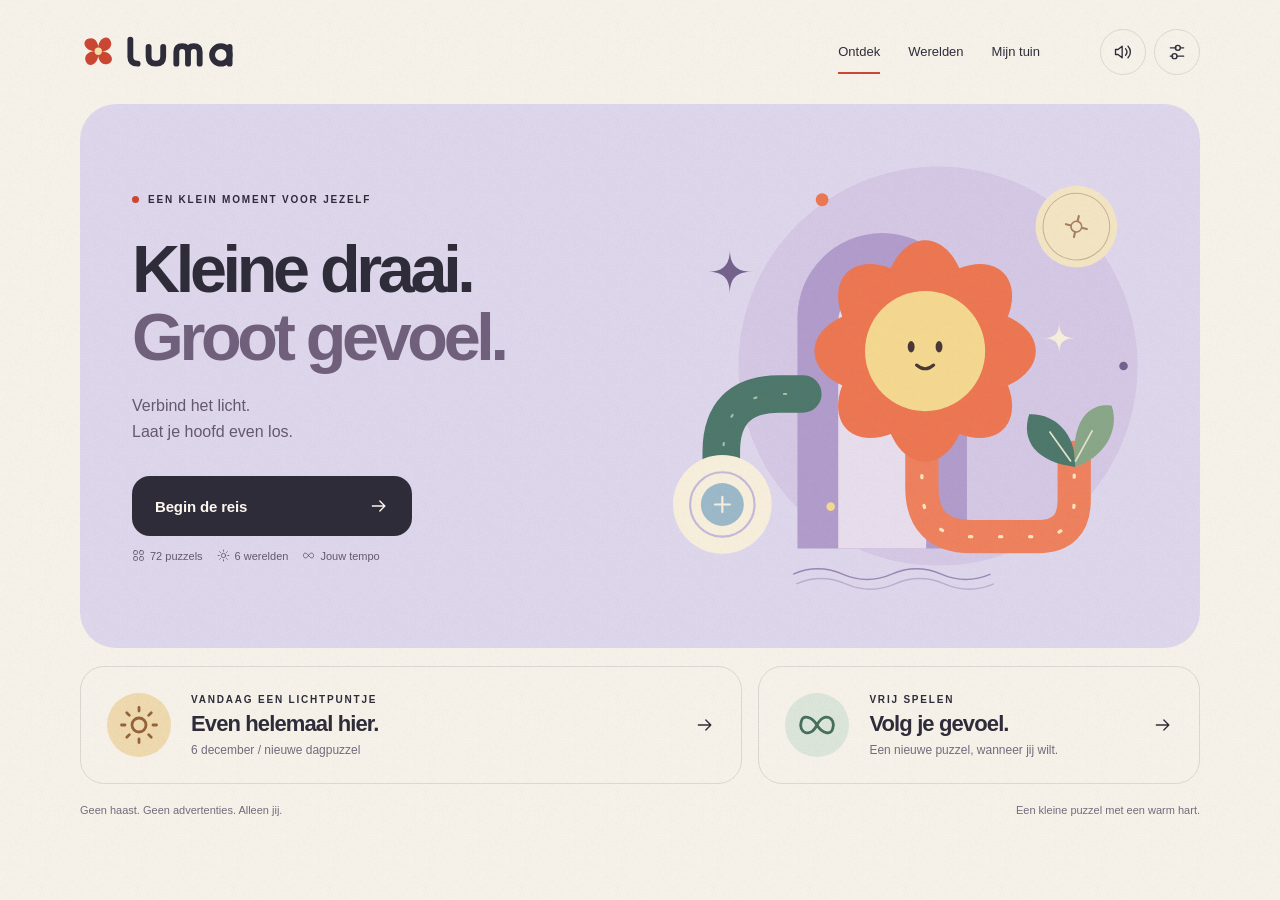
==== docs/index.html @ 38ca93d7 "Add files via upload" ====
<!doctype html>
<html lang="nl">
<head>
<meta charset="utf-8">
<meta name="viewport" content="width=device-width, initial-scale=1, viewport-fit=cover">
<meta name="theme-color" content="#F7F3EA">
<meta name="description" content="Luma. Kleine draai. Groot gevoel. Een rustige lichtpuzzel met 72 levels, zes werelden, originele muziek en elke dag een nieuw lichtpuntje.">
<meta name="apple-mobile-web-app-capable" content="yes">
<meta name="mobile-web-app-capable" content="yes">
<meta name="apple-mobile-web-app-status-bar-style" content="default">
<meta name="apple-mobile-web-app-title" content="Luma">
<title>Luma - Kleine draai. Groot gevoel.</title>
<link rel="manifest" href="./manifest.webmanifest"><link rel="icon" href="./icons/icon.svg" type="image/svg+xml"><link rel="apple-touch-icon" href="./icons/apple-touch-icon.png">
<style>:root{--bg:#F7F3EA;--ink:#302D3B;--accent:#CC4833;--light:#F6C9AE;--board:#E7DDD0;--muted:#817888;--petal:#C0B2DC;--white:#FFFDF8;--line:rgba(48,45,59,.13);--curve:cubic-bezier(.22,.8,.25,1);font-family:-apple-system,BlinkMacSystemFont,"Segoe UI",sans-serif;color:var(--ink);background:var(--bg);font-synthesis:none;-webkit-font-smoothing:antialiased;text-rendering:optimizeLegibility}
*{box-sizing:border-box}body{margin:0;min-width:300px;background:var(--bg);transition:background .5s,color .5s}button,input,select,textarea{font:inherit}button{color:inherit;cursor:pointer;-webkit-tap-highlight-color:transparent;touch-action:manipulation}button{border:0;background:none}button:disabled{cursor:default}button:focus-visible,a:focus-visible,input:focus-visible{outline:3px solid var(--accent);outline-offset:5px}button:active:not(:disabled){transform:scale(.97)}button{transition:transform .18s var(--curve),background .2s,opacity .2s}a{color:inherit}svg{display:block;flex-shrink:0}p,h1,h2,h3{margin:0}h1,h2,h3{font-weight:660;letter-spacing:-.055em}p{line-height:1.6}h1:focus{outline:none}[hidden]{display:none!important}.sr-only{position:absolute;width:1px;height:1px;padding:0;margin:-1px;overflow:hidden;clip:rect(0,0,0,0);white-space:nowrap;border:0}.grain{position:fixed;inset:0;opacity:.045;pointer-events:none;z-index:30;background-image:var(--grain);background-repeat:repeat}.shell{width:min(1120px,calc(100% - 64px));margin:auto}.topbar{height:104px;display:flex;align-items:center;justify-content:space-between;gap:20px}.logo-button{padding:0;min-height:48px}.logo{width:162px;height:42px}.top-center{font-size:10px;font-weight:650;letter-spacing:.18em;opacity:.7}.top-actions{display:flex;gap:8px;align-items:center}.icon-button{width:46px;height:46px;border:1px solid var(--line);border-radius:50%;display:flex;justify-content:center;align-items:center;background:transparent}.icon-button:hover{background:var(--board)}.icon-button svg{width:20px;height:20px}.sound-on .sound-wave{transform-origin:center;animation:music-bars 1s ease-in-out infinite alternate}.eyebrow{font-size:10px;letter-spacing:.18em;line-height:1.5;font-weight:750;text-transform:uppercase}.muted{color:var(--muted)}.hero{position:relative;display:grid;grid-template-columns:1.03fr 1fr;align-items:center;min-height:544px;background:#DFD7EC;border-radius:36px;overflow:hidden}.hero-copy{padding:50px 0 48px 52px;position:relative;z-index:2}.hero .eyebrow{display:flex;align-items:center;gap:9px;margin-bottom:28px}.tiny-dot{width:7px;height:7px;background:#CC4833;border-radius:50%;display:inline-block}.hero h1{font-size:clamp(48px,5.2vw,70px);line-height:1.025;letter-spacing:-.065em;margin-bottom:22px}.hero h1 span{color:#71617D}.hero p{font-size:16px;color:#665A6E;max-width:270px}.hero-art{align-self:stretch;display:flex;align-items:center;justify-content:center;overflow:hidden}.hero-art>svg{width:113%;max-width:590px;margin-left:-30px;overflow:visible}.primary{background:var(--ink);color:var(--bg);border-radius:18px;min-height:60px;padding:17px 23px;display:flex;align-items:center;justify-content:space-between;gap:25px;font-size:15px;font-weight:650;letter-spacing:-.01em}.primary:hover{filter:brightness(1.12)}.primary svg{width:20px;height:20px}.primary.accent{background:var(--accent);color:#FFF9F0}.hero-cta{width:280px;margin-top:32px;background:#302D3B;color:#FFF9F0}.under-cta{display:flex;gap:14px;align-items:center;margin-top:13px;font-size:11px;color:#665A6E}.under-cta span{display:flex;align-items:center;gap:5px}.under-cta svg{width:13px;height:13px}.home-secondary{display:grid;grid-template-columns:1.5fr 1fr;gap:16px;margin-top:18px}.feature-card{border:1px solid var(--line);border-radius:24px;display:flex;text-align:left;align-items:center;gap:20px;padding:22px 26px;min-height:118px}.feature-card:hover{background:rgba(255,255,255,.35)}.feature-card h2{font-size:22px;letter-spacing:-.04em;margin:4px 0}.feature-card p{font-size:12px;color:var(--muted)}.feature-card .card-icon{width:64px;height:64px;display:flex;align-items:center;justify-content:center;background:#F0DAB0;border-radius:50%;color:#956538}.feature-card .card-icon svg{width:42px;height:42px}.feature-card .card-arrow{margin-left:auto;width:20px;height:20px}.feature-card.zen .card-icon{background:#DDE6DA;color:#47705F}.quiet-footer{display:flex;align-items:center;justify-content:space-between;margin:20px 0 26px;font-size:11px;color:var(--muted)}.bottom-nav{display:none}.desktop-nav{display:flex;gap:28px;align-items:center;margin-left:auto;margin-right:40px}.desktop-nav button{font-size:13px;padding:13px 0;border-bottom:2px solid transparent}.desktop-nav button.active{border-color:var(--accent)}.orb-float{animation:float 6s ease-in-out infinite}.orb-float.alt{animation-delay:-3s;animation-duration:8s}.flower-spin{transform-origin:290px 207px;animation:flower-spin 75s linear infinite}.sparkle{animation:twinkle 4s ease-in-out infinite}.sparkle.alt{animation-delay:-2s}.face-eyes{transform-origin:center;transform-box:fill-box;animation:blink 7.5s infinite}.flow-line{stroke-dasharray:2 26;animation:flow 6s linear infinite}.view-enter{animation:view-in .4s var(--curve) both}
/* Game: the puzzle, not the chrome, owns the screen. */
.game-shell{max-width:1240px}.game-topbar{height:88px}.game-top-title{text-align:center}.game-top-title .eyebrow{font-size:9px}.game-top-title strong{display:block;font-size:14px;margin-top:4px;letter-spacing:-.01em;font-weight:600}.game-layout{display:grid;grid-template-columns:1fr minmax(320px,460px) 1fr;gap:40px;align-items:center;min-height:calc(100svh - 180px);padding-bottom:35px}.game-aside{align-self:center}.chapter-no{font-size:100px;font-weight:300;letter-spacing:-.08em;line-height:1;color:var(--petal);margin-bottom:28px}.game-aside h1{font-size:34px;line-height:1.04;max-width:210px;margin-bottom:18px}.game-aside p{max-width:190px;font-size:13px;color:var(--muted)}.game-aside .eyebrow{margin-bottom:14px}.world-progress{display:flex;gap:5px;margin-top:32px;flex-wrap:wrap;max-width:185px}.world-progress span{width:11px;height:11px;border-radius:50%;background:var(--board)}.world-progress span.done{background:var(--accent)}.world-progress span.current{outline:1px solid var(--accent);outline-offset:3px}.game-center{width:100%;min-width:0}.game-mobile-title{display:none}.game-status{display:flex;justify-content:space-between;align-items:center;margin:0 2px 17px}.game-status .count{font-size:22px;font-weight:600;font-variant-numeric:tabular-nums;letter-spacing:-.04em}.game-status .caption{font-size:10px;color:var(--muted);margin-left:5px}.bloom-status{display:flex;align-items:center;gap:8px;font-size:13px}.bloom-status svg{width:19px;height:19px;color:var(--accent)}.board-wrap{position:relative;isolation:isolate}.board{position:relative;display:grid;grid-template-columns:repeat(var(--n),1fr);width:100%;aspect-ratio:1;gap:0;border:10px solid var(--board);border-radius:27px;background:var(--board);overflow:hidden;isolation:isolate;transition:background .5s,border-color .5s}.board:after{content:"";position:absolute;inset:0;border-radius:17px;box-shadow:inset 0 0 0 1px rgba(48,45,59,.035);pointer-events:none}.tile,.empty-tile{position:relative;padding:0;aspect-ratio:1;min-width:0;isolation:isolate;border-radius:12px;outline-offset:-5px!important}.tile:before{content:"";position:absolute;inset:3px;border-radius:13px;background:var(--bg);opacity:.42;transition:background .4s,opacity .4s;z-index:-1}.tile:hover:before{opacity:.7}.tile.powered:before{background:var(--light);opacity:.38}.tile.locked:before{opacity:.16}.tile:active:not(:disabled){transform:none}.tile:active:before{opacity:.9}.tile svg.pipe{width:100%;height:100%;overflow:visible;transition:transform .32s var(--curve);transform-origin:center;position:absolute;inset:0}.pipe-line{fill:none;stroke:var(--muted);stroke-width:12;stroke-linecap:round;stroke-linejoin:round;opacity:.65;transition:stroke .35s,opacity .35s}.powered .pipe-line{stroke:var(--accent);opacity:1}.pipe-shimmer{fill:none;stroke:var(--light);stroke-width:3;stroke-linecap:round;stroke-dasharray:1 100;opacity:0;animation:flow 3.4s linear infinite}.powered .pipe-shimmer{opacity:.75}.tile .marker{position:absolute;inset:0;width:100%;height:100%;pointer-events:none;overflow:visible}.marker .bud-petals{fill:var(--muted);opacity:.7;transform-origin:50px 50px;transition:transform .65s var(--curve),fill .5s;transform:scale(.54)}.powered .marker .bud-petals{fill:var(--accent);opacity:1;transform:scale(1)}.marker .bud-center{fill:var(--board);stroke:var(--muted);stroke-width:3;transition:fill .3s}.powered .marker .bud-center{fill:var(--light);stroke:var(--accent)}.tile .lock-pin{position:absolute;bottom:8px;right:8px;width:7px;height:7px;fill:var(--ink);opacity:.35}.tile .hint-ring{position:absolute;inset:4px;border:2px solid var(--accent);border-radius:12px;opacity:0;pointer-events:none}.tile.hint .hint-ring{opacity:1;animation:hint-pulse 1.4s ease-in-out infinite}.hint-arrow{position:absolute;width:24px;height:24px;right:4px;top:4px;color:var(--accent);background:var(--bg);border-radius:50%;padding:3px;display:none}.tile.hint .hint-arrow{display:block}.empty-tile{display:flex;justify-content:center;align-items:center;color:var(--muted);opacity:.24}.empty-tile svg{width:17px;height:17px}.board.won{animation:board-bloom .8s var(--curve)}.board.won .pipe-shimmer{opacity:1;stroke-dasharray:6 30;animation-duration:1.2s}.board-caption{display:flex;align-items:center;justify-content:center;gap:6px;text-align:center;font-size:11px;color:var(--muted);margin-top:14px;min-height:18px}.board-caption svg{width:13px;height:13px}.game-instruction{font-size:14px;text-align:center;line-height:1.5;min-height:42px;margin:20px 0 16px}.game-instruction strong{font-weight:650}.game-tools{display:flex;justify-content:center;gap:12px}.tool{display:flex;align-items:center;justify-content:center;gap:8px;min-height:48px;border:1px solid var(--line);border-radius:15px;padding:12px 16px;font-size:12px;min-width:76px}.tool:hover{background:var(--board)}.tool:disabled{opacity:.35}.tool svg{width:18px;height:18px}.tool.hint-tool{background:var(--ink);color:var(--bg);border-color:transparent}.game-right{padding-left:20px;align-self:center}.mini-scene{width:165px;max-width:100%;margin-bottom:32px}.game-right .eyebrow{font-size:9px;margin-bottom:12px}.game-right p{font-size:12px;max-width:150px;color:var(--muted)}.game-right .small-link{padding:12px 0;font-size:12px;text-decoration:underline;text-underline-offset:4px}.game-footer{display:flex;align-items:center;justify-content:center;gap:8px;font-size:10px;color:var(--muted);padding-bottom:24px}.game-footer svg{width:12px;height:12px}
/* Worlds and collected light. */
.section-heading{display:flex;align-items:flex-end;justify-content:space-between;gap:20px;margin:20px 0 32px}.section-heading h1{font-size:52px;line-height:1.05;margin-top:10px}.section-heading p{color:var(--muted);font-size:13px;max-width:270px;text-align:right}.world-tabs{display:grid;grid-template-columns:repeat(6,1fr);gap:12px;margin-bottom:24px}.world-tab{padding:16px 10px;border:1px solid var(--line);border-radius:20px;text-align:center;min-width:0}.world-tab.active{background:var(--ink);color:var(--bg);border-color:var(--ink)}.world-tab svg{width:48px;height:48px;margin:0 auto 10px}.world-tab span{font-size:11px;white-space:nowrap}.world-panel{background:var(--board);border-radius:30px;padding:32px;display:grid;grid-template-columns:1fr 1.7fr;gap:48px;margin-bottom:28px}.world-panel-copy h2{font-size:36px;margin:12px 0;line-height:1.08}.world-panel-copy p{font-size:13px;color:var(--muted)}.world-panel-copy .world-scene{max-width:215px;margin-top:24px}.level-grid{display:grid;grid-template-columns:repeat(4,1fr);gap:12px;align-content:center}.level-button{background:var(--bg);border-radius:18px;aspect-ratio:1.1;display:flex;align-items:center;justify-content:center;flex-direction:column;gap:10px;position:relative}.level-button:hover{background:var(--light)}.level-button>strong{font-size:26px;letter-spacing:-.05em;font-weight:500}.level-button.recommended{outline:2px solid var(--accent);outline-offset:-2px}.level-button .level-current-dot{position:absolute;top:10px;right:10px;width:6px;height:6px;border-radius:50%;background:var(--accent)}.light-dots{display:flex;gap:4px;align-items:center}.light-dots svg{width:9px;height:9px;color:var(--accent)}.light-dots .off{opacity:.17}.world-note{font-size:12px;color:var(--muted);display:flex;gap:8px;align-items:center;margin-bottom:26px}.world-note svg{width:15px;height:15px}.garden-summary{display:flex;gap:44px;align-items:center;background:var(--board);padding:26px 30px;border-radius:24px;margin-bottom:26px}.garden-stat strong{display:block;font-size:34px;letter-spacing:-.05em;font-weight:500}.garden-stat small{font-size:11px;color:var(--muted);display:block;margin-top:5px}.garden-cards{display:grid;grid-template-columns:repeat(3,1fr);gap:18px;margin-bottom:30px}.garden-card{text-align:left;border:1px solid var(--line);border-radius:26px;overflow:hidden;padding:0}.garden-card .garden-art{height:200px;background:var(--card-bg);display:flex;align-items:center;justify-content:center}.garden-card .garden-art svg{height:100%;width:100%;max-width:300px}.garden-card .garden-info{display:flex;justify-content:space-between;align-items:center;padding:19px}.garden-info h2{font-size:18px}.garden-info span{font-size:11px;color:var(--muted)}.garden-empty{font-size:13px;text-align:center;padding:6px 0 28px;color:var(--muted)}
/* Accessible native sheets. */
dialog{color:var(--ink);background:var(--bg);border:1px solid var(--line);border-radius:28px;padding:30px;width:min(440px,calc(100% - 32px));max-height:85svh;overflow:auto;box-shadow:0 25px 100px rgba(25,25,35,.13)}dialog::backdrop{background:rgba(32,29,44,.34);backdrop-filter:blur(5px)}dialog[open]{animation:sheet-in .3s var(--curve)}.dialog-header{display:flex;justify-content:space-between;align-items:center;margin-bottom:22px}.dialog-header h2{font-size:29px}.dialog-header .icon-button{width:40px;height:40px}.setting-row{display:flex;align-items:center;justify-content:space-between;gap:18px;padding:18px 0;border-top:1px solid var(--line)}.setting-row strong{font-size:14px;font-weight:600;display:block}.setting-row small{color:var(--muted);font-size:11px;line-height:1.6;display:block;margin-top:4px}.switch{width:49px;height:30px;border-radius:20px;background:var(--board);position:relative;flex-shrink:0;min-height:44px;background-clip:content-box;padding:7px 0}.switch:before{content:"";position:absolute;left:4px;top:11px;width:22px;height:22px;border-radius:50%;background:var(--bg);transition:transform .2s}.switch[aria-checked=true]{background-color:var(--accent)}.switch[aria-checked=true]:before{transform:translateX(19px);background:#FFF8EB}.dialog-footer{font-size:11px;color:var(--muted);line-height:1.7;margin-top:18px}.dialog-footer button{text-decoration:underline;padding:10px 0;text-underline-offset:3px}.win-dialog{text-align:center;padding:34px 30px}.win-dialog .win-flower{width:130px;height:130px;margin:0 auto 18px}.win-dialog .eyebrow{margin-bottom:10px}.win-dialog h2{font-size:40px;line-height:1.08;margin-bottom:12px}.win-dialog .win-copy{font-size:13px;color:var(--muted);margin:0 auto 22px;max-width:270px}.win-dialog .light-dots{justify-content:center;gap:10px;margin:18px 0}.win-dialog .light-dots svg{width:25px;height:25px}.win-stats{display:flex;justify-content:center;gap:28px;padding:18px 0 24px;border-top:1px solid var(--line)}.win-stats strong{font-size:24px;letter-spacing:-.04em;font-weight:600}.win-stats small{display:block;font-size:10px;color:var(--muted);margin-top:4px}.win-dialog .primary{width:100%;margin-bottom:10px}.win-secondary{display:flex;justify-content:center;gap:10px}.win-secondary button{min-height:44px;padding:12px;font-size:12px;color:var(--muted);display:flex;align-items:center;gap:6px}.win-secondary svg{width:15px;height:15px}.help-step{display:grid;grid-template-columns:48px 1fr;gap:16px;align-items:center;margin:22px 0}.help-step svg{width:44px;height:44px;color:var(--accent)}.help-step h3{font-size:17px;letter-spacing:-.02em;margin-bottom:5px}.help-step p,.about-copy p{font-size:12px;color:var(--muted);line-height:1.65}.about-copy p+p{margin-top:14px}.help-keyboard{font-size:11px;color:var(--muted);border-top:1px solid var(--line);padding-top:16px;line-height:1.7}.zen-sizes{display:grid;grid-template-columns:repeat(4,1fr);gap:10px;margin:24px 0}.zen-sizes button{height:72px;border:1px solid var(--line);border-radius:15px;font-size:18px}.zen-sizes button.active{background:var(--ink);color:var(--bg)}.zen-copy{font-size:13px;color:var(--muted)}.share-field{display:block;width:100%;min-height:100px;background:var(--board);color:var(--ink);border:0;padding:18px;border-radius:14px;resize:vertical;margin:20px 0;font-size:13px}.toast{position:fixed;bottom:calc(28px + env(safe-area-inset-bottom));left:50%;transform:translate(-50%,20px);background:var(--ink);color:var(--bg);padding:14px 22px;border-radius:15px;font-size:12px;text-align:center;z-index:110;max-width:calc(100vw - 34px);width:max-content;opacity:0;transition:transform .25s,opacity .25s;pointer-events:none}.toast.show{opacity:1;transform:translate(-50%,0)}.confetti{position:fixed;inset:0;width:100%;height:100%;pointer-events:none;z-index:100}.danger-link{font-size:11px;color:var(--muted);padding:16px 0}.confirm-actions{display:flex;gap:10px;margin-top:24px}.confirm-actions>*{flex:1;justify-content:center}.contrast{--muted:#62566A}.contrast .pipe-line{opacity:1;stroke-width:13}.contrast .tile.powered:before{opacity:.85}.contrast .pipe-shimmer{stroke-width:5;stroke-dasharray:5 15;animation:none}.contrast .muted,.contrast .caption,.contrast .board-caption,.contrast .game-aside p,.contrast .game-right p{color:var(--ink)}
@keyframes view-in{from{opacity:0}to{opacity:1}}@keyframes sheet-in{from{opacity:0;transform:translateY(18px) scale(.98)}to{opacity:1;transform:translateY(0) scale(1)}}@keyframes float{0%,100%{transform:translateY(0)}50%{transform:translateY(-9px)}}@keyframes flower-spin{to{transform:rotate(360deg)}}@keyframes twinkle{0%,100%{opacity:.5;transform:scale(.95)}50%{opacity:1;transform:scale(1.05)}}@keyframes blink{0%,43%,47%,100%{transform:scaleY(1)}45%{transform:scaleY(.12)}}@keyframes flow{to{stroke-dashoffset:-200}}@keyframes hint-pulse{0%,100%{opacity:.4}50%{opacity:1}}@keyframes board-bloom{0%{transform:scale(1)}35%{transform:scale(1.018)}100%{transform:scale(1)}}@keyframes music-bars{to{opacity:.45}}.reduce-motion *, .reduce-motion *:before,.reduce-motion *:after{animation:none!important;transition:none!important;scroll-behavior:auto!important}
@media(prefers-reduced-motion:reduce){*,*:before,*:after{animation:none!important;transition:none!important;scroll-behavior:auto!important}}
@media(min-width:1440px){.shell{width:min(1180px,calc(100% - 100px))}.hero{min-height:594px}.hero-copy{padding-left:64px}.hero h1{font-size:78px}.hero-art>svg{max-width:650px}.game-shell{width:min(1280px,calc(100% - 80px))}.game-layout{grid-template-columns:1fr 500px 1fr;gap:60px}}
@media(max-width:1000px) and (min-width:701px){.hero h1{font-size:55px}.hero-copy{padding-left:30px}.hero-art>svg{width:128%;margin-left:0}.top-center{display:none}.game-layout{grid-template-columns:1fr minmax(320px,430px);gap:35px}.game-right{display:none}.game-aside h1{font-size:30px}.world-tab span{font-size:9px}.world-panel{gap:25px;padding:25px}.level-grid{gap:8px}.garden-cards{grid-template-columns:repeat(2,1fr)}}
@media(max-width:700px){.shell{width:calc(100% - 32px)}.topbar{height:78px;gap:8px;padding-top:env(safe-area-inset-top)}.logo{width:132px;height:36px}.top-center,.desktop-nav{display:none}.icon-button{width:42px;height:42px}.top-actions{gap:7px}.hero{display:flex;flex-direction:column;min-height:0;border-radius:27px;overflow:hidden;position:relative}.hero-copy{padding:27px 26px 0;width:100%;display:contents}.hero .eyebrow{margin:26px 26px 17px;align-self:flex-start;font-size:8px;gap:7px}.tiny-dot{width:6px;height:6px}.hero h1{font-size:46px;line-height:1.04;letter-spacing:-.064em;align-self:flex-start;margin:0 26px 13px}.hero p{font-size:13px;line-height:1.55;margin:0 26px;max-width:245px;align-self:flex-start}.hero-art{height:236px;order:3;align-self:stretch;overflow:visible;position:relative;margin-top:-3px}.hero-art>svg{height:300px;width:auto;max-width:none;margin:0;position:absolute;left:50%;top:50%;transform:translate(-50%,-50%)}.hero-cta{width:calc(100% - 44px);min-height:57px;padding:16px 20px;border-radius:16px;margin:0 22px;order:4;font-size:14px;z-index:2}.under-cta{order:5;margin:13px 0 19px;justify-content:center;width:100%;font-size:9px;gap:12px;z-index:2}.under-cta svg{width:11px;height:11px}.home-secondary{gap:10px;margin-top:12px;grid-template-columns:1.5fr 1fr}.feature-card{border-radius:20px;min-height:99px;padding:17px 15px;gap:12px}.feature-card .card-icon{width:36px;height:36px;min-width:36px}.feature-card .card-icon svg{width:26px;height:26px}.feature-card h2{font-size:16px;line-height:1.15;margin:5px 0}.feature-card p{font-size:9px;line-height:1.4}.feature-card .eyebrow{font-size:7px;letter-spacing:.11em}.feature-card .card-arrow{display:none}.feature-card.zen{gap:10px}.feature-card.zen .card-icon{display:none}.quiet-footer{margin:16px 0 95px;font-size:9px;justify-content:center}.quiet-footer span:last-child{display:none}.bottom-nav{position:fixed;left:0;right:0;bottom:0;z-index:40;display:flex;justify-content:space-evenly;background:var(--bg);border-top:1px solid var(--line);padding:7px 20px calc(9px + env(safe-area-inset-bottom));gap:10px}.bottom-nav button{min-height:47px;display:flex;flex-direction:column;align-items:center;justify-content:center;gap:5px;font-size:9px;color:var(--muted);width:86px;border-radius:14px}.bottom-nav button.active{color:var(--ink);background:var(--board)}.bottom-nav button svg{width:20px;height:20px}.game-shell{width:calc(100% - 28px)}.game-topbar{height:76px}.game-top-title .eyebrow{font-size:8px}.game-top-title strong{font-size:12px}.game-topbar .top-actions{gap:6px}.game-topbar .icon-button{width:42px;height:42px}.game-layout{display:block;min-height:0;padding-bottom:0}.game-aside,.game-right{display:none}.game-center{max-width:460px;margin:auto}.game-mobile-title{display:block;text-align:center;margin:15px 0 27px}.game-mobile-title h1{font-size:33px;line-height:1.1}.game-mobile-title p{font-size:12px;color:var(--muted);margin-top:8px}.game-status{margin:0 4px 13px}.game-status .count{font-size:20px}.game-status .caption{font-size:9px}.bloom-status{font-size:12px}.board{border-width:8px;border-radius:24px}.tile:before{inset:2px;border-radius:11px}.tile .lock-pin{right:6px;bottom:6px;width:5px;height:5px}.pipe-line{stroke-width:12}.game-instruction{font-size:13px;max-width:300px;margin:22px auto 17px;min-height:38px}.game-tools{gap:10px}.tool{padding:12px 14px;min-height:48px;font-size:11px}.board-caption{margin-top:12px;font-size:10px}.game-footer{margin-top:27px;padding-bottom:calc(22px + env(safe-area-inset-bottom));font-size:9px}.section-heading{display:block;margin:18px 5px 25px}.section-heading h1{font-size:39px;margin-top:8px}.section-heading p{text-align:left;max-width:100%;font-size:12px;margin-top:12px}.world-tabs{display:flex;gap:9px;overflow-x:auto;margin:0 -16px 18px;padding:0 16px 8px;scroll-snap-type:x mandatory;scrollbar-width:none}.world-tabs::-webkit-scrollbar{display:none}.world-tab{min-width:102px;padding:14px 10px;border-radius:18px;scroll-snap-align:center}.world-tab svg{width:38px;height:38px}.world-tab span{font-size:9px}.world-panel{padding:22px;display:block;border-radius:26px;margin-bottom:20px}.world-panel-copy .world-scene{display:none}.world-panel-copy h2{font-size:28px;margin:8px 0}.world-panel-copy p{font-size:11px}.world-panel-copy .eyebrow{font-size:8px}.level-grid{gap:9px;margin-top:23px;grid-template-columns:repeat(3,1fr)}.level-button{border-radius:14px;aspect-ratio:1.16;gap:7px}.level-button>strong{font-size:23px}.world-note{font-size:10px;line-height:1.6;align-items:flex-start;margin:0 6px 100px}.world-note svg{flex-shrink:0;margin-top:2px}.garden-summary{padding:20px;gap:25px;justify-content:space-between}.garden-stat strong{font-size:26px}.garden-stat small{font-size:9px}.garden-cards{grid-template-columns:repeat(2,1fr);gap:10px;margin-bottom:18px}.garden-card{border-radius:21px}.garden-card .garden-art{height:156px}.garden-card .garden-info{display:block;padding:13px}.garden-info h2{font-size:15px;margin-bottom:5px}.garden-info span{font-size:10px}.garden-empty{font-size:11px;margin-bottom:80px;padding:3px 12px 25px}.toast{bottom:calc(85px + env(safe-area-inset-bottom))}.playing .toast{bottom:calc(24px + env(safe-area-inset-bottom))}dialog{padding:25px;border-radius:25px;max-height:88svh}.win-dialog{padding:28px 25px}.win-dialog h2{font-size:35px}.win-dialog .win-flower{width:110px;height:110px}.setting-row{padding:16px 0}}
@media(max-width:370px){.hero h1{font-size:40px}.hero .eyebrow{font-size:7px}.hero-art{height:207px}.hero-art>svg{height:271px}.hero p{font-size:12px}.feature-card{padding:14px 12px;gap:9px}.feature-card h2{font-size:14px}.feature-card .card-icon{display:none}.game-mobile-title h1{font-size:29px}.game-mobile-title{margin:10px 0 20px}.game-top-title .eyebrow{font-size:7px}.game-topbar .icon-button{width:40px;height:40px}.game-topbar .top-actions{gap:4px}.tool{min-width:70px;padding:12px 10px}.board{border-width:5px;border-radius:20px}.game-status{margin-bottom:10px}.tile:before{inset:1px}.game-instruction{margin:15px auto}.game-footer{margin-top:18px}}
@media(max-height:710px) and (max-width:700px){.game-topbar{height:64px}.game-mobile-title{margin:2px 0 13px}.game-mobile-title h1{font-size:27px}.game-mobile-title p{display:none}.game-center{max-width:min(100%,calc(100svh - 235px))}.game-status{margin-bottom:9px}.game-instruction{margin:12px auto 10px;min-height:31px;font-size:12px;max-width:300px}.game-tools{gap:7px}.tool{font-size:10px;min-height:44px;padding:9px 12px;gap:6px}.tool svg{width:16px;height:16px}.game-footer{margin-top:16px;padding-bottom:15px}.board-caption{margin-top:9px;font-size:9px}.game-center.large-board{max-width:100%}.game-center.large-board .board{max-width:100%;margin:auto}}
@media(max-height:500px) and (orientation:landscape){.game-shell{max-width:100%;width:calc(100% - 32px)}.game-topbar{height:58px}.game-layout{display:block;min-height:0}.game-center{max-width:350px}.game-aside,.game-right,.game-mobile-title{display:none}.game-footer{margin-top:15px}}

.marker .bud-petals{color:var(--muted)}.powered .marker .bud-petals{color:var(--accent)}
@media(max-width:700px){.icon-button,.game-topbar .icon-button{min-width:44px;min-height:44px}}

/* Final optical refinements. */
.pipe-line{opacity:.95}
.grain{opacity:.025}
@media(max-width:700px){.hero-art{height:220px}.feature-card .card-icon{display:none}.feature-card{display:block;min-height:103px}.feature-card h2{font-size:15px}.feature-card .eyebrow{font-size:7px;letter-spacing:.08em}.feature-card p{font-size:9px}.home-secondary{grid-template-columns:1.4fr 1fr}.hero h1{margin-bottom:12px}.under-cta{margin-bottom:18px}}
@media(max-width:370px){.hero-art{height:193px}.feature-card h2{font-size:14px}.feature-card{padding:14px 12px}}

/* Keep text clear of the artwork; fixed navigation must stay viewport-bound. */
@media(max-width:700px){.hero-art{height:226px;margin-top:8px}.hero-art>svg{height:258px}}
@media(max-width:370px){.hero-art{height:199px}.hero-art>svg{height:235px}}

:root{--grain:url('[data-uri]')}</style>
</head>
<body>
<div class="grain" aria-hidden="true"></div>
<main id="app"><div style="padding:48px;font-family:system-ui"><h1>Luma</h1><p>Je lichtpuntje wordt klaargezet.</p></div></main>
<div id="modals"></div>
<div id="live" class="sr-only" role="status" aria-live="polite" aria-atomic="true"></div>
<div id="toast" class="toast" role="status" aria-live="polite"></div>
<canvas id="confetti" class="confetti" width="0" height="0" aria-hidden="true"></canvas>
<noscript><div style="padding:32px">Luma heeft JavaScript nodig om de puzzels te laten werken. Schakel JavaScript in en laad deze pagina opnieuw.</div></noscript>
<script>/* LUMA - deterministic, dependency-free puzzle engine. Directions: N E S W. */
(function (root) {
  'use strict';
  const DIRS = [{ bit: 1, opp: 4, dx: 0, dy: -1 }, { bit: 2, opp: 8, dx: 1, dy: 0 }, { bit: 4, opp: 1, dx: 0, dy: 1 }, { bit: 8, opp: 2, dx: -1, dy: 0 }];
  const WORLDS = [
    { name: 'Ochtendgloren', line: 'Alles begint met een kleine vonk.', label: 'HET BEGIN', color: '#CC4833', light: '#F6C9AE', board: '#E7DDD0', bg: '#F7F3EA', ink: '#302D3B', muted: '#756C7D', petal: '#C0B2DC', key: 60, bpm: 78 },
    { name: 'Zachte golven', line: 'Vind je eigen ritme.', label: 'VASTE PUNTEN', color: '#21746B', light: '#ABD1C4', board: '#CEDFDC', bg: '#F0F5EF', ink: '#203F43', muted: '#526C71', petal: '#A3C0E5', key: 62, bpm: 76 },
    { name: 'Bloementuin', line: 'Geef iets kleins de ruimte.', label: 'MEER VERTAKKINGEN', color: '#9A456C', light: '#E9BDCD', board: '#E9D6DE', bg: '#FAF1EE', ink: '#4A2D48', muted: '#7E5F72', petal: '#E7B85B', key: 65, bpm: 82 },
    { name: 'Avondrood', line: 'Soms ligt de weg ergens anders.', label: 'LICHTPOORTEN', color: '#AD4E2F', light: '#F1C38C', board: '#EAD8C4', bg: '#FBF0DF', ink: '#4B352D', muted: '#886757', petal: '#CC9CB8', key: 57, bpm: 74 },
    { name: 'Maanlicht', line: 'Ook omwegen kunnen mooi zijn.', label: 'CIRKELS', color: '#BDB0F2', light: '#DDD5FC', board: '#36364C', bg: '#232536', ink: '#F1ECDF', muted: '#AAA1BC', petal: '#D9AF79', key: 59, bpm: 70 },
    { name: 'Noorderlicht', line: 'Laat alle stukjes samenkomen.', label: 'HET GROTE GEHEEL', color: '#236F62', light: '#B5D8BB', board: '#D3E1D3', bg: '#F0F3E4', ink: '#2C4038', muted: '#617468', petal: '#BBA5DD', key: 64, bpm: 86 }
  ];
  function rng(seed) { let a = seed >>> 0; return () => { a += 0x6D2B79F5; let t = a; t = Math.imul(t ^ t >>> 15, t | 1); t ^= t + Math.imul(t ^ t >>> 7, t | 61); return ((t ^ t >>> 14) >>> 0) / 4294967296; }; }
  function rotate(mask, turns = 1) { const q = ((turns % 4) + 4) % 4; return q === 0 ? mask : ((mask << q) | (mask >> (4 - q))) & 15; }
  function degree(mask) { return DIRS.reduce((s, d) => s + ((mask & d.bit) ? 1 : 0), 0); }
  function neighbour(i, d, n) { const x = i % n + d.dx, y = Math.floor(i / n) + d.dy; return x < 0 || x >= n || y < 0 || y >= n ? -1 : y * n + x; }
  function shuffle(a, random) { for (let i = a.length - 1; i > 0; i--) { const j = Math.floor(random() * (i + 1)); [a[i], a[j]] = [a[j], a[i]]; } return a; }
  function distanceToSolution(mask, turns) { for (let k = 0; k < 4; k++) if (rotate(mask, turns + k) === mask) return k; return 0; }
  function evaluate(level, turns) {
    const masks = level.solution.map((m, i) => rotate(m, turns[i] || 0));
    const lit = new Set([level.source]), queue = [level.source];
    while (queue.length) {
      const i = queue.shift();
      for (const d of DIRS) {
        if (!(masks[i] & d.bit)) continue;
        const j = neighbour(i, d, level.n);
        if (j >= 0 && (masks[j] & d.opp) && !lit.has(j)) { lit.add(j); queue.push(j); }
      }
      if (level.portals.includes(i)) {
        const j = level.portals.find(p => p !== i);
        if (j !== undefined && !lit.has(j)) { lit.add(j); queue.push(j); }
      }
    }
    let leaks = 0;
    masks.forEach((m, i) => { for (const d of DIRS) if (m & d.bit) { const j = neighbour(i, d, level.n); if (j < 0 || !(masks[j] & d.opp)) leaks++; } });
    const active = level.solution.filter(Boolean).length;
    const flowers = level.flowers.filter(i => lit.has(i)).length;
    return { lit, masks, leaks, active, flowers, won: lit.size === active && leaks === 0 };
  }
  function buildTutorial(index) {
    const n = 3, paths = index === 0 ? [[3,4],[4,5]] : index === 1 ? [[6,3],[3,4],[4,1],[1,2]] : [[6,3],[3,0],[0,1],[1,4],[4,5],[5,2]];
    const solution = Array(9).fill(0);
    for (const [a,b] of paths) { const d = DIRS.find(d => neighbour(a,d,n) === b); solution[a] |= d.bit; solution[b] |= d.opp; }
    const source = index === 0 ? 3 : 6, end = index === 0 ? 5 : 2;
    const initial = Array(9).fill(0), locked = [source,end];
    if (index === 0) initial[4] = 1;
    if (index === 1) { initial[3] = 3; initial[4] = 3; }
    if (index === 2) { initial[0] = 3; initial[1] = 2; initial[4] = 3; }
    return finalize({ id: index, n, solution, initial, locked, source, flowers: [end], portals: [], world: 0, seed: index + 1 });
  }
  function finalize(level) {
    level.par = level.initial.reduce((s, q, i) => s + distanceToSolution(level.solution[i], q), 0);
    level.active = level.solution.filter(Boolean).length;
    return level;
  }
  function generate(id, opts = {}) {
    if (!Number.isInteger(id) || id < 0 || id > 71) throw new RangeError('Level must be between 0 and 71.');
    if (id < 3 && !opts.seed) return buildTutorial(id);
    const world = opts.world !== undefined ? Math.max(0, Math.min(5, opts.world)) : Math.floor(id / 12);
    const local = id % 12;
    const n = opts.n || (world === 0 ? 3 : world === 1 ? 4 : world === 2 ? (local < 6 ? 4 : 5) : world < 5 ? 5 : 6);
    if (!Number.isInteger(n) || n < 3 || n > 6) throw new RangeError('Board must be between 3 and 6.');
    const seed = (opts.seed || (73961 + id * 48271)) >>> 0, random = rng(seed);
    const solution = Array(n*n).fill(0), visited = new Set();
    const source = (n - 1) * n, stack = [source]; visited.add(source);
    // A randomized depth-first spanning tree guarantees a known solution.
    while (stack.length) {
      const a = stack[stack.length - 1];
      const choices = DIRS.map(d => [neighbour(a,d,n),d]).filter(([b]) => b >= 0 && !visited.has(b));
      if (!choices.length) { stack.pop(); continue; }
      const [b,d] = choices[Math.floor(random() * choices.length)];
      solution[a] |= d.bit; solution[b] |= d.opp; visited.add(b); stack.push(b);
    }
    const portals = [], locked = [source];
    if (world === 3 || world === 5) {
      // Split the tree into two connected regions; a paired light gate rejoins them.
      const candidates = [];
      solution.forEach((m,a) => DIRS.forEach(d => { const b = neighbour(a,d,n); if (b > a && (m & d.bit) && degree(m) > 1 && degree(solution[b]) > 1) candidates.push([a,b,d]); }));
      shuffle(candidates,random);
      for (const [a,b,d] of candidates) {
        solution[a] ^= d.bit; solution[b] ^= d.opp;
        const region = new Set([source]), q = [source];
        while (q.length) { const c = q.pop(); DIRS.forEach(t => { const k = neighbour(c,t,n); if (solution[c] & t.bit && k >= 0 && !region.has(k)) { region.add(k); q.push(k); } }); }
        const other = [...Array(n*n).keys()].filter(i => !region.has(i));
        if (region.size >= 3 && other.length >= 3) {
          const one = [...region].filter(i => i !== source).sort((i,j) => degree(solution[j])-degree(solution[i]));
          other.sort((i,j) => degree(solution[j])-degree(solution[i]));
          portals.push(one[0],other[0]); locked.push(...portals); break;
        }
        solution[a] |= d.bit; solution[b] |= d.opp;
      }
    }
    if (world === 4 || (world === 5 && local >= 6)) {
      const candidates = [];
      solution.forEach((m,a) => DIRS.forEach(d => { const b = neighbour(a,d,n); if (b > a && !(m & d.bit) && degree(m) > 1 && degree(solution[b]) > 1 && !portals.includes(a) && !portals.includes(b)) candidates.push([a,b,d]); }));
      // Additional loops create alternate routes in the later worlds.
      for (const [a,b,d] of shuffle(candidates,random).slice(0,world === 4 ? 1 + (local > 5 ? 1 : 0) : 1)) { solution[a] |= d.bit; solution[b] |= d.opp; }
    }
    if (world >= 1) {
      const anchors = shuffle([...Array(n*n).keys()].filter(i => !locked.includes(i) && degree(solution[i]) > 1),random);
      locked.push(...anchors.slice(0,world === 1 ? 2 : 1));
    }
    const initial = Array(n*n).fill(0);
    const free = shuffle([...Array(n*n).keys()].filter(i => !locked.includes(i) && degree(solution[i]) < 4),random);
    const count = opts.seed ? free.length : world === 0 ? Math.min(free.length,2 + Math.floor(local * 0.65)) : Math.ceil(free.length * (0.55 + local * 0.035));
    free.slice(0,count).forEach(i => { initial[i] = 1 + Math.floor(random() * 3); if (rotate(solution[i],initial[i]) === solution[i]) initial[i] = 1; });
    const flowers = solution.map((m,i) => degree(m) === 1 && i !== source && !portals.includes(i) ? i : -1).filter(i => i >= 0);
    const level = finalize({ id, n, solution, initial, source, locked, portals, flowers, world, seed });
    if (evaluate(level,initial).won) { initial[free[0]] = 1; finalize(level); }
    return level;
  }
  function dateKey(date = new Date()) { return `${date.getFullYear()}-${String(date.getMonth()+1).padStart(2,'0')}-${String(date.getDate()).padStart(2,'0')}`; }
  function daily(date = dateKey()) {
    if (!/^\d{4}-\d{2}-\d{2}$/.test(date)) throw new TypeError('Invalid daily date.');
    const d = new Date(`${date}T12:00:00`);
    if (!Number.isFinite(d.getTime()) || dateKey(d) !== date) throw new TypeError('Invalid daily date.');
    const seed = Number(date.replace(/-/g,''));
    const world = seed % 6;
    return generate(world * 12 + 5, { seed, n: 5, world });
  }
  function grade(moves,hints,par) { return hints > 0 ? 1 : moves <= par ? 3 : 2; }
  const engine = { DIRS, WORLDS, rng, rotate, degree, neighbour, distanceToSolution, evaluate, generate, daily, dateKey, grade };
  root.LumaEngine = engine;
  if (typeof module !== 'undefined' && module.exports) module.exports = engine;
})(typeof window !== 'undefined' ? window : globalThis);

/* Original procedural score. No samples, downloads, or external services. */
class LumaAudio {
  constructor(getSettings) { this.getSettings = getSettings; this.ctx = null; this.theme = 0; this.step = 0; this.next = 0; this.timer = null; this.energy = 0; this.available = true; }
  async unlock() {
    try {
      if (!this.ctx) {
        const Audio = window.AudioContext || window.webkitAudioContext;
        if (!Audio) { this.available = false; return; }
        this.ctx = new Audio();
        this.master = this.ctx.createGain(); this.master.gain.value = 0.7;
        const limiter = this.ctx.createDynamicsCompressor(); limiter.threshold.value = -12; limiter.knee.value = 18; limiter.ratio.value = 5;
        this.master.connect(limiter); limiter.connect(this.ctx.destination);
        this.music = this.ctx.createGain(); this.fx = this.ctx.createGain(); this.music.connect(this.master); this.fx.connect(this.master);
        const delay = this.ctx.createDelay(1); delay.delayTime.value = 0.32;
        const feedback = this.ctx.createGain(); feedback.gain.value = 0.22;
        const wet = this.ctx.createGain(); wet.gain.value = 0.14;
        this.music.connect(delay); delay.connect(feedback); feedback.connect(delay); delay.connect(wet); wet.connect(this.master);
        this.next = this.ctx.currentTime + 0.1;
        this.timer = setInterval(() => this.schedule(), 100);
      }
      if (this.ctx.state !== 'running') await this.ctx.resume();
      this.sync();
    } catch (_) { this.available = false; }
  }
  sync() {
    if (!this.ctx) return;
    const s = this.getSettings(), now = this.ctx.currentTime;
    this.master.gain.setTargetAtTime(s.muted || document.hidden ? 0 : 0.7, now, 0.12);
    this.music.gain.setTargetAtTime(s.music ? 0.7 : 0,now,0.2);
    this.fx.gain.setTargetAtTime(s.sound ? 0.65 : 0,now,0.05);
  }
  setTheme(theme) { if (this.theme !== theme) { this.theme = theme; this.step = 0; if (this.ctx) this.next = this.ctx.currentTime + 0.1; } }
  tone(midi,time,duration,gain,bus,type='sine',bright=false) {
    if (!this.ctx) return;
    const osc = this.ctx.createOscillator(), env = this.ctx.createGain();
    osc.type = type; osc.frequency.value = 440 * Math.pow(2,(midi-69)/12);
    env.gain.setValueAtTime(0,time); env.gain.linearRampToValueAtTime(gain,time+0.015);
    env.gain.exponentialRampToValueAtTime(0.0001,time+duration);
    osc.connect(env); env.connect(bus); osc.start(time); osc.stop(time+duration+0.025);
    osc.onended = () => { osc.disconnect(); env.disconnect(); };
    if (bright) this.tone(midi+12,time,Math.min(duration,0.23),gain*0.18,bus,'sine');
  }
  schedule() {
    if (!this.ctx || this.ctx.state !== 'running') return;
    const s = this.getSettings();
    if (!s.music || s.muted || document.hidden) { this.next = this.ctx.currentTime + 0.15; return; }
    if (this.next < this.ctx.currentTime) this.next = this.ctx.currentTime + 0.05;
    const theme = LumaEngine.WORLDS[this.theme], eighth = 60/theme.bpm/2;
    const scale = [0,2,4,7,9,12,14,16], melodies = [[0,4,2,5,1,4,3,2],[0,2,4,1,5,3,2,4],[2,4,5,3,0,2,4,1],[0,3,1,4,2,5,4,2],[0,4,3,1,5,2,4,3],[0,2,5,4,3,1,4,2]];
    while (this.next < this.ctx.currentTime + 0.25) {
      const step = this.step, bar = Math.floor(step/16)%4, progression = [0,-5,-3,-5], base = theme.key + progression[bar];
      if (step % 16 === 0) {
        [0,7,16].forEach((note,i) => this.tone(base+note,this.next+i*0.045,eighth*18,0.028,this.music));
        this.tone(base-24,this.next,eighth*12,0.08,this.music);
      }
      if (step % 2 === 0 || this.energy > 0.5) {
        const m = melodies[this.theme][Math.floor(step/2)%8];
        this.tone(base+12+scale[m],this.next,eighth*2.9,step%4===0 ? 0.058 : 0.035,this.music,'sine',true);
      }
      if (this.energy > 0.75 && step%4 === 2) this.tone(base+31,this.next,0.15,0.015,this.music,'triangle');
      this.next += eighth; this.step++;
    }
  }
  effect(kind, amount=0) {
    if (!this.ctx || this.ctx.state !== 'running' || !this.getSettings().sound || this.getSettings().muted) return;
    const t = this.ctx.currentTime, key = LumaEngine.WORLDS[this.theme].key;
    if (kind === 'turn') { this.tone(key+12+[0,2,4,7,9][amount%5],t,0.16,0.085,this.fx,'sine',true); this.tone(key-5,t,0.025,0.05,this.fx,'triangle'); }
    if (kind === 'bloom') [12,16,19].forEach((v,i)=>this.tone(key+v,t+i*0.07,0.75,0.055,this.fx,'sine',true));
    if (kind === 'win') [0,4,7,12,16,19,24].forEach((v,i)=>this.tone(key+v,t+i*0.10,1.2,0.08,this.fx,'sine',true));
    if (kind === 'tap') this.tone(key+19,t,0.07,0.04,this.fx);
    if (kind === 'hint') [19,16].forEach((v,i)=>this.tone(key+v,t+i*0.09,0.35,0.05,this.fx));
    if (kind === 'undo') this.tone(key+7,t,0.13,0.055,this.fx);
  }
  pause() { if (this.ctx) { this.sync(); this.ctx.suspend().catch(()=>{}); } }
}

/* All illustration and interface marks are original SVG paths, not emoji fonts. */
const LumaArt = (() => {
  const paths = {
    arrow:'<path d="M4 12h15m-6-6 6 6-6 6"/>',
    back:'<path d="m14 6-6 6 6 6"/>',
    close:'<path d="m6 6 12 12M18 6 6 18"/>',
    sound:'<path d="M11 5 6 9H3v6h3l5 4V5Z"/><path class="sound-wave" d="M15 8a6 6 0 0 1 0 8m3-11a10 10 0 0 1 0 14"/>',
    mute:'<path d="M11 5 6 9H3v6h3l5 4V5Z"/><path d="m16 9 5 6m0-6-5 6"/>',
    settings:'<path d="M4 7h7m5 0h4M4 17h3m5 0h8"/><circle cx="13" cy="7" r="3"/><circle cx="9" cy="17" r="3"/>',
    home:'<path d="m3 11 9-8 9 8M5 10v11h5v-7h4v7h5V10"/>',
    worlds:'<rect x="3" y="3" width="7" height="7" rx="2"/><rect x="14" y="3" width="7" height="7" rx="2"/><rect x="3" y="14" width="7" height="7" rx="2"/><rect x="14" y="14" width="7" height="7" rx="2"/>',
    garden:'<path d="M12 21v-8M12 19c-5 0-7-3-7-6 5 0 7 3 7 6Zm0-2c5 0 7-3 7-6-5 0-7 3-7 6Z"/><path d="M12 13c-8-2-7-8-4-8 0-5 8-5 8 0 3 0 4 6-4 8Z"/>',
    undo:'<path d="m8 4-5 5 5 5M3 9h10a6 6 0 0 1 0 12h-3"/>',
    restart:'<path d="M4 10a8 8 0 1 1 1 8M4 4v6h6"/>',
    hint:'<path d="M9 18h6m-5 3h4M8 14a6 6 0 1 1 8 0c-1 1-1 2-1 2H9s0-1-1-2Z"/>',
    help:'<circle cx="12" cy="12" r="9"/><path d="M9.5 8.5a2.5 2.5 0 0 1 5 0c0 2-2.5 2-2.5 4m0 3.5h.01"/>',
    sun:'<circle cx="12" cy="12" r="4"/><path d="M12 2v2m0 16v2M2 12h2m16 0h2M5 5l1.5 1.5m11 11L19 19M5 19l1.5-1.5m11-11L19 5"/>',
    moon:'<path d="M20 14.5A9 9 0 0 1 9.5 4 9 9 0 1 0 20 14.5Z"/>',
    sparkle:'<path d="M12 2c0 7-3 10-10 10 7 0 10 3 10 10 0-7 3-10 10-10-7 0-10-3-10-10Z"/>',
    check:'<path d="m5 12 4 4L19 6"/>',
    lock:'<rect x="5" y="10" width="14" height="11" rx="3"/><path d="M8 10V7a4 4 0 0 1 8 0v3m-4 5v2"/>',
    share:'<path d="M12 15V3m-4 4 4-4 4 4M6 11H4v10h16V11h-2"/>',
    infinity:'<path d="M12 12c-3-5-8-6-9-2-2 6 5 10 9 2 4-8 11-4 9 2-1 4-6 3-9-2Z"/>',
    leaf:'<path d="M5 20c0-9 7-14 15-16 1 12-5 19-13 13m-3 4 10-11"/>',
    portal:'<path d="m12 2 9 5v10l-9 5-9-5V7Z"/><circle cx="12" cy="12" r="4"/>',
    flower:'<path d="M12 8C5-1 1 8 8 12c-9 7 0 11 4 4 7 9 11 0 4-4 9-7 0-11-4-4Z"/><circle cx="12" cy="12" r="2"/>',
    touch:'<path d="M9 14V6a2 2 0 0 1 4 0v6c5-3 8-1 7 4l-1 5H9l-5-7a2 2 0 0 1 3-2l2 2Z"/>',
    pin:'<path d="m12 3 9 9-9 9-9-9Z"/>',
    volume:'<path d="M4 15V9m5 10V5m6 12V7m5 8V9"/>',
    download:'<path d="M12 3v12m-5-5 5 5 5-5M4 17v4h16v-4"/>'
  };
  function icon(name, cls = '') { return `<svg class="${cls}" viewBox="0 0 24 24" fill="none" stroke="currentColor" stroke-width="1.6" stroke-linecap="round" stroke-linejoin="round" aria-hidden="true">${paths[name] || paths.sparkle}</svg>`; }
  function logo() { return `<svg class="logo" viewBox="0 0 222 52" aria-label="Luma" role="img"><g fill="#CC4833"><path d="M25 25C7 27 1 12 11 8 20 4 27 14 25 25Z"/><path d="M25 25C23 7 38 1 42 11 46 20 36 27 25 25Z"/><path d="M25 25C43 23 49 38 39 42 30 46 23 36 25 25Z"/><path d="M25 25C27 43 12 49 8 39 4 30 14 23 25 25Z"/></g><circle cx="25" cy="25" r="5" fill="#F4DFA8"/><g fill="none" stroke="currentColor" stroke-width="8" stroke-linecap="round" stroke-linejoin="round"><path d="M69 9v24q0 9 10 9M94 19v13q0 10 10 10t10-10V19M132 42V26q0-8 8-8t8 8v16m0-16q0-8 8-8t8 8v16"/><circle cx="193" cy="30" r="12"/><path d="M205 19v23"/></g></svg>`; }
  function petalPaths(cx=50,cy=50,r=23,count=6,color='currentColor') { return Array.from({length:count},(_,i)=>`<ellipse cx="${cx}" cy="${cy-r*.56}" rx="${r*.48}" ry="${r*.73}" transform="rotate(${i*360/count} ${cx} ${cy})" fill="${color}"/>`).join(''); }
  function flower(world=0, cls='', happy=true) { const w=LumaEngine.WORLDS[world]; return `<svg class="${cls}" viewBox="0 0 160 160" aria-hidden="true"><g transform="translate(30 30)">${petalPaths(50,50,35,6,w.color)}<circle cx="50" cy="50" r="24" fill="${w.light}"/>${happy ? '<g fill="'+w.ink+'"><ellipse cx="43" cy="48" rx="2" ry="3"/><ellipse cx="57" cy="48" rx="2" ry="3"/></g><path d="M46 57q4 4 8 0" fill="none" stroke="'+w.ink+'" stroke-width="2" stroke-linecap="round"/>' : ''}</g><path d="m127 20 2 6 6 2-6 2-2 6-2-6-6-2 6-2Z" fill="${w.petal}"/><circle cx="25" cy="117" r="4" fill="${w.petal}"/><circle cx="129" cy="123" r="3" fill="${w.color}"/></svg>`; }
  function hero() { return `<svg viewBox="0 0 550 460" aria-hidden="true">
    <circle cx="302" cy="221" r="186" fill="#D5C9E5"/>
    <path d="M171 391V176a79 79 0 0 1 158 0v215" fill="#B29DCC"/>
    <path d="M209 391V181a41 41 0 0 1 82 0v210" fill="#E9DEED"/>
    <path d="M100 351v-50q0-54 54-54h22" fill="none" stroke="#4F796C" stroke-width="35" stroke-linecap="round"/>
    <path d="M102 351v-50q0-54 54-54h20" fill="none" stroke="#A9C0A7" stroke-width="2" stroke-linecap="round" class="flow-line"/>
    <path d="M287 267v67q0 46 46 46h62q34 0 34-34v-40" fill="none" stroke="#EF825F" stroke-width="31" stroke-linecap="round"/>
    <path d="M287 267v67q0 46 46 46h62q34 0 34-34v-40" fill="none" stroke="#FFE7BD" stroke-width="3" stroke-linecap="round" class="flow-line"/>
    <g class="flower-spin">${petalPaths(290,207,80,8,'#ED7853')}</g>
    <circle cx="290" cy="207" r="56" fill="#F6D991"/>
    <g class="face-eyes" fill="#4A3938"><ellipse cx="277" cy="203" rx="3.2" ry="5.3"/><ellipse cx="303" cy="203" rx="3.2" ry="5.3"/></g>
    <path d="M282 220q8 7 16 0" fill="none" stroke="#4A3938" stroke-width="2.8" stroke-linecap="round"/>
    <g class="orb-float"><circle cx="101" cy="350" r="46" fill="#F8F0DD"/><circle cx="101" cy="350" r="30" fill="none" stroke="#C7BAD9" stroke-width="2"/><circle cx="101" cy="350" r="20" fill="#9DBACA"/><path d="M94 350h14m-7-7v14" stroke="#F8F0DD" stroke-width="2" stroke-linecap="round"/></g>
    <g class="orb-float alt"><path d="M430 315c-36-4-51-24-43-49 24-1 44 18 43 49Z" fill="#4F796C"/><path d="M430 315c-5-39 11-61 34-57 8 25-9 49-34 57Z" fill="#8AA889"/><path d="m426 310-20-28m24 28 16-29" stroke="#E3E5CA" stroke-width="1.6" fill="none"/></g>
    <g transform="translate(431 91) rotate(13)"><circle r="38" fill="#F4E6C5"/><circle r="31" stroke="#C8B694" fill="none" stroke-width="1"/><path d="M-10 0h20M0-10v20" stroke="#A8815E" stroke-width="2" stroke-linecap="round"/><circle r="5" fill="#F4E6C5" stroke="#A8815E" stroke-width="1.5"/></g>
    <g class="sparkle" fill="#75628E"><path d="M108 112c0 15-6 21-21 21 15 0 21 6 21 21 0-15 6-21 21-21-15 0-21-6-21-21Z"/></g>
    <g class="sparkle alt" fill="#F8F0DD"><path d="M415 180c0 11-4 15-15 15 11 0 15 4 15 15 0-11 4-15 15-15-11 0-15-4-15-15Z"/></g>
    <circle cx="194" cy="66" r="6" fill="#ED7853"/><circle cx="475" cy="221" r="4" fill="#75628E"/><circle cx="202" cy="352" r="4" fill="#F6D991"/>
    <path d="M167 415q23-10 46 0t46 0t46 0t46 0" fill="none" stroke="#9C88B6" stroke-width="1.4"/>
    <path d="M170 424q23-10 46 0t46 0t46 0t46 0" fill="none" stroke="#9C88B6" stroke-width="1.4" opacity=".5"/>
  </svg>`; }
  function scene(world=0,cls='') {
    const w=LumaEngine.WORLDS[world];
    return `<svg class="${cls}" viewBox="0 0 220 220" aria-hidden="true"><circle cx="110" cy="106" r="89" fill="${w.board}"/><path d="M56 184v-63a52 52 0 0 1 104 0v63" fill="${w.petal}"/><path d="M83 184v-62a25 25 0 0 1 50 0v62" fill="${w.bg}"/><path d="M46 169h27q38 0 38-38V88" fill="none" stroke="${w.color}" stroke-width="11" stroke-linecap="round"/>${petalPaths(111,80,31,5,w.color)}<circle cx="111" cy="80" r="18" fill="${w.light}"/><g fill="${w.ink}"><circle cx="106" cy="78" r="1.5"/><circle cx="116" cy="78" r="1.5"/></g><path d="M151 183c-2-29 14-43 32-42 0 23-14 37-32 42Z" fill="${w.color}"/><circle cx="48" cy="68" r="8" fill="${w.light}"/><path d="m175 63 3 10 10 3-10 3-3 10-3-10-10-3 10-3Z" fill="${w.color}"/><path d="M36 195h150" stroke="${w.muted}" stroke-width="1"/></svg>`;
  }
  function worldMark(i) { const w=LumaEngine.WORLDS[i]; return `<svg viewBox="0 0 60 60" aria-hidden="true"><circle cx="30" cy="30" r="28" fill="${w.board}"/>${i===0?`<circle cx="30" cy="30" r="13" fill="${w.color}"/><circle cx="30" cy="30" r="7" fill="${w.light}"/>`:i===1?`<path d="M12 24q9-9 18 0t18 0M12 34q9-9 18 0t18 0" stroke="${w.color}" stroke-width="6" fill="none" stroke-linecap="round"/>`:i===2?petalPaths(30,30,15,5,w.color)+`<circle cx="30" cy="30" r="6" fill="${w.light}"/>`:i===3?`<path d="m30 11 17 10v19L30 49 13 40V21Z" fill="${w.color}"/><circle cx="30" cy="30" r="9" fill="${w.light}"/>`:i===4?`<circle cx="30" cy="30" r="16" fill="none" stroke="${w.color}" stroke-width="8"/><circle cx="35" cy="17" r="5" fill="${w.light}"/>`:`<path d="M14 38 24 19l9 20 12-22" fill="none" stroke="${w.color}" stroke-width="7" stroke-linecap="round" stroke-linejoin="round"/>`}</svg>`; }
  function garden(world,completed) {
    const w=LumaEngine.WORLDS[world];
    let flowers='';
    const coords=[[52,120],[90,80],[139,103],[183,68],[221,123],[76,155],[119,151],[166,142],[199,163],[43,72],[142,50],[237,78]];
    coords.forEach(([x,y],j)=> { const done=Boolean(completed[world*12+j]); flowers+=`<path d="M${x} 192Q${x-15} ${y+40} ${x} ${y}" fill="none" stroke="${done?w.color:w.muted}" stroke-width="${done?2:1}" opacity="${done?.6:.18}"/>`; if(done) flowers+=`<g>${petalPaths(x,y,11+(j%3)*2,5+j%2,w.color)}<circle cx="${x}" cy="${y}" r="5" fill="${w.light}"/></g>`; else flowers+=`<circle cx="${x}" cy="${y}" r="4" fill="${w.muted}" opacity=".2"/>`; });
    return `<svg viewBox="0 0 280 215" aria-hidden="true"><circle cx="218" cy="43" r="20" fill="${w.light}"/><path d="M0 188q70-20 140 0t140 0v27H0Z" fill="${w.petal}" opacity=".45"/>${flowers}<path d="M72 190h140l-19 25H91Z" fill="${w.color}" opacity=".75"/></svg>`;
  }
  function lights(n,large=false) { return `<div class="light-dots${large?' large':''}" aria-label="${n} van 3 lichtjes">${[0,1,2].map(i=>icon('sparkle',i<n?'':'off')).join('')}</div>`; }
  return { icon, logo, flower, hero, scene, worldMark, garden, lights, petalPaths };
})();

(function () {
  'use strict';
  const E=LumaEngine, A=LumaArt, $=(s,r=document)=>r.querySelector(s), $$=(s,r=document)=>[...r.querySelectorAll(s)];
  const KEY='luma.save.v1', app=$('#app'), modalRoot=$('#modals'), live=$('#live');
  const esc=s=>String(s).replace(/[&<>"']/g,c=>({'&':'&amp;','<':'&lt;','>':'&gt;','"':'&quot;',"'":'&#39;'}[c]));
  const systemMotion=window.matchMedia('(prefers-reduced-motion: reduce)');
  const defaults=()=>({version:1,completed:{},daily:{},resume:null,lastWorld:0,settings:{music:true,sound:true,muted:false,motion:systemMotion.matches,contrast:false,haptic:true}});
  let storageOkay=true, storageWarned=false;
  function readSave() {
    try {
      const raw=JSON.parse(localStorage.getItem(KEY)||'null'), safe=defaults();
      if(!raw || raw.version!==1) return safe;
      for(const k of Object.keys(safe.settings)) if(typeof raw.settings?.[k]==='boolean') safe.settings[k]=raw.settings[k];
      for(const [id,v] of Object.entries(raw.completed||{})) if(/^\d+$/.test(id) && Number(id)<72 && v && Number.isInteger(v.stars) && v.stars>=1 && v.stars<=3) safe.completed[id]={stars:v.stars,moves:Math.max(0,Number(v.moves)||0)};
      for(const [date,v] of Object.entries(raw.daily||{}).slice(-100)) if(/^\d{4}-\d{2}-\d{2}$/.test(date) && v && Number.isInteger(v.stars) && v.stars>=1 && v.stars<=3) safe.daily[date]={stars:v.stars,moves:Math.max(0,Number(v.moves)||0)};
      safe.lastWorld=Number.isInteger(raw.lastWorld)?Math.max(0,Math.min(5,raw.lastWorld)):0;
      if(raw.resume && Array.isArray(raw.resume.turns) && raw.resume.turns.length<=36 && raw.resume.turns.every(q=>Number.isInteger(q)&&Math.abs(q)<100000)) safe.resume=raw.resume;
      return safe;
    } catch(_){storageOkay=false;return defaults();}
  }
  let state=readSave(), page='home', world=state.lastWorld, game=null, winTimer=null, toastTimer=null, selectedSize=4, pendingInstall=null, winData=null;
  const audio=new LumaAudio(()=>state.settings);
  function save() { try{localStorage.setItem(KEY,JSON.stringify(state));}catch(_){storageOkay=false;if(!storageWarned){storageWarned=true;toast('Opslaan is geblokkeerd in deze browser. Je kunt wel blijven spelen.');}} }
  function completedCount(){return Object.keys(state.completed).length;}
  function lightCount(){return Object.values(state.completed).reduce((n,x)=>n+x.stars,0);}
  function nextLevel(){for(let i=0;i<72;i++)if(!state.completed[i])return i;return 0;}
  function theme(i=0) {
    const w=E.WORLDS[i], root=document.documentElement;
    for(const [key,val] of Object.entries({bg:w.bg,ink:w.ink,accent:w.color,light:w.light,board:w.board,muted:w.muted,petal:w.petal})) root.style.setProperty('--'+key,val);
    root.style.setProperty('--line',i===4?'rgba(241,236,223,.17)':'rgba(48,45,59,.13)');
    $('meta[name="theme-color"]').content=w.bg; audio.setTheme(i);
    document.body.classList.toggle('contrast',state.settings.contrast); document.body.classList.toggle('reduce-motion',state.settings.motion);
  }
  function soundButton(){return `<button class="icon-button sound-button ${!state.settings.muted?'sound-on':''}" data-act="mute" aria-label="${state.settings.muted?'Geluid inschakelen':'Geluid dempen'}" aria-pressed="${!state.settings.muted}">${A.icon(state.settings.muted?'mute':'sound')}</button>`;}
  function header(active='home') {return `<header class="topbar"><button class="logo-button" data-act="home" aria-label="Luma, naar start">${A.logo()}</button><nav class="desktop-nav" aria-label="Hoofdnavigatie">${[['home','Ontdek'],['worlds','Werelden'],['garden','Mijn tuin']].map(([p,t])=>`<button data-act="${p}" class="${active===p?'active':''}" ${active===p?'aria-current="page"':''}>${t}</button>`).join('')}</nav><div class="top-actions">${soundButton()}<button class="icon-button" data-act="settings" aria-label="Instellingen">${A.icon('settings')}</button></div></header>`;}
  function bottomNav(active) {return `<nav class="bottom-nav" aria-label="Hoofdnavigatie">${[['home','sun','Ontdek'],['worlds','worlds','Werelden'],['garden','garden','Mijn tuin']].map(([p,i,t])=>`<button data-act="${p}" class="${active===p?'active':''}" ${active===p?'aria-current="page"':''}>${A.icon(i)}<span>${t}</span></button>`).join('')}</nav>`;}
  function closeDialogs(){ $$('dialog[open]').forEach(d=>d.close()); modalRoot.innerHTML=''; }
  function focusHeading(){ requestAnimationFrame(()=>{ const h=$$('h1',app).find(x=>x.getClientRects().length); if(h){h.tabIndex=-1;h.focus({preventScroll:true});} }); }
  function setRoute(name,push=true){if(push && location.hash!=='#'+name) {try{history.pushState({page:name},'',location.pathname+location.search+'#'+name);}catch(_){}}}
  function navigate(name='home',push=true){
    if(game && !game.won) persistGame();
    if(winTimer) clearTimeout(winTimer);
    closeDialogs(); game=null; page=name;
    document.body.classList.remove('playing'); setRoute(name,push);
    if(name==='worlds') renderWorlds(); else if(name==='garden')renderGarden(); else{page='home';renderHome();}
    window.scrollTo(0,0); focusHeading();
  }
  function renderHome(){
    theme(0);const hasResume=Boolean(state.resume), date=E.dateKey(), dailyDone=state.daily[date];
    const startLabel=hasResume?'Verder met je puzzel':completedCount()?'Vervolg je reis':'Begin de reis';
    const dateLabel=new Date(date+'T12:00:00').toLocaleDateString('nl-NL',{day:'numeric',month:'long'});
    app.innerHTML=`<div class="shell view-enter">${header('home')}<section class="hero" aria-labelledby="home-title"><div class="hero-copy"><div class="eyebrow"><span class="tiny-dot"></span> EEN KLEIN MOMENT VOOR JEZELF</div><h1 id="home-title">Kleine draai.<br><span>Groot gevoel.</span></h1><p>Verbind het licht.<br>Laat je hoofd even los.</p><button class="primary hero-cta" data-act="continue">${startLabel}${A.icon('arrow')}</button><div class="under-cta"><span>${A.icon('worlds')}72 puzzels</span><span>${A.icon('sun')}6 werelden</span><span>${A.icon('infinity')}Jouw tempo</span></div></div><div class="hero-art">${A.hero()}</div></section><section class="home-secondary" aria-label="Meer manieren om te spelen"><button class="feature-card daily" data-act="daily"><span class="card-icon">${A.icon(dailyDone?'check':'sun')}</span><span><span class="eyebrow">VANDAAG EEN LICHTPUNTJE</span><h2>${dailyDone?'Mooi gedaan.':'Even helemaal hier.'}</h2><p>${dailyDone?'Nog een keer spelen':dateLabel+' / nieuwe dagpuzzel'}</p></span>${A.icon('arrow','card-arrow')}</button><button class="feature-card zen" data-act="zen"><span class="card-icon">${A.icon('infinity')}</span><span><span class="eyebrow">VRIJ SPELEN</span><h2>Volg je gevoel.</h2><p>Een nieuwe puzzel, wanneer jij wilt.</p></span>${A.icon('arrow','card-arrow')}</button></section><footer class="quiet-footer"><span>Geen haast. Geen advertenties. Alleen jij.</span><span>${completedCount()?completedCount()+' van 72 lichtpuntjes verzameld':'Een kleine puzzel met een warm hart.'}</span></footer>${bottomNav('home')}</div>`;
  }
  function renderWorlds(){
    theme(world);state.lastWorld=world;save();const w=E.WORLDS[world], n=Object.keys(state.completed).filter(i=>Math.floor(Number(i)/12)===world).length;
    app.innerHTML=`<div class="shell view-enter">${header('worlds')}<section class="section-heading"><div><div class="eyebrow">ZES WERELDEN. EEN KLEINE REIS.</div><h1>Volg het licht.</h1></div><p>Begin bij het begin. Of ergens anders.<br>Deze reis is van jou.</p></section><nav class="world-tabs" aria-label="Kies een wereld">${E.WORLDS.map((w,i)=>`<button class="world-tab ${world===i?'active':''}" data-act="world" data-world="${i}" aria-pressed="${world===i}">${A.worldMark(i)}<span>${w.name}</span></button>`).join('')}</nav><section class="world-panel"><div class="world-panel-copy"><div class="eyebrow">WERELD ${String(world+1).padStart(2,'0')} / ${w.label}</div><h2>${w.name}</h2><p>${w.line}<br>${n} van 12 lichtpuntjes gevonden.</p>${A.scene(world,'world-scene')}</div><div class="level-grid" aria-label="Levels in ${w.name}">${Array.from({length:12},(_,j)=>{const id=world*12+j,done=state.completed[id],current=id===nextLevel();return `<button class="level-button ${current?'recommended':''}" data-act="level" data-level="${id}" aria-label="Level ${id+1}${done?', voltooid met '+done.stars+' lichtjes':''}${current?', aanbevolen':''}">${current?'<span class="level-current-dot"></span>':''}<strong>${String(id+1).padStart(2,'0')}</strong>${A.lights(done?.stars||0)}</button>`;}).join('')}</div></section><p class="world-note">${A.icon('infinity')}Alle levels zijn vrij te spelen. De eerste drie laten je rustig kennismaken.</p>${bottomNav('worlds')}</div>`;
    requestAnimationFrame(()=>{const tabs=$('.world-tabs'),active=$('.world-tab.active');if(tabs&&active)tabs.scrollLeft=Math.max(0,active.offsetLeft-tabs.clientWidth/2+active.clientWidth/2);});
  }
  function renderGarden(){
    theme(0); const count=completedCount();
    app.innerHTML=`<div class="shell view-enter">${header('garden')}<section class="section-heading"><div><div class="eyebrow">KLEINE MOMENTEN, SAMEN IETS MOOIS</div><h1>Jouw lichttuin.</h1></div><p>Elke opgeloste puzzel laat iets groeien.<br>Helemaal op jouw tempo.</p></section><div class="garden-summary"><div class="garden-stat"><strong>${count}<span style="font-size:14px;opacity:.5"> / 72</span></strong><small>Lichtpuntjes gevonden</small></div><div class="garden-stat"><strong>${lightCount()}</strong><small>Lichtjes verzameld</small></div><div class="garden-stat"><strong>${Object.keys(state.daily).length}</strong><small>Dagpuzzels opgelost</small></div></div><section class="garden-cards" aria-label="Je verzamelde bloemen per wereld">${E.WORLDS.map((w,i)=>{const n=Object.keys(state.completed).filter(k=>Math.floor(Number(k)/12)===i).length;return `<button class="garden-card" data-act="world" data-world="${i}" aria-label="${w.name}, ${n} van 12 bloemen, bekijk levels"><div class="garden-art" style="--card-bg:${w.board}">${A.garden(i,state.completed)}</div><div class="garden-info"><h2>${w.name}</h2><span>${n} / 12 bloemen</span></div></button>`;}).join('')}</section><p class="garden-empty">${count===0?'De eerste bloem begint met een kleine draai.':count===72?'Een tuin vol licht. Alle 72 puzzels zijn voltooid.':'Niets moet af. Ook een kleine tuin is een mooie tuin.'}</p>${bottomNav('garden')}</div>`;
  }
  function restoreGame(){
    const r=state.resume;
    if(!r)return false;
    try{startGame({id:r.id,mode:r.mode,date:r.date,seed:r.seed,n:r.n,world:r.world},r);return true;}
    catch(_){state.resume=null;save();return false;}
  }
  function startGame(options={},resume=null){
    const mode=['campaign','daily','zen'].includes(options.mode)?options.mode:'campaign';
    const id=Number.isInteger(options.id)?options.id:nextLevel();
    const date=options.date||E.dateKey();
    const seed=options.seed||((Date.now() ^ Math.floor(Math.random()*1000000))>>>0);
    const level=mode==='daily'?E.daily(date):mode==='zen'?E.generate(Math.max(0,Math.min(71,id)),{seed,n:options.n||4,world:options.world??Math.floor(Math.random()*6)}):E.generate(id);
    if(resume && (resume.turns.length!==level.solution.length || level.locked.some(i=>E.rotate(level.solution[i],resume.turns[i])!==level.solution[i]))) throw new Error('Invalid save');
    if(game&&!game.won)persistGame();if(winTimer)clearTimeout(winTimer);closeDialogs();
    game={level,mode,date,turns:resume?resume.turns.slice():level.initial.slice(),moves:Math.max(0,Number(resume?.moves)||0),hints:Math.max(0,Number(resume?.hints)||0),history:Array.isArray(resume?.history)?resume.history.filter(x=>x&&Number.isInteger(x.i)&&x.i>=0&&x.i<level.n*level.n&&Number.isInteger(x.q)&&Math.abs(x.q)<100000&&!level.locked.includes(x.i)).slice(-200):[],won:false,hint:-1};
    // A solved persisted board is restored as a fresh replay, never stuck behind a missing dialog.
    if(E.evaluate(level,game.turns).won){game.turns=level.initial.slice();game.moves=0;game.hints=0;game.history=[];}
    world=level.world;state.lastWorld=world;page='play';theme(world);document.body.classList.add('playing');setRoute('play');
    renderGame();persistGame();window.scrollTo(0,0);focusHeading();
  }
  function persistGame(){
    if(!game||game.won)return;
    const g=game,l=g.level;
    state.resume={id:l.id,mode:g.mode,date:g.date,seed:l.seed,n:l.n,world:l.world,turns:g.turns.slice(),moves:g.moves,hints:g.hints,history:g.history.slice(-200)};save();
  }
  function levelTitle(){if(game.mode==='daily')return 'Jouw dagelijkse lichtpuntje';if(game.mode==='zen')return 'Even helemaal niets moeten';return ['De eerste vonk','Om het hoekje','Volg je gevoel'][game.level.id]||E.WORLDS[world].name;}
  function renderGame(){
    const g=game,l=g.level,w=E.WORLDS[world],isIntro=g.mode==='campaign'&&l.id<3;
    const title=levelTitle(),badge=g.mode==='daily'?'DAGPUZZEL / '+g.date:g.mode==='zen'?'VRIJ SPELEN / '+l.n+' x '+l.n:'WERELD '+String(world+1).padStart(2,'0')+' / '+w.name.toUpperCase();
    app.innerHTML=`<div class="shell game-shell view-enter"><header class="topbar game-topbar"><div class="top-actions"><button class="icon-button" data-act="game-back" aria-label="Terug naar ${g.mode==='campaign'?'de werelden':'start'}">${A.icon('back')}</button></div><div class="game-top-title"><div class="eyebrow">${badge}</div><strong>${g.mode==='campaign'?'Lichtpuntje '+String(l.id+1).padStart(2,'0')+' van 72':'Alle tijd is van jou'}</strong></div><div class="top-actions">${soundButton()}<button class="icon-button" data-act="settings" aria-label="Instellingen">${A.icon('settings')}</button></div></header><section class="game-layout"><aside class="game-aside"><div class="chapter-no">${String(g.mode==='campaign'?l.id+1:world+1).padStart(2,'0')}</div><div class="eyebrow">${g.mode==='daily'?'EEN MOMENT VOOR VANDAAG':w.label}</div><h1>${title}</h1><p>${isIntro?'Geef de tegels een draai. Breng het licht naar de bloem.':w.line}</p><div class="world-progress" aria-hidden="true">${Array.from({length:12},(_,j)=>`<span class="${state.completed[world*12+j]?'done':''} ${l.id===world*12+j?'current':''}"></span>`).join('')}</div></aside><div class="game-center ${l.n>=5?'large-board':''}"><div class="game-mobile-title"><h1>${title}</h1><p>${isIntro?'Een kleine draai is alles wat je nodig hebt.':w.line}</p></div><div class="game-status"><div><span class="count" id="move-count">${String(g.moves).padStart(2,'0')}</span><span class="caption">draaien</span></div><div class="bloom-status">${A.icon('flower')}<span id="bloom-count"></span></div></div><div class="board-wrap"><div class="board" id="board" style="--n:${l.n}" role="group" aria-label="Puzzel van ${l.n} bij ${l.n}. Draai de tegels om alle lichtpaden te verbinden."></div></div><div class="board-caption" id="board-caption"></div><p class="game-instruction" id="instruction"></p><div class="game-tools"><button class="tool" data-act="undo" id="undo-button" aria-label="Laatste draai ongedaan maken">${A.icon('undo')}Terug</button><button class="tool" data-act="restart" aria-label="Deze puzzel opnieuw beginnen">${A.icon('restart')}Opnieuw</button><button class="tool hint-tool" data-act="hint">${A.icon('hint')}Hint</button></div></div><aside class="game-right">${A.scene(world,'mini-scene')}<div class="eyebrow">LAAT HET LICHT STROMEN</div><p>Verbind alle paden met de zon. Elke bloem komt vanzelf tot leven.</p><button class="small-link" data-act="help">Hoe werkt het?</button></aside></section><footer class="game-footer"><button data-act="help" style="min-height:44px;display:flex;align-items:center;gap:7px;padding:10px 15px">${A.icon('help')}Geen tijdslimiet. Geen verkeerde afslagen.</button></footer></div>`;
    buildBoard();updateBoard(true);
    if(isIntro&&l.id===0){$('.tile[data-index="4"]')?.classList.add('hint');}
  }
  function pipePath(mask){
    if(mask===3)return 'M50 0V26Q50 50 74 50H100';
    if(mask===6)return 'M100 50H74Q50 50 50 74V100';
    if(mask===12)return 'M50 100V74Q50 50 26 50H0';
    if(mask===9)return 'M0 50H26Q50 50 50 26V0';
    if(mask===5)return 'M50 0V100';if(mask===10)return 'M0 50H100';
    return E.DIRS.filter(d=>mask&d.bit).map(d=>`M50 50L${50+d.dx*50} ${50+d.dy*50}`).join('');
  }
  function marker(i){
    const l=game.level;
    if(i===l.source)return `<svg class="marker" viewBox="0 0 100 100" aria-hidden="true"><circle cx="50" cy="50" r="23" fill="var(--accent)"/><circle cx="50" cy="50" r="16" fill="var(--light)"/><g fill="var(--ink)"><ellipse cx="45" cy="48" rx="1.8" ry="2.5"/><ellipse cx="55" cy="48" rx="1.8" ry="2.5"/></g><path d="M46 55q4 3 8 0" stroke="var(--ink)" stroke-width="1.5" stroke-linecap="round" fill="none"/></svg>`;
    if(l.portals.includes(i))return `<svg class="marker" viewBox="0 0 100 100" aria-hidden="true"><path d="m50 28 19 11v22L50 72 31 61V39Z" fill="var(--bg)" stroke="var(--accent)" stroke-width="4"/><circle cx="50" cy="50" r="10" stroke="var(--accent)" stroke-width="3" fill="var(--petal)"/><circle cx="50" cy="50" r="3" fill="var(--ink)"/></svg>`;
    if(l.flowers.includes(i))return `<svg class="marker" viewBox="0 0 100 100" aria-hidden="true"><g class="bud-petals">${A.petalPaths(50,50,22,6,'currentColor')}</g><circle class="bud-center" cx="50" cy="50" r="9"/></svg>`;
    return '';
  }
  function buildBoard(){
    const l=game.level,first=l.solution.findIndex((m,i)=>m&&!l.locked.includes(i));
    $('#board').innerHTML=l.solution.map((m,i)=>{
      if(!m)return `<span class="empty-tile" aria-hidden="true">${A.icon(i%2?'sparkle':'pin')}</span>`;
      const locked=l.locked.includes(i),p=pipePath(m);
      return `<button class="tile ${locked?'locked':''}" data-act="rotate" data-index="${i}" data-turn="${game.turns[i]}" ${locked?'aria-disabled="true"':''} tabindex="${i===first?0:-1}"><svg class="pipe" viewBox="0 0 100 100" aria-hidden="true" style="transform:rotate(${game.turns[i]*90}deg)"><path class="pipe-line" d="${p}"/><path class="pipe-shimmer" d="${p}"/></svg>${marker(i)}${locked?'<svg class="lock-pin" viewBox="0 0 10 10" aria-hidden="true"><path d="m5 0 5 5-5 5-5-5Z"/></svg>':''}<span class="hint-ring"></span>${A.icon('restart','hint-arrow')}</button>`;
    }).join('');
  }
  function updateBoard(initial=false){
    if(!game)return;const g=game,l=g.level,result=E.evaluate(l,g.turns),old=g.result;g.result=result;
    $$('.tile').forEach(el=>{
      const i=Number(el.dataset.index),isLit=result.lit.has(i),flower=l.flowers.includes(i),locked=l.locked.includes(i);
      el.classList.toggle('powered',isLit);el.dataset.turn=g.turns[i];
      $('.pipe',el).style.transform=`rotate(${g.turns[i]*90}deg)`;
      const dirs=E.DIRS.filter(d=>result.masks[i]&d.bit).map(d=>({1:'boven',2:'rechts',4:'onder',8:'links'}[d.bit])).join(', ');
      el.setAttribute('aria-label',`Rij ${Math.floor(i/l.n)+1}, kolom ${i%l.n+1}. ${i===l.source?'Zon. ':flower?'Bloem. ':l.portals.includes(i)?'Lichtpoort. ':''}${locked?'Vast. ':''}Verbindingen: ${dirs}. ${isLit?'Verlicht.':'Nog donker.'}${locked?'':' Tik om rechtsom te draaien.'}`);
    });
    $('#move-count').textContent=String(g.moves).padStart(2,'0');
    $('#bloom-count').textContent=l.flowers.length?`${result.flowers} / ${l.flowers.length} bloemen`:`${result.lit.size} / ${result.active} verbonden`;
    $('#undo-button').disabled=!g.history.length||g.won;
    $('#board-caption').innerHTML=g.mode==='zen'?`${A.icon('infinity')}Geen doel voor je draaien. Alleen jouw ritme.`:`${A.icon('sparkle')}Richtlijn voor 3 lichtjes: ${l.par} draaien, zonder hint`;
    if(!g.hintText)$('#instruction').innerHTML=instruction();
    audio.energy=result.lit.size/result.active;
    if(!initial && old && result.flowers>old.flowers){audio.effect('bloom');vibrate([8,30,8]);}
    if(!initial && old && result.flowers!==old.flowers)live.textContent=`${result.flowers} van ${l.flowers.length} bloemen verlicht.`;
    if(result.won&&!g.won)win();
  }
  function instruction(){
    const g=game,l=g.level;
    if(g.mode==='campaign'&&l.id===0)return '<strong>Tik op de middelste tegel.</strong><br>Verbind de zon met de bloem.';
    if(g.mode==='campaign'&&l.id===1)return 'Een bocht maakt een nieuw begin.<br>Geef het licht de weg naar de bloem.';
    if(l.portals.length)return 'De twee zeshoeken zijn lichtpoorten.<br>Wat de ene binnenkomt, verlaat de andere.';
    if(g.result?.flowers===l.flowers.length && g.result?.lit.size<g.result?.active)return 'De bloemen bloeien al.<br>Laat nu ook alle verbindingen oplichten.';
    if(l.world===4)return 'Een omweg kan ook een verbinding zijn.<br>Laat alle paden oplichten, zonder losse eindjes.';
    if(l.world===1)return 'Tegels met een ruitje staan vast.<br>Laat de andere paden eromheen stromen.';
    return 'Draai de tegels. Verbind alle paden.<br>Laat de bloemen oplichten.';
  }
  function vibrate(pattern=7){if(state.settings.haptic && navigator.vibrate)try{navigator.vibrate(pattern);}catch(_){}}
  function turn(i){
    if(!game||game.won||!Number.isInteger(i)||!game.level.solution[i])return;
    if(game.level.locked.includes(i)){toast(i===game.level.source?'Hier begint het licht. De zon staat vast.':'Deze tegel staat vast. Verbind de paden eromheen.');return;}
    const g=game;g.history.push({i,q:g.turns[i]});if(g.history.length>200)g.history.shift();g.turns[i]++;g.moves++;g.hintText='';g.hint=-1;
    $$('.tile.hint').forEach(el=>el.classList.remove('hint'));audio.effect('turn',g.moves);vibrate();updateBoard();persistGame();
  }
  function undo(){
    if(!game||game.won||!game.history.length)return;
    const m=game.history.pop();game.turns[m.i]=m.q;game.moves=Math.max(0,game.moves-1);game.hintText='';game.hint=-1;
    $$('.tile.hint').forEach(el=>el.classList.remove('hint'));audio.effect('undo');updateBoard();persistGame();
  }
  function hint(){
    if(!game||game.won)return;const g=game,l=g.level;
    let candidates=l.solution.map((m,i)=>m&&!l.locked.includes(i)&&E.rotate(m,g.turns[i])!==m?i:-1).filter(i=>i>=0);
    candidates.sort((a,b)=>Number(g.result.lit.has(b))-Number(g.result.lit.has(a)));
    const i=candidates[0];if(i===undefined)return;
    if(g.hint!==i)g.hints++;g.hint=i;const turns=E.distanceToSolution(l.solution[i],g.turns[i]);
    $$('.tile.hint').forEach(el=>el.classList.remove('hint'));const el=$(`.tile[data-index="${i}"]`);el?.classList.add('hint');
    g.hintText=`Deze tegel helpt je verder.<br><strong>Geef hem ${turns===1?'nog 1 draai':turns+' draaien'} rechtsom.</strong>`;
    $('#instruction').innerHTML=g.hintText;live.textContent=`Hint: draai rij ${Math.floor(i/l.n)+1}, kolom ${i%l.n+1}, ${turns} keer.`;
    el?.focus({preventScroll:true});audio.effect('hint');persistGame();
  }
  function restart(force=false){
    if(!game)return;if(game.moves>0&&!force){showDialog('Opnieuw beginnen?',`<p class="zen-copy">Deze puzzel gaat terug naar het begin. Je andere lichtpuntjes blijven bewaard.</p><div class="confirm-actions"><button class="tool" data-act="close">Verder spelen</button><button class="primary" data-act="confirm-restart">Opnieuw</button></div>`);return;}
    const g=game;startGame({id:g.level.id,mode:g.mode,date:g.date,seed:g.level.seed,n:g.level.n,world:g.level.world});
  }
  function win(){
    const g=game;if(!g||g.won)return;g.won=true;g.hintText='';
    const stars=E.grade(g.moves,g.hints,g.level.par),store=g.mode==='campaign'?state.completed:g.mode==='daily'?state.daily:null,key=g.mode==='daily'?g.date:String(g.level.id);
    const fresh=store?!store[key]:true;
    if(store){const old=store[key];store[key]={stars:Math.max(stars,old?.stars||0),moves:old?Math.min(old.moves,g.moves):g.moves};}
    state.resume=null;save();$('#board').classList.add('won');$('#instruction').innerHTML='<strong>Alles is verbonden.</strong><br>Een klein moment om van te genieten.';
    $('#undo-button').disabled=true;live.textContent='Puzzel opgelost. '+stars+' van 3 lichtjes verzameld.';
    audio.effect('win');vibrate([10,60,15]);
    winData={stars,moves:g.moves,hints:g.hints,par:g.level.par,world:g.level.world,id:g.level.id,mode:g.mode,date:g.date,seed:g.level.seed,n:g.level.n,fresh};
    winTimer=setTimeout(()=>{if(game===g&&g.won)showWin();},state.settings.motion?350:850);
  }
  function showWin(){
    const d=winData;if(!d)return;closeDialogs();
    const chapterEnd=d.mode==='campaign'&&(d.id+1)%12===0;
    const title=d.mode==='campaign'&&d.id===71?'Een wereld vol licht.':chapterEnd?'Een wereld lichter.':d.stars===3?'Dat voelt goed.':'Kijk eens wat je deed.';
    const text=d.mode==='zen'?'Niets moest. En toch kwam alles samen.':d.mode==='daily'?'Jouw lichtpuntje voor vandaag. Morgen wacht er weer een nieuw.':d.id===0?'Je hebt je eerste lichtpuntje gevonden. Deze kleine reis is begonnen.':chapterEnd?'Neem het gevoel even mee. Er is altijd een nieuwe weg.':'Een beetje draaien. Een beetje ontdekken. En ineens valt alles op zijn plek.';
    const nextLabel=d.mode==='zen'?'Nog een vrije puzzel':d.mode==='daily'?'Naar mijn lichttuin':d.id===71?'Bekijk je lichttuin':chapterEnd?'Ontdek de volgende wereld':'Nog een lichtpuntje';
    modalRoot.innerHTML=`<dialog id="win-dialog" class="win-dialog" aria-labelledby="win-title">${A.flower(d.world,'win-flower')}<div class="eyebrow">${d.mode==='daily'?'DAGPUZZEL VOLTOOID':d.mode==='zen'?'EEN MOMENT VOOR JEZELF':'LICHTPUNTJE '+String(d.id+1).padStart(2,'0')+' GEVONDEN'}</div><h2 id="win-title">${title}</h2><p class="win-copy">${text}</p>${d.mode!=='zen'?A.lights(d.stars,true):''}<div class="win-stats"><div><strong>${d.moves}</strong><small>Draaien</small></div><div><strong>${d.hints}</strong><small>Hints</small></div>${d.mode!=='zen'?`<div><strong>${d.par}</strong><small>Richtlijn</small></div>`:''}</div><button class="primary" data-act="next">${nextLabel}${A.icon('arrow')}</button><div class="win-secondary"><button data-act="share">${A.icon('share')}Deel dit moment</button><button data-act="win-exit">Even pauze</button></div></dialog>`;
    const dialog=$('#win-dialog');dialog.addEventListener('cancel',e=>{e.preventDefault();navigate('home');});dialog.showModal();
    if(!state.settings.motion)confetti(d.world);
  }
  function showDialog(title,content){
    closeDialogs();modalRoot.innerHTML=`<dialog id="sheet" aria-labelledby="dialog-title"><header class="dialog-header"><h2 id="dialog-title">${title}</h2><button class="icon-button" data-act="close" aria-label="Sluiten">${A.icon('close')}</button></header>${content}</dialog>`;
    const d=$('#sheet');d.addEventListener('click',e=>{if(e.target===d){const r=d.getBoundingClientRect();if(e.clientX<r.left||e.clientX>r.right||e.clientY<r.top||e.clientY>r.bottom)d.close();}});
    d.showModal();
  }
  function settings(){
    const s=state.settings,rows=[['music','Themamuziek','Een eigen, zachte melodie voor elke wereld.'],['sound','Speelgeluiden','Kleine klanken bij elke draai en verbinding.'],['haptic','Voelbare tikjes','Alleen op apparaten die dit ondersteunen.'],['motion','Minder beweging','Rustige overgangen, zonder rondzwevende details.'],['contrast','Sterkere contrasten','Duidelijker onderscheid tussen de lichtpaden.']];
    showDialog('Helemaal jouw tempo.',rows.map(([k,t,d])=>`<div class="setting-row"><div><strong id="setting-label-${k}">${t}</strong><small>${d}</small></div><button class="switch" role="switch" aria-checked="${s[k]}" aria-labelledby="setting-label-${k}" data-act="toggle" data-setting="${k}"></button></div>`).join('')+`<div class="dialog-footer">${s.muted?'Het geluid is nu volledig gedempt. Gebruik het luidsprekerknopje om te luisteren.<br>':''}${!audio.available?'Audio is niet beschikbaar in deze browser.<br>':''}${storageOkay?'Je voortgang blijft op dit apparaat bewaard.':'Je browser blokkeert het bewaren van voortgang.'}<br><button data-act="install">Luma op je beginscherm</button><br><button data-act="help">Hoe werkt Luma?</button> &nbsp; / &nbsp; <button data-act="about">Over Luma</button></div>`);
  }
  function help(){
    showDialog('Een kleine draai.',`<div class="help-step">${A.icon('touch')}<div><h3>Tik om te draaien.</h3><p>Elke tik draait een tegel een kwartslag rechtsom. Begin bij de zon en volg de paden.</p></div></div><div class="help-step">${A.icon('flower')}<div><h3>Breng alles tot leven.</h3><p>Verbind alle paden met de zon, zonder losse uiteinden. De bloemen gaan vanzelf bloeien.</p></div></div><div class="help-step">${A.icon('pin')}<div><h3>Sommige dingen blijven.</h3><p>De zon en tegels met een klein ruitje staan vast. In Avondrood komen lichtpoorten: licht springt van de ene zeshoek naar de andere.</p></div></div><div class="help-step">${A.icon('sparkle')}<div><h3>Je eigen kleine uitdaging.</h3><p>Je krijgt 1 lichtje voor oplossen, 2 zonder hints, 3 zonder hints binnen de richtlijn. Die richtlijn is een haalbaar aantal draaien, niet altijd het minimum. Terugdraaien mag altijd.</p></div></div><div class="help-keyboard">Op een toetsenbord: pijltjes om een tegel te kiezen, Enter of spatie om te draaien. Z is terug, H is een hint, R is opnieuw. Esc opent de instellingen. Er is geen tijdslimiet.</div><button class="primary" style="width:100%;margin-top:22px" data-act="close">Laat het licht stromen${A.icon('arrow')}</button>`);
  }
  function about(){showDialog('Een klein lichtpuntje.',`<div style="width:100px;margin:auto">${A.flower(0)}</div><div class="about-copy"><p>Luma is een rustige, volledig speelbare HTML5-puzzelgame. Een reis van 72 puzzels, zes werelden, een dagelijkse puzzel en vrij spel.</p><p>Alle illustraties zijn vectorvormen. De originele muziek en geluiden worden ter plekke gemaakt met Web Audio. Geen advertenties, account, tracking of externe downloads.</p><p>Je voortgang staat alleen in deze browser. Verwijder je de browsergegevens, dan verdwijnt ook je tuin. Luma is een zelfstandig ontwerp, niet verbonden aan Apple en geen bekroond product.</p><p>Versie 1.0.0</p></div>`);}
  function showZen(){showDialog('Volg je gevoel.',`<p class="zen-copy">Een nieuwe puzzel, speciaal voor dit moment. Kies de ruimte die bij je past.</p><div class="zen-sizes" aria-label="Formaat van je puzzel">${[3,4,5,6].map(n=>`<button class="${n===selectedSize?'active':''}" data-act="size" data-size="${n}" aria-pressed="${n===selectedSize}">${n} x ${n}</button>`).join('')}</div><p class="zen-copy">Geen score om na te jagen. Gewoon spelen.</p><button class="primary" style="width:100%;margin-top:25px" data-act="start-zen">Maak een lichtpuntje${A.icon('arrow')}</button>`);}
  function showInstall(){
    if(pendingInstall){pendingInstall.prompt();pendingInstall.userChoice.finally(()=>{pendingInstall=null;});return;}
    showDialog('Altijd een lichtpuntje.',`<div class="about-copy"><p>${window.LUMA_STANDALONE||location.protocol==='file:'?'Dit is de losse HTML-versie. Voor installatie op je beginscherm gebruik je de webapp-map op een HTTPS-webadres.':'Open Luma in Safari op je iPhone. Tik op de deelknop en kies "Zet op beginscherm". Op Android vind je "App installeren" of "Toevoegen aan startscherm" in het browsermenu.'}</p><p>De webapp-versie heeft een eigen app-icoon en werkt na de eerste volledige laadbeurt ook zonder internet. Je voortgang blijft lokaal bewaard; er is geen synchronisatie tussen apparaten.</p></div>`);
  }
  async function share(){
    const d=winData;if(!d)return;
    let text=`LUMA / ${d.mode==='daily'?d.date:d.mode==='zen'?'Een vrij lichtpuntje':'Lichtpuntje '+(d.id+1)}\n${d.moves} draaien${d.mode!=='zen'?' / '+d.stars+' van 3 lichtjes':''}\nEen kleine draai. Een wereld van verschil.`;
    let url='';
    if(/^https?:$/.test(location.protocol)&&!['localhost','127.0.0.1'].includes(location.hostname)){
      const u=new URL(location.href);u.hash='';u.search='';
      if(d.mode==='daily')u.searchParams.set('daily',d.date);else if(d.mode==='campaign')u.searchParams.set('level',String(d.id+1));
      url=u.toString();
    }
    if(navigator.share){try{await navigator.share({title:'Luma',text,...(url?{url}:{})});return;}catch(e){if(e.name==='AbortError')return;}}
    const all=text+(url?'\n'+url:'');
    if(navigator.clipboard&&window.isSecureContext){try{await navigator.clipboard.writeText(all);toast('Je lichtpuntje is gekopieerd.');return;}catch(_){}}
    showDialog('Deel je lichtpuntje.',`<p class="zen-copy">Selecteer en kopieer je resultaat.</p><textarea class="share-field" readonly aria-label="Je resultaat om te delen">${esc(all)}</textarea><button class="primary" style="width:100%" data-act="back-win">Terug naar je lichtpuntje${A.icon('arrow')}</button>`);
    $('.share-field').select();
  }
  function toast(message){const el=$('#toast');clearTimeout(toastTimer);el.textContent=message;el.classList.add('show');toastTimer=setTimeout(()=>el.classList.remove('show'),3700);}
  function confetti(world){
    const canvas=$('#confetti'),ctx=canvas.getContext('2d');if(!ctx)return;
    const dpr=Math.min(window.devicePixelRatio||1,2),W=innerWidth,H=innerHeight;canvas.width=W*dpr;canvas.height=H*dpr;ctx.scale(dpr,dpr);
    const w=E.WORLDS[world],colors=[w.color,w.petal,w.light,w.board],parts=Array.from({length:42},(_,i)=>({x:W/2,y:H*.46,vx:(Math.random()-.5)*9,vy:-4-Math.random()*8,r:3+Math.random()*4,a:Math.random()*6,color:colors[i%4]}));
    const started=performance.now();let last=started;
    function frame(t){const dt=Math.min((t-last)/16.67,2);last=t;ctx.clearRect(0,0,W,H);const age=t-started;if(age>1800||state.settings.motion){canvas.width=0;return;}ctx.globalAlpha=Math.min(1,(1800-age)/450);parts.forEach(p=>{p.x+=p.vx*dt;p.y+=p.vy*dt;p.vy+=.14*dt;p.a+=.035*dt;ctx.save();ctx.translate(p.x,p.y);ctx.rotate(p.a);ctx.fillStyle=p.color;ctx.beginPath();ctx.ellipse(0,0,p.r,p.r*.5,0,0,Math.PI*2);ctx.fill();ctx.restore();});requestAnimationFrame(frame);}requestAnimationFrame(frame);
  }
  function updateSoundButtons(){ $$('.sound-button').forEach(b=>{b.innerHTML=A.icon(state.settings.muted?'mute':'sound');b.setAttribute('aria-pressed',String(!state.settings.muted));b.setAttribute('aria-label',state.settings.muted?'Geluid inschakelen':'Geluid dempen');b.classList.toggle('sound-on',!state.settings.muted);}); }
  document.addEventListener('pointerdown',()=>{ if(!document.hidden && !state.settings.muted)audio.unlock(); },{passive:true});
  document.addEventListener('keydown',()=>{if(!document.hidden&&!state.settings.muted)audio.unlock();},{once:true});
  document.addEventListener('click',async e=>{
    const b=e.target.closest('[data-act]');if(!b||b.disabled)return;const act=b.dataset.act;
    if(act!=='rotate'&&act!=='mute')audio.effect('tap');
    switch(act){
      case 'home':navigate('home');break;
      case 'worlds':navigate('worlds');break;
      case 'garden':navigate('garden');break;
      case 'world':world=Number(b.dataset.world);navigate('worlds');break;
      case 'continue':if(!restoreGame())startGame({id:nextLevel()});break;
      case 'level':startGame({id:Number(b.dataset.level)});break;
      case 'daily':if(state.resume?.mode==='daily'&&state.resume.date===E.dateKey()){if(!restoreGame())startGame({mode:'daily'});}else startGame({mode:'daily'});break;
      case 'zen':showZen();break;
      case 'size':selectedSize=Number(b.dataset.size);$$('.zen-sizes button').forEach(el=>{const active=Number(el.dataset.size)===selectedSize;el.classList.toggle('active',active);el.setAttribute('aria-pressed',String(active));});break;
      case 'start-zen':startGame({mode:'zen',n:selectedSize});break;
      case 'rotate':turn(Number(b.dataset.index));break;
      case 'undo':undo();break;
      case 'hint':hint();break;
      case 'restart':restart();break;
      case 'confirm-restart':restart(true);break;
      case 'game-back':navigate(game?.mode==='campaign'?'worlds':'home');break;
      case 'settings':settings();break;
      case 'help':help();break;
      case 'about':about();break;
      case 'install':showInstall();break;
      case 'close':closeDialogs();if(game?.won)showWin();break;
      case 'mute':state.settings.muted=!state.settings.muted;save();await audio.unlock();audio.sync();updateSoundButtons();if(!audio.available)toast('Audio is niet beschikbaar in deze browser.');break;
      case 'toggle':{
        const k=b.dataset.setting;if(!Object.hasOwn(state.settings,k))break;state.settings[k]=!state.settings[k];b.setAttribute('aria-checked',String(state.settings[k]));save();theme(game?game.level.world:page==='worlds'?world:0);await audio.unlock();audio.sync();break;
      }
      case 'next':{
        if(!winData)break;const d=winData;
        if(d.mode==='daily'||d.mode==='campaign'&&d.id===71)navigate('garden');
        else if(d.mode==='zen')startGame({mode:'zen',n:d.n,world:(d.world+1)%6});
        else startGame({id:d.id+1});break;
      }
      case 'share':share();break;
      case 'back-win':showWin();break;
      case 'win-exit':navigate('home');break;
    }
  });
  document.addEventListener('keydown',e=>{
    if(!game||$('dialog[open]')||e.ctrlKey||e.metaKey||e.altKey||/INPUT|TEXTAREA|SELECT/.test(e.target.tagName))return;
    const key=e.key.toLowerCase();
    if(key==='escape'){e.preventDefault();settings();return;}
    if(key==='h'){e.preventDefault();hint();return;}if(key==='z'){e.preventDefault();undo();return;}if(key==='r'){e.preventDefault();restart();return;}
    if(!e.key.startsWith('Arrow'))return;
    const tiles=$$('.tile'),active=e.target.closest('.tile');if(!tiles.length)return;
    e.preventDefault();if(!active){tiles.find(el=>el.getAttribute('aria-disabled')!=='true')?.focus();return;}
    let index=Number(active.dataset.index),n=game.level.n,delta=e.key==='ArrowLeft'?-1:e.key==='ArrowRight'?1:e.key==='ArrowUp'?-n:n;
    for(let k=0;k<n*n;k++){index=(index+delta+n*n)%(n*n);const el=$(`.tile[data-index="${index}"]`);if(el&&el.getAttribute('aria-disabled')!=='true'){tiles.forEach(x=>x.tabIndex=-1);el.tabIndex=0;el.focus({preventScroll:true});break;}}
  });
  document.addEventListener('visibilitychange',()=>{if(document.hidden){persistGame();audio.pause();}else{if(audio.ctx&&!state.settings.muted)audio.unlock();refreshDate();}});
  window.addEventListener('pagehide',persistGame);
  window.addEventListener('popstate',()=>{const route=location.hash.slice(1);if(route==='play'){if(!restoreGame())navigate('home',false);}else navigate(['worlds','garden'].includes(route)?route:'home',false);});
  window.addEventListener('beforeinstallprompt',e=>{e.preventDefault();pendingInstall=e;});
  systemMotion.addEventListener?.('change',e=>{if(e.matches){state.settings.motion=true;save();document.body.classList.add('reduce-motion');}});
  let lastDate=E.dateKey();function refreshDate(){const today=E.dateKey();if(today!==lastDate){lastDate=today;if(page==='home'&&!$('dialog[open]'))renderHome();}}
  setInterval(()=>{if(!document.hidden)refreshDate();},60000);
  if(!window.LUMA_STANDALONE&&'serviceWorker' in navigator&&/^https?:$/.test(location.protocol))window.addEventListener('load',()=>{navigator.serviceWorker.register('./sw.js').catch(()=>{});});
  theme(0);
  const params=new URLSearchParams(location.search);
  try{
    if(params.has('daily')){E.daily(params.get('daily'));startGame({mode:'daily',date:params.get('daily')});}
    else if(params.has('level')&&/^\d+$/.test(params.get('level'))&&Number(params.get('level'))>=1&&Number(params.get('level'))<=72)startGame({id:Number(params.get('level'))-1});
    else if(location.hash==='#play'&&restoreGame()){}
    else navigate(['#worlds','#garden'].includes(location.hash)?location.hash.slice(1):'home',false);
  }catch(_){navigate('home',false);toast('Die puzzel kon niet worden geopend. Begin hier een nieuwe reis.');}
})();
</script>
</body>
</html>
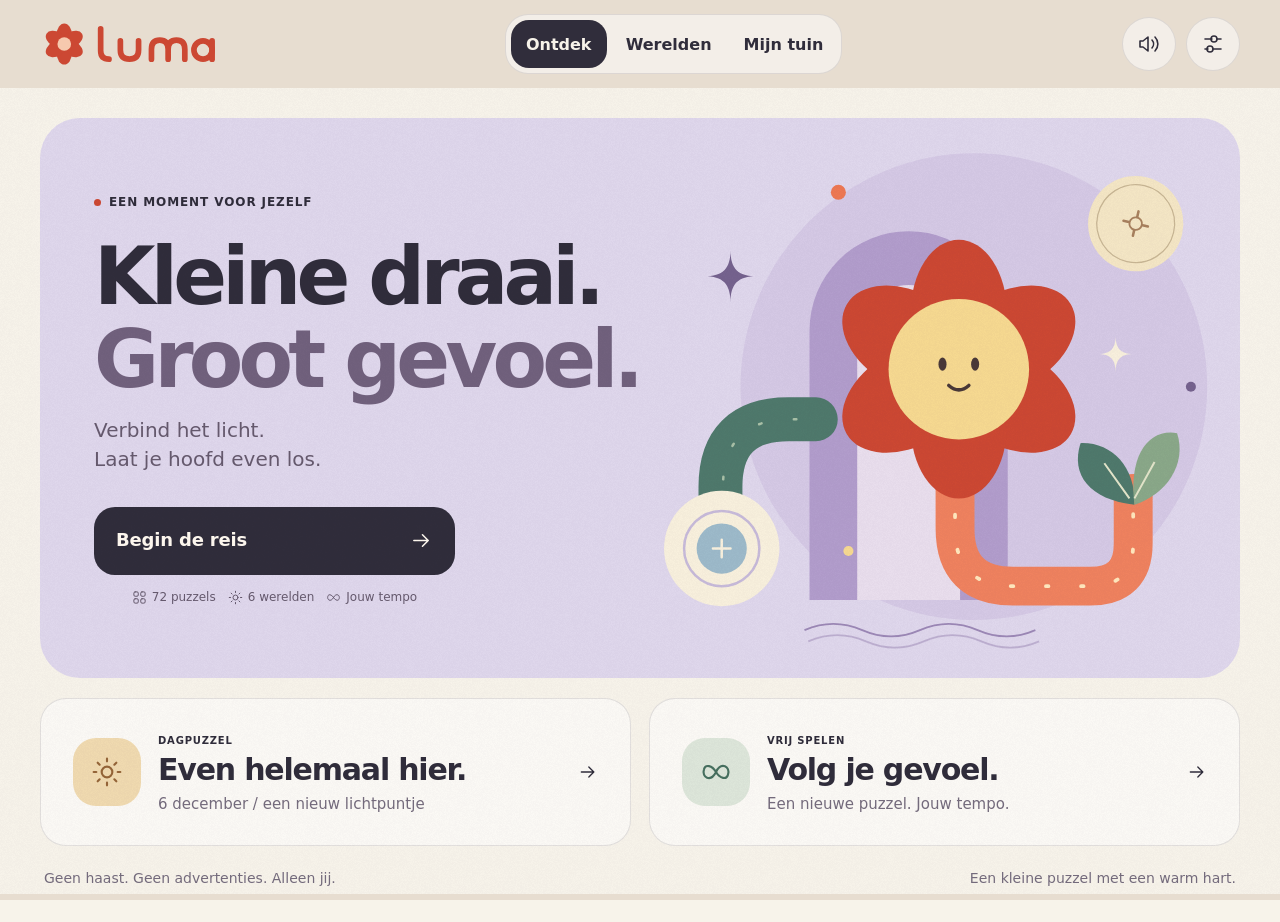
==== commit 6eb415ad: "Add files via upload" ====
--- a/docs/index.html
+++ b/docs/index.html
@@ -3,635 +3,31 @@
 <head>
 <meta charset="utf-8">
 <meta name="viewport" content="width=device-width, initial-scale=1, viewport-fit=cover">
-<meta name="theme-color" content="#F7F3EA">
-<meta name="description" content="Luma. Kleine draai. Groot gevoel. Een rustige lichtpuzzel met 72 levels, zes werelden, originele muziek en elke dag een nieuw lichtpuntje.">
+<meta name="theme-color" content="#E7DDD0">
+<meta name="description" content="Luma. Kleine draai. Groot gevoel. 72 lichtpuzzels, zes werelden en een eigen soundtrack. Gemaakt voor je vingers, op iPhone en iPad.">
 <meta name="apple-mobile-web-app-capable" content="yes">
 <meta name="mobile-web-app-capable" content="yes">
-<meta name="apple-mobile-web-app-status-bar-style" content="default">
+<meta name="apple-mobile-web-app-status-bar-style" content="black-translucent">
 <meta name="apple-mobile-web-app-title" content="Luma">
+<meta name="format-detection" content="telephone=no">
 <title>Luma - Kleine draai. Groot gevoel.</title>
-<link rel="manifest" href="./manifest.webmanifest"><link rel="icon" href="./icons/icon.svg" type="image/svg+xml"><link rel="apple-touch-icon" href="./icons/apple-touch-icon.png">
-<style>:root{--bg:#F7F3EA;--ink:#302D3B;--accent:#CC4833;--light:#F6C9AE;--board:#E7DDD0;--muted:#817888;--petal:#C0B2DC;--white:#FFFDF8;--line:rgba(48,45,59,.13);--curve:cubic-bezier(.22,.8,.25,1);font-family:-apple-system,BlinkMacSystemFont,"Segoe UI",sans-serif;color:var(--ink);background:var(--bg);font-synthesis:none;-webkit-font-smoothing:antialiased;text-rendering:optimizeLegibility}
-*{box-sizing:border-box}body{margin:0;min-width:300px;background:var(--bg);transition:background .5s,color .5s}button,input,select,textarea{font:inherit}button{color:inherit;cursor:pointer;-webkit-tap-highlight-color:transparent;touch-action:manipulation}button{border:0;background:none}button:disabled{cursor:default}button:focus-visible,a:focus-visible,input:focus-visible{outline:3px solid var(--accent);outline-offset:5px}button:active:not(:disabled){transform:scale(.97)}button{transition:transform .18s var(--curve),background .2s,opacity .2s}a{color:inherit}svg{display:block;flex-shrink:0}p,h1,h2,h3{margin:0}h1,h2,h3{font-weight:660;letter-spacing:-.055em}p{line-height:1.6}h1:focus{outline:none}[hidden]{display:none!important}.sr-only{position:absolute;width:1px;height:1px;padding:0;margin:-1px;overflow:hidden;clip:rect(0,0,0,0);white-space:nowrap;border:0}.grain{position:fixed;inset:0;opacity:.045;pointer-events:none;z-index:30;background-image:var(--grain);background-repeat:repeat}.shell{width:min(1120px,calc(100% - 64px));margin:auto}.topbar{height:104px;display:flex;align-items:center;justify-content:space-between;gap:20px}.logo-button{padding:0;min-height:48px}.logo{width:162px;height:42px}.top-center{font-size:10px;font-weight:650;letter-spacing:.18em;opacity:.7}.top-actions{display:flex;gap:8px;align-items:center}.icon-button{width:46px;height:46px;border:1px solid var(--line);border-radius:50%;display:flex;justify-content:center;align-items:center;background:transparent}.icon-button:hover{background:var(--board)}.icon-button svg{width:20px;height:20px}.sound-on .sound-wave{transform-origin:center;animation:music-bars 1s ease-in-out infinite alternate}.eyebrow{font-size:10px;letter-spacing:.18em;line-height:1.5;font-weight:750;text-transform:uppercase}.muted{color:var(--muted)}.hero{position:relative;display:grid;grid-template-columns:1.03fr 1fr;align-items:center;min-height:544px;background:#DFD7EC;border-radius:36px;overflow:hidden}.hero-copy{padding:50px 0 48px 52px;position:relative;z-index:2}.hero .eyebrow{display:flex;align-items:center;gap:9px;margin-bottom:28px}.tiny-dot{width:7px;height:7px;background:#CC4833;border-radius:50%;display:inline-block}.hero h1{font-size:clamp(48px,5.2vw,70px);line-height:1.025;letter-spacing:-.065em;margin-bottom:22px}.hero h1 span{color:#71617D}.hero p{font-size:16px;color:#665A6E;max-width:270px}.hero-art{align-self:stretch;display:flex;align-items:center;justify-content:center;overflow:hidden}.hero-art>svg{width:113%;max-width:590px;margin-left:-30px;overflow:visible}.primary{background:var(--ink);color:var(--bg);border-radius:18px;min-height:60px;padding:17px 23px;display:flex;align-items:center;justify-content:space-between;gap:25px;font-size:15px;font-weight:650;letter-spacing:-.01em}.primary:hover{filter:brightness(1.12)}.primary svg{width:20px;height:20px}.primary.accent{background:var(--accent);color:#FFF9F0}.hero-cta{width:280px;margin-top:32px;background:#302D3B;color:#FFF9F0}.under-cta{display:flex;gap:14px;align-items:center;margin-top:13px;font-size:11px;color:#665A6E}.under-cta span{display:flex;align-items:center;gap:5px}.under-cta svg{width:13px;height:13px}.home-secondary{display:grid;grid-template-columns:1.5fr 1fr;gap:16px;margin-top:18px}.feature-card{border:1px solid var(--line);border-radius:24px;display:flex;text-align:left;align-items:center;gap:20px;padding:22px 26px;min-height:118px}.feature-card:hover{background:rgba(255,255,255,.35)}.feature-card h2{font-size:22px;letter-spacing:-.04em;margin:4px 0}.feature-card p{font-size:12px;color:var(--muted)}.feature-card .card-icon{width:64px;height:64px;display:flex;align-items:center;justify-content:center;background:#F0DAB0;border-radius:50%;color:#956538}.feature-card .card-icon svg{width:42px;height:42px}.feature-card .card-arrow{margin-left:auto;width:20px;height:20px}.feature-card.zen .card-icon{background:#DDE6DA;color:#47705F}.quiet-footer{display:flex;align-items:center;justify-content:space-between;margin:20px 0 26px;font-size:11px;color:var(--muted)}.bottom-nav{display:none}.desktop-nav{display:flex;gap:28px;align-items:center;margin-left:auto;margin-right:40px}.desktop-nav button{font-size:13px;padding:13px 0;border-bottom:2px solid transparent}.desktop-nav button.active{border-color:var(--accent)}.orb-float{animation:float 6s ease-in-out infinite}.orb-float.alt{animation-delay:-3s;animation-duration:8s}.flower-spin{transform-origin:290px 207px;animation:flower-spin 75s linear infinite}.sparkle{animation:twinkle 4s ease-in-out infinite}.sparkle.alt{animation-delay:-2s}.face-eyes{transform-origin:center;transform-box:fill-box;animation:blink 7.5s infinite}.flow-line{stroke-dasharray:2 26;animation:flow 6s linear infinite}.view-enter{animation:view-in .4s var(--curve) both}
-/* Game: the puzzle, not the chrome, owns the screen. */
-.game-shell{max-width:1240px}.game-topbar{height:88px}.game-top-title{text-align:center}.game-top-title .eyebrow{font-size:9px}.game-top-title strong{display:block;font-size:14px;margin-top:4px;letter-spacing:-.01em;font-weight:600}.game-layout{display:grid;grid-template-columns:1fr minmax(320px,460px) 1fr;gap:40px;align-items:center;min-height:calc(100svh - 180px);padding-bottom:35px}.game-aside{align-self:center}.chapter-no{font-size:100px;font-weight:300;letter-spacing:-.08em;line-height:1;color:var(--petal);margin-bottom:28px}.game-aside h1{font-size:34px;line-height:1.04;max-width:210px;margin-bottom:18px}.game-aside p{max-width:190px;font-size:13px;color:var(--muted)}.game-aside .eyebrow{margin-bottom:14px}.world-progress{display:flex;gap:5px;margin-top:32px;flex-wrap:wrap;max-width:185px}.world-progress span{width:11px;height:11px;border-radius:50%;background:var(--board)}.world-progress span.done{background:var(--accent)}.world-progress span.current{outline:1px solid var(--accent);outline-offset:3px}.game-center{width:100%;min-width:0}.game-mobile-title{display:none}.game-status{display:flex;justify-content:space-between;align-items:center;margin:0 2px 17px}.game-status .count{font-size:22px;font-weight:600;font-variant-numeric:tabular-nums;letter-spacing:-.04em}.game-status .caption{font-size:10px;color:var(--muted);margin-left:5px}.bloom-status{display:flex;align-items:center;gap:8px;font-size:13px}.bloom-status svg{width:19px;height:19px;color:var(--accent)}.board-wrap{position:relative;isolation:isolate}.board{position:relative;display:grid;grid-template-columns:repeat(var(--n),1fr);width:100%;aspect-ratio:1;gap:0;border:10px solid var(--board);border-radius:27px;background:var(--board);overflow:hidden;isolation:isolate;transition:background .5s,border-color .5s}.board:after{content:"";position:absolute;inset:0;border-radius:17px;box-shadow:inset 0 0 0 1px rgba(48,45,59,.035);pointer-events:none}.tile,.empty-tile{position:relative;padding:0;aspect-ratio:1;min-width:0;isolation:isolate;border-radius:12px;outline-offset:-5px!important}.tile:before{content:"";position:absolute;inset:3px;border-radius:13px;background:var(--bg);opacity:.42;transition:background .4s,opacity .4s;z-index:-1}.tile:hover:before{opacity:.7}.tile.powered:before{background:var(--light);opacity:.38}.tile.locked:before{opacity:.16}.tile:active:not(:disabled){transform:none}.tile:active:before{opacity:.9}.tile svg.pipe{width:100%;height:100%;overflow:visible;transition:transform .32s var(--curve);transform-origin:center;position:absolute;inset:0}.pipe-line{fill:none;stroke:var(--muted);stroke-width:12;stroke-linecap:round;stroke-linejoin:round;opacity:.65;transition:stroke .35s,opacity .35s}.powered .pipe-line{stroke:var(--accent);opacity:1}.pipe-shimmer{fill:none;stroke:var(--light);stroke-width:3;stroke-linecap:round;stroke-dasharray:1 100;opacity:0;animation:flow 3.4s linear infinite}.powered .pipe-shimmer{opacity:.75}.tile .marker{position:absolute;inset:0;width:100%;height:100%;pointer-events:none;overflow:visible}.marker .bud-petals{fill:var(--muted);opacity:.7;transform-origin:50px 50px;transition:transform .65s var(--curve),fill .5s;transform:scale(.54)}.powered .marker .bud-petals{fill:var(--accent);opacity:1;transform:scale(1)}.marker .bud-center{fill:var(--board);stroke:var(--muted);stroke-width:3;transition:fill .3s}.powered .marker .bud-center{fill:var(--light);stroke:var(--accent)}.tile .lock-pin{position:absolute;bottom:8px;right:8px;width:7px;height:7px;fill:var(--ink);opacity:.35}.tile .hint-ring{position:absolute;inset:4px;border:2px solid var(--accent);border-radius:12px;opacity:0;pointer-events:none}.tile.hint .hint-ring{opacity:1;animation:hint-pulse 1.4s ease-in-out infinite}.hint-arrow{position:absolute;width:24px;height:24px;right:4px;top:4px;color:var(--accent);background:var(--bg);border-radius:50%;padding:3px;display:none}.tile.hint .hint-arrow{display:block}.empty-tile{display:flex;justify-content:center;align-items:center;color:var(--muted);opacity:.24}.empty-tile svg{width:17px;height:17px}.board.won{animation:board-bloom .8s var(--curve)}.board.won .pipe-shimmer{opacity:1;stroke-dasharray:6 30;animation-duration:1.2s}.board-caption{display:flex;align-items:center;justify-content:center;gap:6px;text-align:center;font-size:11px;color:var(--muted);margin-top:14px;min-height:18px}.board-caption svg{width:13px;height:13px}.game-instruction{font-size:14px;text-align:center;line-height:1.5;min-height:42px;margin:20px 0 16px}.game-instruction strong{font-weight:650}.game-tools{display:flex;justify-content:center;gap:12px}.tool{display:flex;align-items:center;justify-content:center;gap:8px;min-height:48px;border:1px solid var(--line);border-radius:15px;padding:12px 16px;font-size:12px;min-width:76px}.tool:hover{background:var(--board)}.tool:disabled{opacity:.35}.tool svg{width:18px;height:18px}.tool.hint-tool{background:var(--ink);color:var(--bg);border-color:transparent}.game-right{padding-left:20px;align-self:center}.mini-scene{width:165px;max-width:100%;margin-bottom:32px}.game-right .eyebrow{font-size:9px;margin-bottom:12px}.game-right p{font-size:12px;max-width:150px;color:var(--muted)}.game-right .small-link{padding:12px 0;font-size:12px;text-decoration:underline;text-underline-offset:4px}.game-footer{display:flex;align-items:center;justify-content:center;gap:8px;font-size:10px;color:var(--muted);padding-bottom:24px}.game-footer svg{width:12px;height:12px}
-/* Worlds and collected light. */
-.section-heading{display:flex;align-items:flex-end;justify-content:space-between;gap:20px;margin:20px 0 32px}.section-heading h1{font-size:52px;line-height:1.05;margin-top:10px}.section-heading p{color:var(--muted);font-size:13px;max-width:270px;text-align:right}.world-tabs{display:grid;grid-template-columns:repeat(6,1fr);gap:12px;margin-bottom:24px}.world-tab{padding:16px 10px;border:1px solid var(--line);border-radius:20px;text-align:center;min-width:0}.world-tab.active{background:var(--ink);color:var(--bg);border-color:var(--ink)}.world-tab svg{width:48px;height:48px;margin:0 auto 10px}.world-tab span{font-size:11px;white-space:nowrap}.world-panel{background:var(--board);border-radius:30px;padding:32px;display:grid;grid-template-columns:1fr 1.7fr;gap:48px;margin-bottom:28px}.world-panel-copy h2{font-size:36px;margin:12px 0;line-height:1.08}.world-panel-copy p{font-size:13px;color:var(--muted)}.world-panel-copy .world-scene{max-width:215px;margin-top:24px}.level-grid{display:grid;grid-template-columns:repeat(4,1fr);gap:12px;align-content:center}.level-button{background:var(--bg);border-radius:18px;aspect-ratio:1.1;display:flex;align-items:center;justify-content:center;flex-direction:column;gap:10px;position:relative}.level-button:hover{background:var(--light)}.level-button>strong{font-size:26px;letter-spacing:-.05em;font-weight:500}.level-button.recommended{outline:2px solid var(--accent);outline-offset:-2px}.level-button .level-current-dot{position:absolute;top:10px;right:10px;width:6px;height:6px;border-radius:50%;background:var(--accent)}.light-dots{display:flex;gap:4px;align-items:center}.light-dots svg{width:9px;height:9px;color:var(--accent)}.light-dots .off{opacity:.17}.world-note{font-size:12px;color:var(--muted);display:flex;gap:8px;align-items:center;margin-bottom:26px}.world-note svg{width:15px;height:15px}.garden-summary{display:flex;gap:44px;align-items:center;background:var(--board);padding:26px 30px;border-radius:24px;margin-bottom:26px}.garden-stat strong{display:block;font-size:34px;letter-spacing:-.05em;font-weight:500}.garden-stat small{font-size:11px;color:var(--muted);display:block;margin-top:5px}.garden-cards{display:grid;grid-template-columns:repeat(3,1fr);gap:18px;margin-bottom:30px}.garden-card{text-align:left;border:1px solid var(--line);border-radius:26px;overflow:hidden;padding:0}.garden-card .garden-art{height:200px;background:var(--card-bg);display:flex;align-items:center;justify-content:center}.garden-card .garden-art svg{height:100%;width:100%;max-width:300px}.garden-card .garden-info{display:flex;justify-content:space-between;align-items:center;padding:19px}.garden-info h2{font-size:18px}.garden-info span{font-size:11px;color:var(--muted)}.garden-empty{font-size:13px;text-align:center;padding:6px 0 28px;color:var(--muted)}
-/* Accessible native sheets. */
-dialog{color:var(--ink);background:var(--bg);border:1px solid var(--line);border-radius:28px;padding:30px;width:min(440px,calc(100% - 32px));max-height:85svh;overflow:auto;box-shadow:0 25px 100px rgba(25,25,35,.13)}dialog::backdrop{background:rgba(32,29,44,.34);backdrop-filter:blur(5px)}dialog[open]{animation:sheet-in .3s var(--curve)}.dialog-header{display:flex;justify-content:space-between;align-items:center;margin-bottom:22px}.dialog-header h2{font-size:29px}.dialog-header .icon-button{width:40px;height:40px}.setting-row{display:flex;align-items:center;justify-content:space-between;gap:18px;padding:18px 0;border-top:1px solid var(--line)}.setting-row strong{font-size:14px;font-weight:600;display:block}.setting-row small{color:var(--muted);font-size:11px;line-height:1.6;display:block;margin-top:4px}.switch{width:49px;height:30px;border-radius:20px;background:var(--board);position:relative;flex-shrink:0;min-height:44px;background-clip:content-box;padding:7px 0}.switch:before{content:"";position:absolute;left:4px;top:11px;width:22px;height:22px;border-radius:50%;background:var(--bg);transition:transform .2s}.switch[aria-checked=true]{background-color:var(--accent)}.switch[aria-checked=true]:before{transform:translateX(19px);background:#FFF8EB}.dialog-footer{font-size:11px;color:var(--muted);line-height:1.7;margin-top:18px}.dialog-footer button{text-decoration:underline;padding:10px 0;text-underline-offset:3px}.win-dialog{text-align:center;padding:34px 30px}.win-dialog .win-flower{width:130px;height:130px;margin:0 auto 18px}.win-dialog .eyebrow{margin-bottom:10px}.win-dialog h2{font-size:40px;line-height:1.08;margin-bottom:12px}.win-dialog .win-copy{font-size:13px;color:var(--muted);margin:0 auto 22px;max-width:270px}.win-dialog .light-dots{justify-content:center;gap:10px;margin:18px 0}.win-dialog .light-dots svg{width:25px;height:25px}.win-stats{display:flex;justify-content:center;gap:28px;padding:18px 0 24px;border-top:1px solid var(--line)}.win-stats strong{font-size:24px;letter-spacing:-.04em;font-weight:600}.win-stats small{display:block;font-size:10px;color:var(--muted);margin-top:4px}.win-dialog .primary{width:100%;margin-bottom:10px}.win-secondary{display:flex;justify-content:center;gap:10px}.win-secondary button{min-height:44px;padding:12px;font-size:12px;color:var(--muted);display:flex;align-items:center;gap:6px}.win-secondary svg{width:15px;height:15px}.help-step{display:grid;grid-template-columns:48px 1fr;gap:16px;align-items:center;margin:22px 0}.help-step svg{width:44px;height:44px;color:var(--accent)}.help-step h3{font-size:17px;letter-spacing:-.02em;margin-bottom:5px}.help-step p,.about-copy p{font-size:12px;color:var(--muted);line-height:1.65}.about-copy p+p{margin-top:14px}.help-keyboard{font-size:11px;color:var(--muted);border-top:1px solid var(--line);padding-top:16px;line-height:1.7}.zen-sizes{display:grid;grid-template-columns:repeat(4,1fr);gap:10px;margin:24px 0}.zen-sizes button{height:72px;border:1px solid var(--line);border-radius:15px;font-size:18px}.zen-sizes button.active{background:var(--ink);color:var(--bg)}.zen-copy{font-size:13px;color:var(--muted)}.share-field{display:block;width:100%;min-height:100px;background:var(--board);color:var(--ink);border:0;padding:18px;border-radius:14px;resize:vertical;margin:20px 0;font-size:13px}.toast{position:fixed;bottom:calc(28px + env(safe-area-inset-bottom));left:50%;transform:translate(-50%,20px);background:var(--ink);color:var(--bg);padding:14px 22px;border-radius:15px;font-size:12px;text-align:center;z-index:110;max-width:calc(100vw - 34px);width:max-content;opacity:0;transition:transform .25s,opacity .25s;pointer-events:none}.toast.show{opacity:1;transform:translate(-50%,0)}.confetti{position:fixed;inset:0;width:100%;height:100%;pointer-events:none;z-index:100}.danger-link{font-size:11px;color:var(--muted);padding:16px 0}.confirm-actions{display:flex;gap:10px;margin-top:24px}.confirm-actions>*{flex:1;justify-content:center}.contrast{--muted:#62566A}.contrast .pipe-line{opacity:1;stroke-width:13}.contrast .tile.powered:before{opacity:.85}.contrast .pipe-shimmer{stroke-width:5;stroke-dasharray:5 15;animation:none}.contrast .muted,.contrast .caption,.contrast .board-caption,.contrast .game-aside p,.contrast .game-right p{color:var(--ink)}
-@keyframes view-in{from{opacity:0}to{opacity:1}}@keyframes sheet-in{from{opacity:0;transform:translateY(18px) scale(.98)}to{opacity:1;transform:translateY(0) scale(1)}}@keyframes float{0%,100%{transform:translateY(0)}50%{transform:translateY(-9px)}}@keyframes flower-spin{to{transform:rotate(360deg)}}@keyframes twinkle{0%,100%{opacity:.5;transform:scale(.95)}50%{opacity:1;transform:scale(1.05)}}@keyframes blink{0%,43%,47%,100%{transform:scaleY(1)}45%{transform:scaleY(.12)}}@keyframes flow{to{stroke-dashoffset:-200}}@keyframes hint-pulse{0%,100%{opacity:.4}50%{opacity:1}}@keyframes board-bloom{0%{transform:scale(1)}35%{transform:scale(1.018)}100%{transform:scale(1)}}@keyframes music-bars{to{opacity:.45}}.reduce-motion *, .reduce-motion *:before,.reduce-motion *:after{animation:none!important;transition:none!important;scroll-behavior:auto!important}
-@media(prefers-reduced-motion:reduce){*,*:before,*:after{animation:none!important;transition:none!important;scroll-behavior:auto!important}}
-@media(min-width:1440px){.shell{width:min(1180px,calc(100% - 100px))}.hero{min-height:594px}.hero-copy{padding-left:64px}.hero h1{font-size:78px}.hero-art>svg{max-width:650px}.game-shell{width:min(1280px,calc(100% - 80px))}.game-layout{grid-template-columns:1fr 500px 1fr;gap:60px}}
-@media(max-width:1000px) and (min-width:701px){.hero h1{font-size:55px}.hero-copy{padding-left:30px}.hero-art>svg{width:128%;margin-left:0}.top-center{display:none}.game-layout{grid-template-columns:1fr minmax(320px,430px);gap:35px}.game-right{display:none}.game-aside h1{font-size:30px}.world-tab span{font-size:9px}.world-panel{gap:25px;padding:25px}.level-grid{gap:8px}.garden-cards{grid-template-columns:repeat(2,1fr)}}
-@media(max-width:700px){.shell{width:calc(100% - 32px)}.topbar{height:78px;gap:8px;padding-top:env(safe-area-inset-top)}.logo{width:132px;height:36px}.top-center,.desktop-nav{display:none}.icon-button{width:42px;height:42px}.top-actions{gap:7px}.hero{display:flex;flex-direction:column;min-height:0;border-radius:27px;overflow:hidden;position:relative}.hero-copy{padding:27px 26px 0;width:100%;display:contents}.hero .eyebrow{margin:26px 26px 17px;align-self:flex-start;font-size:8px;gap:7px}.tiny-dot{width:6px;height:6px}.hero h1{font-size:46px;line-height:1.04;letter-spacing:-.064em;align-self:flex-start;margin:0 26px 13px}.hero p{font-size:13px;line-height:1.55;margin:0 26px;max-width:245px;align-self:flex-start}.hero-art{height:236px;order:3;align-self:stretch;overflow:visible;position:relative;margin-top:-3px}.hero-art>svg{height:300px;width:auto;max-width:none;margin:0;position:absolute;left:50%;top:50%;transform:translate(-50%,-50%)}.hero-cta{width:calc(100% - 44px);min-height:57px;padding:16px 20px;border-radius:16px;margin:0 22px;order:4;font-size:14px;z-index:2}.under-cta{order:5;margin:13px 0 19px;justify-content:center;width:100%;font-size:9px;gap:12px;z-index:2}.under-cta svg{width:11px;height:11px}.home-secondary{gap:10px;margin-top:12px;grid-template-columns:1.5fr 1fr}.feature-card{border-radius:20px;min-height:99px;padding:17px 15px;gap:12px}.feature-card .card-icon{width:36px;height:36px;min-width:36px}.feature-card .card-icon svg{width:26px;height:26px}.feature-card h2{font-size:16px;line-height:1.15;margin:5px 0}.feature-card p{font-size:9px;line-height:1.4}.feature-card .eyebrow{font-size:7px;letter-spacing:.11em}.feature-card .card-arrow{display:none}.feature-card.zen{gap:10px}.feature-card.zen .card-icon{display:none}.quiet-footer{margin:16px 0 95px;font-size:9px;justify-content:center}.quiet-footer span:last-child{display:none}.bottom-nav{position:fixed;left:0;right:0;bottom:0;z-index:40;display:flex;justify-content:space-evenly;background:var(--bg);border-top:1px solid var(--line);padding:7px 20px calc(9px + env(safe-area-inset-bottom));gap:10px}.bottom-nav button{min-height:47px;display:flex;flex-direction:column;align-items:center;justify-content:center;gap:5px;font-size:9px;color:var(--muted);width:86px;border-radius:14px}.bottom-nav button.active{color:var(--ink);background:var(--board)}.bottom-nav button svg{width:20px;height:20px}.game-shell{width:calc(100% - 28px)}.game-topbar{height:76px}.game-top-title .eyebrow{font-size:8px}.game-top-title strong{font-size:12px}.game-topbar .top-actions{gap:6px}.game-topbar .icon-button{width:42px;height:42px}.game-layout{display:block;min-height:0;padding-bottom:0}.game-aside,.game-right{display:none}.game-center{max-width:460px;margin:auto}.game-mobile-title{display:block;text-align:center;margin:15px 0 27px}.game-mobile-title h1{font-size:33px;line-height:1.1}.game-mobile-title p{font-size:12px;color:var(--muted);margin-top:8px}.game-status{margin:0 4px 13px}.game-status .count{font-size:20px}.game-status .caption{font-size:9px}.bloom-status{font-size:12px}.board{border-width:8px;border-radius:24px}.tile:before{inset:2px;border-radius:11px}.tile .lock-pin{right:6px;bottom:6px;width:5px;height:5px}.pipe-line{stroke-width:12}.game-instruction{font-size:13px;max-width:300px;margin:22px auto 17px;min-height:38px}.game-tools{gap:10px}.tool{padding:12px 14px;min-height:48px;font-size:11px}.board-caption{margin-top:12px;font-size:10px}.game-footer{margin-top:27px;padding-bottom:calc(22px + env(safe-area-inset-bottom));font-size:9px}.section-heading{display:block;margin:18px 5px 25px}.section-heading h1{font-size:39px;margin-top:8px}.section-heading p{text-align:left;max-width:100%;font-size:12px;margin-top:12px}.world-tabs{display:flex;gap:9px;overflow-x:auto;margin:0 -16px 18px;padding:0 16px 8px;scroll-snap-type:x mandatory;scrollbar-width:none}.world-tabs::-webkit-scrollbar{display:none}.world-tab{min-width:102px;padding:14px 10px;border-radius:18px;scroll-snap-align:center}.world-tab svg{width:38px;height:38px}.world-tab span{font-size:9px}.world-panel{padding:22px;display:block;border-radius:26px;margin-bottom:20px}.world-panel-copy .world-scene{display:none}.world-panel-copy h2{font-size:28px;margin:8px 0}.world-panel-copy p{font-size:11px}.world-panel-copy .eyebrow{font-size:8px}.level-grid{gap:9px;margin-top:23px;grid-template-columns:repeat(3,1fr)}.level-button{border-radius:14px;aspect-ratio:1.16;gap:7px}.level-button>strong{font-size:23px}.world-note{font-size:10px;line-height:1.6;align-items:flex-start;margin:0 6px 100px}.world-note svg{flex-shrink:0;margin-top:2px}.garden-summary{padding:20px;gap:25px;justify-content:space-between}.garden-stat strong{font-size:26px}.garden-stat small{font-size:9px}.garden-cards{grid-template-columns:repeat(2,1fr);gap:10px;margin-bottom:18px}.garden-card{border-radius:21px}.garden-card .garden-art{height:156px}.garden-card .garden-info{display:block;padding:13px}.garden-info h2{font-size:15px;margin-bottom:5px}.garden-info span{font-size:10px}.garden-empty{font-size:11px;margin-bottom:80px;padding:3px 12px 25px}.toast{bottom:calc(85px + env(safe-area-inset-bottom))}.playing .toast{bottom:calc(24px + env(safe-area-inset-bottom))}dialog{padding:25px;border-radius:25px;max-height:88svh}.win-dialog{padding:28px 25px}.win-dialog h2{font-size:35px}.win-dialog .win-flower{width:110px;height:110px}.setting-row{padding:16px 0}}
-@media(max-width:370px){.hero h1{font-size:40px}.hero .eyebrow{font-size:7px}.hero-art{height:207px}.hero-art>svg{height:271px}.hero p{font-size:12px}.feature-card{padding:14px 12px;gap:9px}.feature-card h2{font-size:14px}.feature-card .card-icon{display:none}.game-mobile-title h1{font-size:29px}.game-mobile-title{margin:10px 0 20px}.game-top-title .eyebrow{font-size:7px}.game-topbar .icon-button{width:40px;height:40px}.game-topbar .top-actions{gap:4px}.tool{min-width:70px;padding:12px 10px}.board{border-width:5px;border-radius:20px}.game-status{margin-bottom:10px}.tile:before{inset:1px}.game-instruction{margin:15px auto}.game-footer{margin-top:18px}}
-@media(max-height:710px) and (max-width:700px){.game-topbar{height:64px}.game-mobile-title{margin:2px 0 13px}.game-mobile-title h1{font-size:27px}.game-mobile-title p{display:none}.game-center{max-width:min(100%,calc(100svh - 235px))}.game-status{margin-bottom:9px}.game-instruction{margin:12px auto 10px;min-height:31px;font-size:12px;max-width:300px}.game-tools{gap:7px}.tool{font-size:10px;min-height:44px;padding:9px 12px;gap:6px}.tool svg{width:16px;height:16px}.game-footer{margin-top:16px;padding-bottom:15px}.board-caption{margin-top:9px;font-size:9px}.game-center.large-board{max-width:100%}.game-center.large-board .board{max-width:100%;margin:auto}}
-@media(max-height:500px) and (orientation:landscape){.game-shell{max-width:100%;width:calc(100% - 32px)}.game-topbar{height:58px}.game-layout{display:block;min-height:0}.game-center{max-width:350px}.game-aside,.game-right,.game-mobile-title{display:none}.game-footer{margin-top:15px}}
-
-.marker .bud-petals{color:var(--muted)}.powered .marker .bud-petals{color:var(--accent)}
-@media(max-width:700px){.icon-button,.game-topbar .icon-button{min-width:44px;min-height:44px}}
-
-/* Final optical refinements. */
-.pipe-line{opacity:.95}
-.grain{opacity:.025}
-@media(max-width:700px){.hero-art{height:220px}.feature-card .card-icon{display:none}.feature-card{display:block;min-height:103px}.feature-card h2{font-size:15px}.feature-card .eyebrow{font-size:7px;letter-spacing:.08em}.feature-card p{font-size:9px}.home-secondary{grid-template-columns:1.4fr 1fr}.hero h1{margin-bottom:12px}.under-cta{margin-bottom:18px}}
-@media(max-width:370px){.hero-art{height:193px}.feature-card h2{font-size:14px}.feature-card{padding:14px 12px}}
-
-/* Keep text clear of the artwork; fixed navigation must stay viewport-bound. */
-@media(max-width:700px){.hero-art{height:226px;margin-top:8px}.hero-art>svg{height:258px}}
-@media(max-width:370px){.hero-art{height:199px}.hero-art>svg{height:235px}}
-
-:root{--grain:url('[data-uri]')}</style>
+<link rel="manifest" href="./manifest.webmanifest">
+<link rel="icon" href="./icons/icon.svg?v=2.0.0" type="image/svg+xml">
+<link rel="apple-touch-icon" sizes="180x180" href="./icons/apple-touch-icon.png?v=2.0.0">
+<style>html,body{margin:0;background:#E7DDD0;color:#302D3B;font-family:system-ui,sans-serif}.boot{min-height:100svh;display:grid;place-content:center;gap:12px;text-align:center}.boot h1{font-size:42px;margin:0}.boot p{margin:0}</style>
+<script>try{if(navigator.standalone||matchMedia('(display-mode: standalone)').matches)document.documentElement.classList.add('standalone');}catch(e){}</script>
+<link rel="stylesheet" href="./assets/app.css?v=2.0.0">
+<script defer src="./assets/app.js?v=2.0.0"></script>
 </head>
 <body>
+<div class="chrome-edge top" aria-hidden="true"></div>
+<div class="chrome-edge bottom" aria-hidden="true"></div>
 <div class="grain" aria-hidden="true"></div>
-<main id="app"><div style="padding:48px;font-family:system-ui"><h1>Luma</h1><p>Je lichtpuntje wordt klaargezet.</p></div></main>
+<main id="app"><div class="boot"><h1>Luma</h1><p>Een moment voor jezelf.</p></div></main>
 <div id="modals"></div>
 <div id="live" class="sr-only" role="status" aria-live="polite" aria-atomic="true"></div>
 <div id="toast" class="toast" role="status" aria-live="polite"></div>
 <canvas id="confetti" class="confetti" width="0" height="0" aria-hidden="true"></canvas>
 <noscript><div style="padding:32px">Luma heeft JavaScript nodig om de puzzels te laten werken. Schakel JavaScript in en laad deze pagina opnieuw.</div></noscript>
-<script>/* LUMA - deterministic, dependency-free puzzle engine. Directions: N E S W. */
-(function (root) {
-  'use strict';
-  const DIRS = [{ bit: 1, opp: 4, dx: 0, dy: -1 }, { bit: 2, opp: 8, dx: 1, dy: 0 }, { bit: 4, opp: 1, dx: 0, dy: 1 }, { bit: 8, opp: 2, dx: -1, dy: 0 }];
-  const WORLDS = [
-    { name: 'Ochtendgloren', line: 'Alles begint met een kleine vonk.', label: 'HET BEGIN', color: '#CC4833', light: '#F6C9AE', board: '#E7DDD0', bg: '#F7F3EA', ink: '#302D3B', muted: '#756C7D', petal: '#C0B2DC', key: 60, bpm: 78 },
-    { name: 'Zachte golven', line: 'Vind je eigen ritme.', label: 'VASTE PUNTEN', color: '#21746B', light: '#ABD1C4', board: '#CEDFDC', bg: '#F0F5EF', ink: '#203F43', muted: '#526C71', petal: '#A3C0E5', key: 62, bpm: 76 },
-    { name: 'Bloementuin', line: 'Geef iets kleins de ruimte.', label: 'MEER VERTAKKINGEN', color: '#9A456C', light: '#E9BDCD', board: '#E9D6DE', bg: '#FAF1EE', ink: '#4A2D48', muted: '#7E5F72', petal: '#E7B85B', key: 65, bpm: 82 },
-    { name: 'Avondrood', line: 'Soms ligt de weg ergens anders.', label: 'LICHTPOORTEN', color: '#AD4E2F', light: '#F1C38C', board: '#EAD8C4', bg: '#FBF0DF', ink: '#4B352D', muted: '#886757', petal: '#CC9CB8', key: 57, bpm: 74 },
-    { name: 'Maanlicht', line: 'Ook omwegen kunnen mooi zijn.', label: 'CIRKELS', color: '#BDB0F2', light: '#DDD5FC', board: '#36364C', bg: '#232536', ink: '#F1ECDF', muted: '#AAA1BC', petal: '#D9AF79', key: 59, bpm: 70 },
-    { name: 'Noorderlicht', line: 'Laat alle stukjes samenkomen.', label: 'HET GROTE GEHEEL', color: '#236F62', light: '#B5D8BB', board: '#D3E1D3', bg: '#F0F3E4', ink: '#2C4038', muted: '#617468', petal: '#BBA5DD', key: 64, bpm: 86 }
-  ];
-  function rng(seed) { let a = seed >>> 0; return () => { a += 0x6D2B79F5; let t = a; t = Math.imul(t ^ t >>> 15, t | 1); t ^= t + Math.imul(t ^ t >>> 7, t | 61); return ((t ^ t >>> 14) >>> 0) / 4294967296; }; }
-  function rotate(mask, turns = 1) { const q = ((turns % 4) + 4) % 4; return q === 0 ? mask : ((mask << q) | (mask >> (4 - q))) & 15; }
-  function degree(mask) { return DIRS.reduce((s, d) => s + ((mask & d.bit) ? 1 : 0), 0); }
-  function neighbour(i, d, n) { const x = i % n + d.dx, y = Math.floor(i / n) + d.dy; return x < 0 || x >= n || y < 0 || y >= n ? -1 : y * n + x; }
-  function shuffle(a, random) { for (let i = a.length - 1; i > 0; i--) { const j = Math.floor(random() * (i + 1)); [a[i], a[j]] = [a[j], a[i]]; } return a; }
-  function distanceToSolution(mask, turns) { for (let k = 0; k < 4; k++) if (rotate(mask, turns + k) === mask) return k; return 0; }
-  function evaluate(level, turns) {
-    const masks = level.solution.map((m, i) => rotate(m, turns[i] || 0));
-    const lit = new Set([level.source]), queue = [level.source];
-    while (queue.length) {
-      const i = queue.shift();
-      for (const d of DIRS) {
-        if (!(masks[i] & d.bit)) continue;
-        const j = neighbour(i, d, level.n);
-        if (j >= 0 && (masks[j] & d.opp) && !lit.has(j)) { lit.add(j); queue.push(j); }
-      }
-      if (level.portals.includes(i)) {
-        const j = level.portals.find(p => p !== i);
-        if (j !== undefined && !lit.has(j)) { lit.add(j); queue.push(j); }
-      }
-    }
-    let leaks = 0;
-    masks.forEach((m, i) => { for (const d of DIRS) if (m & d.bit) { const j = neighbour(i, d, level.n); if (j < 0 || !(masks[j] & d.opp)) leaks++; } });
-    const active = level.solution.filter(Boolean).length;
-    const flowers = level.flowers.filter(i => lit.has(i)).length;
-    return { lit, masks, leaks, active, flowers, won: lit.size === active && leaks === 0 };
-  }
-  function buildTutorial(index) {
-    const n = 3, paths = index === 0 ? [[3,4],[4,5]] : index === 1 ? [[6,3],[3,4],[4,1],[1,2]] : [[6,3],[3,0],[0,1],[1,4],[4,5],[5,2]];
-    const solution = Array(9).fill(0);
-    for (const [a,b] of paths) { const d = DIRS.find(d => neighbour(a,d,n) === b); solution[a] |= d.bit; solution[b] |= d.opp; }
-    const source = index === 0 ? 3 : 6, end = index === 0 ? 5 : 2;
-    const initial = Array(9).fill(0), locked = [source,end];
-    if (index === 0) initial[4] = 1;
-    if (index === 1) { initial[3] = 3; initial[4] = 3; }
-    if (index === 2) { initial[0] = 3; initial[1] = 2; initial[4] = 3; }
-    return finalize({ id: index, n, solution, initial, locked, source, flowers: [end], portals: [], world: 0, seed: index + 1 });
-  }
-  function finalize(level) {
-    level.par = level.initial.reduce((s, q, i) => s + distanceToSolution(level.solution[i], q), 0);
-    level.active = level.solution.filter(Boolean).length;
-    return level;
-  }
-  function generate(id, opts = {}) {
-    if (!Number.isInteger(id) || id < 0 || id > 71) throw new RangeError('Level must be between 0 and 71.');
-    if (id < 3 && !opts.seed) return buildTutorial(id);
-    const world = opts.world !== undefined ? Math.max(0, Math.min(5, opts.world)) : Math.floor(id / 12);
-    const local = id % 12;
-    const n = opts.n || (world === 0 ? 3 : world === 1 ? 4 : world === 2 ? (local < 6 ? 4 : 5) : world < 5 ? 5 : 6);
-    if (!Number.isInteger(n) || n < 3 || n > 6) throw new RangeError('Board must be between 3 and 6.');
-    const seed = (opts.seed || (73961 + id * 48271)) >>> 0, random = rng(seed);
-    const solution = Array(n*n).fill(0), visited = new Set();
-    const source = (n - 1) * n, stack = [source]; visited.add(source);
-    // A randomized depth-first spanning tree guarantees a known solution.
-    while (stack.length) {
-      const a = stack[stack.length - 1];
-      const choices = DIRS.map(d => [neighbour(a,d,n),d]).filter(([b]) => b >= 0 && !visited.has(b));
-      if (!choices.length) { stack.pop(); continue; }
-      const [b,d] = choices[Math.floor(random() * choices.length)];
-      solution[a] |= d.bit; solution[b] |= d.opp; visited.add(b); stack.push(b);
-    }
-    const portals = [], locked = [source];
-    if (world === 3 || world === 5) {
-      // Split the tree into two connected regions; a paired light gate rejoins them.
-      const candidates = [];
-      solution.forEach((m,a) => DIRS.forEach(d => { const b = neighbour(a,d,n); if (b > a && (m & d.bit) && degree(m) > 1 && degree(solution[b]) > 1) candidates.push([a,b,d]); }));
-      shuffle(candidates,random);
-      for (const [a,b,d] of candidates) {
-        solution[a] ^= d.bit; solution[b] ^= d.opp;
-        const region = new Set([source]), q = [source];
-        while (q.length) { const c = q.pop(); DIRS.forEach(t => { const k = neighbour(c,t,n); if (solution[c] & t.bit && k >= 0 && !region.has(k)) { region.add(k); q.push(k); } }); }
-        const other = [...Array(n*n).keys()].filter(i => !region.has(i));
-        if (region.size >= 3 && other.length >= 3) {
-          const one = [...region].filter(i => i !== source).sort((i,j) => degree(solution[j])-degree(solution[i]));
-          other.sort((i,j) => degree(solution[j])-degree(solution[i]));
-          portals.push(one[0],other[0]); locked.push(...portals); break;
-        }
-        solution[a] |= d.bit; solution[b] |= d.opp;
-      }
-    }
-    if (world === 4 || (world === 5 && local >= 6)) {
-      const candidates = [];
-      solution.forEach((m,a) => DIRS.forEach(d => { const b = neighbour(a,d,n); if (b > a && !(m & d.bit) && degree(m) > 1 && degree(solution[b]) > 1 && !portals.includes(a) && !portals.includes(b)) candidates.push([a,b,d]); }));
-      // Additional loops create alternate routes in the later worlds.
-      for (const [a,b,d] of shuffle(candidates,random).slice(0,world === 4 ? 1 + (local > 5 ? 1 : 0) : 1)) { solution[a] |= d.bit; solution[b] |= d.opp; }
-    }
-    if (world >= 1) {
-      const anchors = shuffle([...Array(n*n).keys()].filter(i => !locked.includes(i) && degree(solution[i]) > 1),random);
-      locked.push(...anchors.slice(0,world === 1 ? 2 : 1));
-    }
-    const initial = Array(n*n).fill(0);
-    const free = shuffle([...Array(n*n).keys()].filter(i => !locked.includes(i) && degree(solution[i]) < 4),random);
-    const count = opts.seed ? free.length : world === 0 ? Math.min(free.length,2 + Math.floor(local * 0.65)) : Math.ceil(free.length * (0.55 + local * 0.035));
-    free.slice(0,count).forEach(i => { initial[i] = 1 + Math.floor(random() * 3); if (rotate(solution[i],initial[i]) === solution[i]) initial[i] = 1; });
-    const flowers = solution.map((m,i) => degree(m) === 1 && i !== source && !portals.includes(i) ? i : -1).filter(i => i >= 0);
-    const level = finalize({ id, n, solution, initial, source, locked, portals, flowers, world, seed });
-    if (evaluate(level,initial).won) { initial[free[0]] = 1; finalize(level); }
-    return level;
-  }
-  function dateKey(date = new Date()) { return `${date.getFullYear()}-${String(date.getMonth()+1).padStart(2,'0')}-${String(date.getDate()).padStart(2,'0')}`; }
-  function daily(date = dateKey()) {
-    if (!/^\d{4}-\d{2}-\d{2}$/.test(date)) throw new TypeError('Invalid daily date.');
-    const d = new Date(`${date}T12:00:00`);
-    if (!Number.isFinite(d.getTime()) || dateKey(d) !== date) throw new TypeError('Invalid daily date.');
-    const seed = Number(date.replace(/-/g,''));
-    const world = seed % 6;
-    return generate(world * 12 + 5, { seed, n: 5, world });
-  }
-  function grade(moves,hints,par) { return hints > 0 ? 1 : moves <= par ? 3 : 2; }
-  const engine = { DIRS, WORLDS, rng, rotate, degree, neighbour, distanceToSolution, evaluate, generate, daily, dateKey, grade };
-  root.LumaEngine = engine;
-  if (typeof module !== 'undefined' && module.exports) module.exports = engine;
-})(typeof window !== 'undefined' ? window : globalThis);
-
-/* Original procedural score. No samples, downloads, or external services. */
-class LumaAudio {
-  constructor(getSettings) { this.getSettings = getSettings; this.ctx = null; this.theme = 0; this.step = 0; this.next = 0; this.timer = null; this.energy = 0; this.available = true; }
-  async unlock() {
-    try {
-      if (!this.ctx) {
-        const Audio = window.AudioContext || window.webkitAudioContext;
-        if (!Audio) { this.available = false; return; }
-        this.ctx = new Audio();
-        this.master = this.ctx.createGain(); this.master.gain.value = 0.7;
-        const limiter = this.ctx.createDynamicsCompressor(); limiter.threshold.value = -12; limiter.knee.value = 18; limiter.ratio.value = 5;
-        this.master.connect(limiter); limiter.connect(this.ctx.destination);
-        this.music = this.ctx.createGain(); this.fx = this.ctx.createGain(); this.music.connect(this.master); this.fx.connect(this.master);
-        const delay = this.ctx.createDelay(1); delay.delayTime.value = 0.32;
-        const feedback = this.ctx.createGain(); feedback.gain.value = 0.22;
-        const wet = this.ctx.createGain(); wet.gain.value = 0.14;
-        this.music.connect(delay); delay.connect(feedback); feedback.connect(delay); delay.connect(wet); wet.connect(this.master);
-        this.next = this.ctx.currentTime + 0.1;
-        this.timer = setInterval(() => this.schedule(), 100);
-      }
-      if (this.ctx.state !== 'running') await this.ctx.resume();
-      this.sync();
-    } catch (_) { this.available = false; }
-  }
-  sync() {
-    if (!this.ctx) return;
-    const s = this.getSettings(), now = this.ctx.currentTime;
-    this.master.gain.setTargetAtTime(s.muted || document.hidden ? 0 : 0.7, now, 0.12);
-    this.music.gain.setTargetAtTime(s.music ? 0.7 : 0,now,0.2);
-    this.fx.gain.setTargetAtTime(s.sound ? 0.65 : 0,now,0.05);
-  }
-  setTheme(theme) { if (this.theme !== theme) { this.theme = theme; this.step = 0; if (this.ctx) this.next = this.ctx.currentTime + 0.1; } }
-  tone(midi,time,duration,gain,bus,type='sine',bright=false) {
-    if (!this.ctx) return;
-    const osc = this.ctx.createOscillator(), env = this.ctx.createGain();
-    osc.type = type; osc.frequency.value = 440 * Math.pow(2,(midi-69)/12);
-    env.gain.setValueAtTime(0,time); env.gain.linearRampToValueAtTime(gain,time+0.015);
-    env.gain.exponentialRampToValueAtTime(0.0001,time+duration);
-    osc.connect(env); env.connect(bus); osc.start(time); osc.stop(time+duration+0.025);
-    osc.onended = () => { osc.disconnect(); env.disconnect(); };
-    if (bright) this.tone(midi+12,time,Math.min(duration,0.23),gain*0.18,bus,'sine');
-  }
-  schedule() {
-    if (!this.ctx || this.ctx.state !== 'running') return;
-    const s = this.getSettings();
-    if (!s.music || s.muted || document.hidden) { this.next = this.ctx.currentTime + 0.15; return; }
-    if (this.next < this.ctx.currentTime) this.next = this.ctx.currentTime + 0.05;
-    const theme = LumaEngine.WORLDS[this.theme], eighth = 60/theme.bpm/2;
-    const scale = [0,2,4,7,9,12,14,16], melodies = [[0,4,2,5,1,4,3,2],[0,2,4,1,5,3,2,4],[2,4,5,3,0,2,4,1],[0,3,1,4,2,5,4,2],[0,4,3,1,5,2,4,3],[0,2,5,4,3,1,4,2]];
-    while (this.next < this.ctx.currentTime + 0.25) {
-      const step = this.step, bar = Math.floor(step/16)%4, progression = [0,-5,-3,-5], base = theme.key + progression[bar];
-      if (step % 16 === 0) {
-        [0,7,16].forEach((note,i) => this.tone(base+note,this.next+i*0.045,eighth*18,0.028,this.music));
-        this.tone(base-24,this.next,eighth*12,0.08,this.music);
-      }
-      if (step % 2 === 0 || this.energy > 0.5) {
-        const m = melodies[this.theme][Math.floor(step/2)%8];
-        this.tone(base+12+scale[m],this.next,eighth*2.9,step%4===0 ? 0.058 : 0.035,this.music,'sine',true);
-      }
-      if (this.energy > 0.75 && step%4 === 2) this.tone(base+31,this.next,0.15,0.015,this.music,'triangle');
-      this.next += eighth; this.step++;
-    }
-  }
-  effect(kind, amount=0) {
-    if (!this.ctx || this.ctx.state !== 'running' || !this.getSettings().sound || this.getSettings().muted) return;
-    const t = this.ctx.currentTime, key = LumaEngine.WORLDS[this.theme].key;
-    if (kind === 'turn') { this.tone(key+12+[0,2,4,7,9][amount%5],t,0.16,0.085,this.fx,'sine',true); this.tone(key-5,t,0.025,0.05,this.fx,'triangle'); }
-    if (kind === 'bloom') [12,16,19].forEach((v,i)=>this.tone(key+v,t+i*0.07,0.75,0.055,this.fx,'sine',true));
-    if (kind === 'win') [0,4,7,12,16,19,24].forEach((v,i)=>this.tone(key+v,t+i*0.10,1.2,0.08,this.fx,'sine',true));
-    if (kind === 'tap') this.tone(key+19,t,0.07,0.04,this.fx);
-    if (kind === 'hint') [19,16].forEach((v,i)=>this.tone(key+v,t+i*0.09,0.35,0.05,this.fx));
-    if (kind === 'undo') this.tone(key+7,t,0.13,0.055,this.fx);
-  }
-  pause() { if (this.ctx) { this.sync(); this.ctx.suspend().catch(()=>{}); } }
-}
-
-/* All illustration and interface marks are original SVG paths, not emoji fonts. */
-const LumaArt = (() => {
-  const paths = {
-    arrow:'<path d="M4 12h15m-6-6 6 6-6 6"/>',
-    back:'<path d="m14 6-6 6 6 6"/>',
-    close:'<path d="m6 6 12 12M18 6 6 18"/>',
-    sound:'<path d="M11 5 6 9H3v6h3l5 4V5Z"/><path class="sound-wave" d="M15 8a6 6 0 0 1 0 8m3-11a10 10 0 0 1 0 14"/>',
-    mute:'<path d="M11 5 6 9H3v6h3l5 4V5Z"/><path d="m16 9 5 6m0-6-5 6"/>',
-    settings:'<path d="M4 7h7m5 0h4M4 17h3m5 0h8"/><circle cx="13" cy="7" r="3"/><circle cx="9" cy="17" r="3"/>',
-    home:'<path d="m3 11 9-8 9 8M5 10v11h5v-7h4v7h5V10"/>',
-    worlds:'<rect x="3" y="3" width="7" height="7" rx="2"/><rect x="14" y="3" width="7" height="7" rx="2"/><rect x="3" y="14" width="7" height="7" rx="2"/><rect x="14" y="14" width="7" height="7" rx="2"/>',
-    garden:'<path d="M12 21v-8M12 19c-5 0-7-3-7-6 5 0 7 3 7 6Zm0-2c5 0 7-3 7-6-5 0-7 3-7 6Z"/><path d="M12 13c-8-2-7-8-4-8 0-5 8-5 8 0 3 0 4 6-4 8Z"/>',
-    undo:'<path d="m8 4-5 5 5 5M3 9h10a6 6 0 0 1 0 12h-3"/>',
-    restart:'<path d="M4 10a8 8 0 1 1 1 8M4 4v6h6"/>',
-    hint:'<path d="M9 18h6m-5 3h4M8 14a6 6 0 1 1 8 0c-1 1-1 2-1 2H9s0-1-1-2Z"/>',
-    help:'<circle cx="12" cy="12" r="9"/><path d="M9.5 8.5a2.5 2.5 0 0 1 5 0c0 2-2.5 2-2.5 4m0 3.5h.01"/>',
-    sun:'<circle cx="12" cy="12" r="4"/><path d="M12 2v2m0 16v2M2 12h2m16 0h2M5 5l1.5 1.5m11 11L19 19M5 19l1.5-1.5m11-11L19 5"/>',
-    moon:'<path d="M20 14.5A9 9 0 0 1 9.5 4 9 9 0 1 0 20 14.5Z"/>',
-    sparkle:'<path d="M12 2c0 7-3 10-10 10 7 0 10 3 10 10 0-7 3-10 10-10-7 0-10-3-10-10Z"/>',
-    check:'<path d="m5 12 4 4L19 6"/>',
-    lock:'<rect x="5" y="10" width="14" height="11" rx="3"/><path d="M8 10V7a4 4 0 0 1 8 0v3m-4 5v2"/>',
-    share:'<path d="M12 15V3m-4 4 4-4 4 4M6 11H4v10h16V11h-2"/>',
-    infinity:'<path d="M12 12c-3-5-8-6-9-2-2 6 5 10 9 2 4-8 11-4 9 2-1 4-6 3-9-2Z"/>',
-    leaf:'<path d="M5 20c0-9 7-14 15-16 1 12-5 19-13 13m-3 4 10-11"/>',
-    portal:'<path d="m12 2 9 5v10l-9 5-9-5V7Z"/><circle cx="12" cy="12" r="4"/>',
-    flower:'<path d="M12 8C5-1 1 8 8 12c-9 7 0 11 4 4 7 9 11 0 4-4 9-7 0-11-4-4Z"/><circle cx="12" cy="12" r="2"/>',
-    touch:'<path d="M9 14V6a2 2 0 0 1 4 0v6c5-3 8-1 7 4l-1 5H9l-5-7a2 2 0 0 1 3-2l2 2Z"/>',
-    pin:'<path d="m12 3 9 9-9 9-9-9Z"/>',
-    volume:'<path d="M4 15V9m5 10V5m6 12V7m5 8V9"/>',
-    download:'<path d="M12 3v12m-5-5 5 5 5-5M4 17v4h16v-4"/>'
-  };
-  function icon(name, cls = '') { return `<svg class="${cls}" viewBox="0 0 24 24" fill="none" stroke="currentColor" stroke-width="1.6" stroke-linecap="round" stroke-linejoin="round" aria-hidden="true">${paths[name] || paths.sparkle}</svg>`; }
-  function logo() { return `<svg class="logo" viewBox="0 0 222 52" aria-label="Luma" role="img"><g fill="#CC4833"><path d="M25 25C7 27 1 12 11 8 20 4 27 14 25 25Z"/><path d="M25 25C23 7 38 1 42 11 46 20 36 27 25 25Z"/><path d="M25 25C43 23 49 38 39 42 30 46 23 36 25 25Z"/><path d="M25 25C27 43 12 49 8 39 4 30 14 23 25 25Z"/></g><circle cx="25" cy="25" r="5" fill="#F4DFA8"/><g fill="none" stroke="currentColor" stroke-width="8" stroke-linecap="round" stroke-linejoin="round"><path d="M69 9v24q0 9 10 9M94 19v13q0 10 10 10t10-10V19M132 42V26q0-8 8-8t8 8v16m0-16q0-8 8-8t8 8v16"/><circle cx="193" cy="30" r="12"/><path d="M205 19v23"/></g></svg>`; }
-  function petalPaths(cx=50,cy=50,r=23,count=6,color='currentColor') { return Array.from({length:count},(_,i)=>`<ellipse cx="${cx}" cy="${cy-r*.56}" rx="${r*.48}" ry="${r*.73}" transform="rotate(${i*360/count} ${cx} ${cy})" fill="${color}"/>`).join(''); }
-  function flower(world=0, cls='', happy=true) { const w=LumaEngine.WORLDS[world]; return `<svg class="${cls}" viewBox="0 0 160 160" aria-hidden="true"><g transform="translate(30 30)">${petalPaths(50,50,35,6,w.color)}<circle cx="50" cy="50" r="24" fill="${w.light}"/>${happy ? '<g fill="'+w.ink+'"><ellipse cx="43" cy="48" rx="2" ry="3"/><ellipse cx="57" cy="48" rx="2" ry="3"/></g><path d="M46 57q4 4 8 0" fill="none" stroke="'+w.ink+'" stroke-width="2" stroke-linecap="round"/>' : ''}</g><path d="m127 20 2 6 6 2-6 2-2 6-2-6-6-2 6-2Z" fill="${w.petal}"/><circle cx="25" cy="117" r="4" fill="${w.petal}"/><circle cx="129" cy="123" r="3" fill="${w.color}"/></svg>`; }
-  function hero() { return `<svg viewBox="0 0 550 460" aria-hidden="true">
-    <circle cx="302" cy="221" r="186" fill="#D5C9E5"/>
-    <path d="M171 391V176a79 79 0 0 1 158 0v215" fill="#B29DCC"/>
-    <path d="M209 391V181a41 41 0 0 1 82 0v210" fill="#E9DEED"/>
-    <path d="M100 351v-50q0-54 54-54h22" fill="none" stroke="#4F796C" stroke-width="35" stroke-linecap="round"/>
-    <path d="M102 351v-50q0-54 54-54h20" fill="none" stroke="#A9C0A7" stroke-width="2" stroke-linecap="round" class="flow-line"/>
-    <path d="M287 267v67q0 46 46 46h62q34 0 34-34v-40" fill="none" stroke="#EF825F" stroke-width="31" stroke-linecap="round"/>
-    <path d="M287 267v67q0 46 46 46h62q34 0 34-34v-40" fill="none" stroke="#FFE7BD" stroke-width="3" stroke-linecap="round" class="flow-line"/>
-    <g class="flower-spin">${petalPaths(290,207,80,8,'#ED7853')}</g>
-    <circle cx="290" cy="207" r="56" fill="#F6D991"/>
-    <g class="face-eyes" fill="#4A3938"><ellipse cx="277" cy="203" rx="3.2" ry="5.3"/><ellipse cx="303" cy="203" rx="3.2" ry="5.3"/></g>
-    <path d="M282 220q8 7 16 0" fill="none" stroke="#4A3938" stroke-width="2.8" stroke-linecap="round"/>
-    <g class="orb-float"><circle cx="101" cy="350" r="46" fill="#F8F0DD"/><circle cx="101" cy="350" r="30" fill="none" stroke="#C7BAD9" stroke-width="2"/><circle cx="101" cy="350" r="20" fill="#9DBACA"/><path d="M94 350h14m-7-7v14" stroke="#F8F0DD" stroke-width="2" stroke-linecap="round"/></g>
-    <g class="orb-float alt"><path d="M430 315c-36-4-51-24-43-49 24-1 44 18 43 49Z" fill="#4F796C"/><path d="M430 315c-5-39 11-61 34-57 8 25-9 49-34 57Z" fill="#8AA889"/><path d="m426 310-20-28m24 28 16-29" stroke="#E3E5CA" stroke-width="1.6" fill="none"/></g>
-    <g transform="translate(431 91) rotate(13)"><circle r="38" fill="#F4E6C5"/><circle r="31" stroke="#C8B694" fill="none" stroke-width="1"/><path d="M-10 0h20M0-10v20" stroke="#A8815E" stroke-width="2" stroke-linecap="round"/><circle r="5" fill="#F4E6C5" stroke="#A8815E" stroke-width="1.5"/></g>
-    <g class="sparkle" fill="#75628E"><path d="M108 112c0 15-6 21-21 21 15 0 21 6 21 21 0-15 6-21 21-21-15 0-21-6-21-21Z"/></g>
-    <g class="sparkle alt" fill="#F8F0DD"><path d="M415 180c0 11-4 15-15 15 11 0 15 4 15 15 0-11 4-15 15-15-11 0-15-4-15-15Z"/></g>
-    <circle cx="194" cy="66" r="6" fill="#ED7853"/><circle cx="475" cy="221" r="4" fill="#75628E"/><circle cx="202" cy="352" r="4" fill="#F6D991"/>
-    <path d="M167 415q23-10 46 0t46 0t46 0t46 0" fill="none" stroke="#9C88B6" stroke-width="1.4"/>
-    <path d="M170 424q23-10 46 0t46 0t46 0t46 0" fill="none" stroke="#9C88B6" stroke-width="1.4" opacity=".5"/>
-  </svg>`; }
-  function scene(world=0,cls='') {
-    const w=LumaEngine.WORLDS[world];
-    return `<svg class="${cls}" viewBox="0 0 220 220" aria-hidden="true"><circle cx="110" cy="106" r="89" fill="${w.board}"/><path d="M56 184v-63a52 52 0 0 1 104 0v63" fill="${w.petal}"/><path d="M83 184v-62a25 25 0 0 1 50 0v62" fill="${w.bg}"/><path d="M46 169h27q38 0 38-38V88" fill="none" stroke="${w.color}" stroke-width="11" stroke-linecap="round"/>${petalPaths(111,80,31,5,w.color)}<circle cx="111" cy="80" r="18" fill="${w.light}"/><g fill="${w.ink}"><circle cx="106" cy="78" r="1.5"/><circle cx="116" cy="78" r="1.5"/></g><path d="M151 183c-2-29 14-43 32-42 0 23-14 37-32 42Z" fill="${w.color}"/><circle cx="48" cy="68" r="8" fill="${w.light}"/><path d="m175 63 3 10 10 3-10 3-3 10-3-10-10-3 10-3Z" fill="${w.color}"/><path d="M36 195h150" stroke="${w.muted}" stroke-width="1"/></svg>`;
-  }
-  function worldMark(i) { const w=LumaEngine.WORLDS[i]; return `<svg viewBox="0 0 60 60" aria-hidden="true"><circle cx="30" cy="30" r="28" fill="${w.board}"/>${i===0?`<circle cx="30" cy="30" r="13" fill="${w.color}"/><circle cx="30" cy="30" r="7" fill="${w.light}"/>`:i===1?`<path d="M12 24q9-9 18 0t18 0M12 34q9-9 18 0t18 0" stroke="${w.color}" stroke-width="6" fill="none" stroke-linecap="round"/>`:i===2?petalPaths(30,30,15,5,w.color)+`<circle cx="30" cy="30" r="6" fill="${w.light}"/>`:i===3?`<path d="m30 11 17 10v19L30 49 13 40V21Z" fill="${w.color}"/><circle cx="30" cy="30" r="9" fill="${w.light}"/>`:i===4?`<circle cx="30" cy="30" r="16" fill="none" stroke="${w.color}" stroke-width="8"/><circle cx="35" cy="17" r="5" fill="${w.light}"/>`:`<path d="M14 38 24 19l9 20 12-22" fill="none" stroke="${w.color}" stroke-width="7" stroke-linecap="round" stroke-linejoin="round"/>`}</svg>`; }
-  function garden(world,completed) {
-    const w=LumaEngine.WORLDS[world];
-    let flowers='';
-    const coords=[[52,120],[90,80],[139,103],[183,68],[221,123],[76,155],[119,151],[166,142],[199,163],[43,72],[142,50],[237,78]];
-    coords.forEach(([x,y],j)=> { const done=Boolean(completed[world*12+j]); flowers+=`<path d="M${x} 192Q${x-15} ${y+40} ${x} ${y}" fill="none" stroke="${done?w.color:w.muted}" stroke-width="${done?2:1}" opacity="${done?.6:.18}"/>`; if(done) flowers+=`<g>${petalPaths(x,y,11+(j%3)*2,5+j%2,w.color)}<circle cx="${x}" cy="${y}" r="5" fill="${w.light}"/></g>`; else flowers+=`<circle cx="${x}" cy="${y}" r="4" fill="${w.muted}" opacity=".2"/>`; });
-    return `<svg viewBox="0 0 280 215" aria-hidden="true"><circle cx="218" cy="43" r="20" fill="${w.light}"/><path d="M0 188q70-20 140 0t140 0v27H0Z" fill="${w.petal}" opacity=".45"/>${flowers}<path d="M72 190h140l-19 25H91Z" fill="${w.color}" opacity=".75"/></svg>`;
-  }
-  function lights(n,large=false) { return `<div class="light-dots${large?' large':''}" aria-label="${n} van 3 lichtjes">${[0,1,2].map(i=>icon('sparkle',i<n?'':'off')).join('')}</div>`; }
-  return { icon, logo, flower, hero, scene, worldMark, garden, lights, petalPaths };
-})();
-
-(function () {
-  'use strict';
-  const E=LumaEngine, A=LumaArt, $=(s,r=document)=>r.querySelector(s), $$=(s,r=document)=>[...r.querySelectorAll(s)];
-  const KEY='luma.save.v1', app=$('#app'), modalRoot=$('#modals'), live=$('#live');
-  const esc=s=>String(s).replace(/[&<>"']/g,c=>({'&':'&amp;','<':'&lt;','>':'&gt;','"':'&quot;',"'":'&#39;'}[c]));
-  const systemMotion=window.matchMedia('(prefers-reduced-motion: reduce)');
-  const defaults=()=>({version:1,completed:{},daily:{},resume:null,lastWorld:0,settings:{music:true,sound:true,muted:false,motion:systemMotion.matches,contrast:false,haptic:true}});
-  let storageOkay=true, storageWarned=false;
-  function readSave() {
-    try {
-      const raw=JSON.parse(localStorage.getItem(KEY)||'null'), safe=defaults();
-      if(!raw || raw.version!==1) return safe;
-      for(const k of Object.keys(safe.settings)) if(typeof raw.settings?.[k]==='boolean') safe.settings[k]=raw.settings[k];
-      for(const [id,v] of Object.entries(raw.completed||{})) if(/^\d+$/.test(id) && Number(id)<72 && v && Number.isInteger(v.stars) && v.stars>=1 && v.stars<=3) safe.completed[id]={stars:v.stars,moves:Math.max(0,Number(v.moves)||0)};
-      for(const [date,v] of Object.entries(raw.daily||{}).slice(-100)) if(/^\d{4}-\d{2}-\d{2}$/.test(date) && v && Number.isInteger(v.stars) && v.stars>=1 && v.stars<=3) safe.daily[date]={stars:v.stars,moves:Math.max(0,Number(v.moves)||0)};
-      safe.lastWorld=Number.isInteger(raw.lastWorld)?Math.max(0,Math.min(5,raw.lastWorld)):0;
-      if(raw.resume && Array.isArray(raw.resume.turns) && raw.resume.turns.length<=36 && raw.resume.turns.every(q=>Number.isInteger(q)&&Math.abs(q)<100000)) safe.resume=raw.resume;
-      return safe;
-    } catch(_){storageOkay=false;return defaults();}
-  }
-  let state=readSave(), page='home', world=state.lastWorld, game=null, winTimer=null, toastTimer=null, selectedSize=4, pendingInstall=null, winData=null;
-  const audio=new LumaAudio(()=>state.settings);
-  function save() { try{localStorage.setItem(KEY,JSON.stringify(state));}catch(_){storageOkay=false;if(!storageWarned){storageWarned=true;toast('Opslaan is geblokkeerd in deze browser. Je kunt wel blijven spelen.');}} }
-  function completedCount(){return Object.keys(state.completed).length;}
-  function lightCount(){return Object.values(state.completed).reduce((n,x)=>n+x.stars,0);}
-  function nextLevel(){for(let i=0;i<72;i++)if(!state.completed[i])return i;return 0;}
-  function theme(i=0) {
-    const w=E.WORLDS[i], root=document.documentElement;
-    for(const [key,val] of Object.entries({bg:w.bg,ink:w.ink,accent:w.color,light:w.light,board:w.board,muted:w.muted,petal:w.petal})) root.style.setProperty('--'+key,val);
-    root.style.setProperty('--line',i===4?'rgba(241,236,223,.17)':'rgba(48,45,59,.13)');
-    $('meta[name="theme-color"]').content=w.bg; audio.setTheme(i);
-    document.body.classList.toggle('contrast',state.settings.contrast); document.body.classList.toggle('reduce-motion',state.settings.motion);
-  }
-  function soundButton(){return `<button class="icon-button sound-button ${!state.settings.muted?'sound-on':''}" data-act="mute" aria-label="${state.settings.muted?'Geluid inschakelen':'Geluid dempen'}" aria-pressed="${!state.settings.muted}">${A.icon(state.settings.muted?'mute':'sound')}</button>`;}
-  function header(active='home') {return `<header class="topbar"><button class="logo-button" data-act="home" aria-label="Luma, naar start">${A.logo()}</button><nav class="desktop-nav" aria-label="Hoofdnavigatie">${[['home','Ontdek'],['worlds','Werelden'],['garden','Mijn tuin']].map(([p,t])=>`<button data-act="${p}" class="${active===p?'active':''}" ${active===p?'aria-current="page"':''}>${t}</button>`).join('')}</nav><div class="top-actions">${soundButton()}<button class="icon-button" data-act="settings" aria-label="Instellingen">${A.icon('settings')}</button></div></header>`;}
-  function bottomNav(active) {return `<nav class="bottom-nav" aria-label="Hoofdnavigatie">${[['home','sun','Ontdek'],['worlds','worlds','Werelden'],['garden','garden','Mijn tuin']].map(([p,i,t])=>`<button data-act="${p}" class="${active===p?'active':''}" ${active===p?'aria-current="page"':''}>${A.icon(i)}<span>${t}</span></button>`).join('')}</nav>`;}
-  function closeDialogs(){ $$('dialog[open]').forEach(d=>d.close()); modalRoot.innerHTML=''; }
-  function focusHeading(){ requestAnimationFrame(()=>{ const h=$$('h1',app).find(x=>x.getClientRects().length); if(h){h.tabIndex=-1;h.focus({preventScroll:true});} }); }
-  function setRoute(name,push=true){if(push && location.hash!=='#'+name) {try{history.pushState({page:name},'',location.pathname+location.search+'#'+name);}catch(_){}}}
-  function navigate(name='home',push=true){
-    if(game && !game.won) persistGame();
-    if(winTimer) clearTimeout(winTimer);
-    closeDialogs(); game=null; page=name;
-    document.body.classList.remove('playing'); setRoute(name,push);
-    if(name==='worlds') renderWorlds(); else if(name==='garden')renderGarden(); else{page='home';renderHome();}
-    window.scrollTo(0,0); focusHeading();
-  }
-  function renderHome(){
-    theme(0);const hasResume=Boolean(state.resume), date=E.dateKey(), dailyDone=state.daily[date];
-    const startLabel=hasResume?'Verder met je puzzel':completedCount()?'Vervolg je reis':'Begin de reis';
-    const dateLabel=new Date(date+'T12:00:00').toLocaleDateString('nl-NL',{day:'numeric',month:'long'});
-    app.innerHTML=`<div class="shell view-enter">${header('home')}<section class="hero" aria-labelledby="home-title"><div class="hero-copy"><div class="eyebrow"><span class="tiny-dot"></span> EEN KLEIN MOMENT VOOR JEZELF</div><h1 id="home-title">Kleine draai.<br><span>Groot gevoel.</span></h1><p>Verbind het licht.<br>Laat je hoofd even los.</p><button class="primary hero-cta" data-act="continue">${startLabel}${A.icon('arrow')}</button><div class="under-cta"><span>${A.icon('worlds')}72 puzzels</span><span>${A.icon('sun')}6 werelden</span><span>${A.icon('infinity')}Jouw tempo</span></div></div><div class="hero-art">${A.hero()}</div></section><section class="home-secondary" aria-label="Meer manieren om te spelen"><button class="feature-card daily" data-act="daily"><span class="card-icon">${A.icon(dailyDone?'check':'sun')}</span><span><span class="eyebrow">VANDAAG EEN LICHTPUNTJE</span><h2>${dailyDone?'Mooi gedaan.':'Even helemaal hier.'}</h2><p>${dailyDone?'Nog een keer spelen':dateLabel+' / nieuwe dagpuzzel'}</p></span>${A.icon('arrow','card-arrow')}</button><button class="feature-card zen" data-act="zen"><span class="card-icon">${A.icon('infinity')}</span><span><span class="eyebrow">VRIJ SPELEN</span><h2>Volg je gevoel.</h2><p>Een nieuwe puzzel, wanneer jij wilt.</p></span>${A.icon('arrow','card-arrow')}</button></section><footer class="quiet-footer"><span>Geen haast. Geen advertenties. Alleen jij.</span><span>${completedCount()?completedCount()+' van 72 lichtpuntjes verzameld':'Een kleine puzzel met een warm hart.'}</span></footer>${bottomNav('home')}</div>`;
-  }
-  function renderWorlds(){
-    theme(world);state.lastWorld=world;save();const w=E.WORLDS[world], n=Object.keys(state.completed).filter(i=>Math.floor(Number(i)/12)===world).length;
-    app.innerHTML=`<div class="shell view-enter">${header('worlds')}<section class="section-heading"><div><div class="eyebrow">ZES WERELDEN. EEN KLEINE REIS.</div><h1>Volg het licht.</h1></div><p>Begin bij het begin. Of ergens anders.<br>Deze reis is van jou.</p></section><nav class="world-tabs" aria-label="Kies een wereld">${E.WORLDS.map((w,i)=>`<button class="world-tab ${world===i?'active':''}" data-act="world" data-world="${i}" aria-pressed="${world===i}">${A.worldMark(i)}<span>${w.name}</span></button>`).join('')}</nav><section class="world-panel"><div class="world-panel-copy"><div class="eyebrow">WERELD ${String(world+1).padStart(2,'0')} / ${w.label}</div><h2>${w.name}</h2><p>${w.line}<br>${n} van 12 lichtpuntjes gevonden.</p>${A.scene(world,'world-scene')}</div><div class="level-grid" aria-label="Levels in ${w.name}">${Array.from({length:12},(_,j)=>{const id=world*12+j,done=state.completed[id],current=id===nextLevel();return `<button class="level-button ${current?'recommended':''}" data-act="level" data-level="${id}" aria-label="Level ${id+1}${done?', voltooid met '+done.stars+' lichtjes':''}${current?', aanbevolen':''}">${current?'<span class="level-current-dot"></span>':''}<strong>${String(id+1).padStart(2,'0')}</strong>${A.lights(done?.stars||0)}</button>`;}).join('')}</div></section><p class="world-note">${A.icon('infinity')}Alle levels zijn vrij te spelen. De eerste drie laten je rustig kennismaken.</p>${bottomNav('worlds')}</div>`;
-    requestAnimationFrame(()=>{const tabs=$('.world-tabs'),active=$('.world-tab.active');if(tabs&&active)tabs.scrollLeft=Math.max(0,active.offsetLeft-tabs.clientWidth/2+active.clientWidth/2);});
-  }
-  function renderGarden(){
-    theme(0); const count=completedCount();
-    app.innerHTML=`<div class="shell view-enter">${header('garden')}<section class="section-heading"><div><div class="eyebrow">KLEINE MOMENTEN, SAMEN IETS MOOIS</div><h1>Jouw lichttuin.</h1></div><p>Elke opgeloste puzzel laat iets groeien.<br>Helemaal op jouw tempo.</p></section><div class="garden-summary"><div class="garden-stat"><strong>${count}<span style="font-size:14px;opacity:.5"> / 72</span></strong><small>Lichtpuntjes gevonden</small></div><div class="garden-stat"><strong>${lightCount()}</strong><small>Lichtjes verzameld</small></div><div class="garden-stat"><strong>${Object.keys(state.daily).length}</strong><small>Dagpuzzels opgelost</small></div></div><section class="garden-cards" aria-label="Je verzamelde bloemen per wereld">${E.WORLDS.map((w,i)=>{const n=Object.keys(state.completed).filter(k=>Math.floor(Number(k)/12)===i).length;return `<button class="garden-card" data-act="world" data-world="${i}" aria-label="${w.name}, ${n} van 12 bloemen, bekijk levels"><div class="garden-art" style="--card-bg:${w.board}">${A.garden(i,state.completed)}</div><div class="garden-info"><h2>${w.name}</h2><span>${n} / 12 bloemen</span></div></button>`;}).join('')}</section><p class="garden-empty">${count===0?'De eerste bloem begint met een kleine draai.':count===72?'Een tuin vol licht. Alle 72 puzzels zijn voltooid.':'Niets moet af. Ook een kleine tuin is een mooie tuin.'}</p>${bottomNav('garden')}</div>`;
-  }
-  function restoreGame(){
-    const r=state.resume;
-    if(!r)return false;
-    try{startGame({id:r.id,mode:r.mode,date:r.date,seed:r.seed,n:r.n,world:r.world},r);return true;}
-    catch(_){state.resume=null;save();return false;}
-  }
-  function startGame(options={},resume=null){
-    const mode=['campaign','daily','zen'].includes(options.mode)?options.mode:'campaign';
-    const id=Number.isInteger(options.id)?options.id:nextLevel();
-    const date=options.date||E.dateKey();
-    const seed=options.seed||((Date.now() ^ Math.floor(Math.random()*1000000))>>>0);
-    const level=mode==='daily'?E.daily(date):mode==='zen'?E.generate(Math.max(0,Math.min(71,id)),{seed,n:options.n||4,world:options.world??Math.floor(Math.random()*6)}):E.generate(id);
-    if(resume && (resume.turns.length!==level.solution.length || level.locked.some(i=>E.rotate(level.solution[i],resume.turns[i])!==level.solution[i]))) throw new Error('Invalid save');
-    if(game&&!game.won)persistGame();if(winTimer)clearTimeout(winTimer);closeDialogs();
-    game={level,mode,date,turns:resume?resume.turns.slice():level.initial.slice(),moves:Math.max(0,Number(resume?.moves)||0),hints:Math.max(0,Number(resume?.hints)||0),history:Array.isArray(resume?.history)?resume.history.filter(x=>x&&Number.isInteger(x.i)&&x.i>=0&&x.i<level.n*level.n&&Number.isInteger(x.q)&&Math.abs(x.q)<100000&&!level.locked.includes(x.i)).slice(-200):[],won:false,hint:-1};
-    // A solved persisted board is restored as a fresh replay, never stuck behind a missing dialog.
-    if(E.evaluate(level,game.turns).won){game.turns=level.initial.slice();game.moves=0;game.hints=0;game.history=[];}
-    world=level.world;state.lastWorld=world;page='play';theme(world);document.body.classList.add('playing');setRoute('play');
-    renderGame();persistGame();window.scrollTo(0,0);focusHeading();
-  }
-  function persistGame(){
-    if(!game||game.won)return;
-    const g=game,l=g.level;
-    state.resume={id:l.id,mode:g.mode,date:g.date,seed:l.seed,n:l.n,world:l.world,turns:g.turns.slice(),moves:g.moves,hints:g.hints,history:g.history.slice(-200)};save();
-  }
-  function levelTitle(){if(game.mode==='daily')return 'Jouw dagelijkse lichtpuntje';if(game.mode==='zen')return 'Even helemaal niets moeten';return ['De eerste vonk','Om het hoekje','Volg je gevoel'][game.level.id]||E.WORLDS[world].name;}
-  function renderGame(){
-    const g=game,l=g.level,w=E.WORLDS[world],isIntro=g.mode==='campaign'&&l.id<3;
-    const title=levelTitle(),badge=g.mode==='daily'?'DAGPUZZEL / '+g.date:g.mode==='zen'?'VRIJ SPELEN / '+l.n+' x '+l.n:'WERELD '+String(world+1).padStart(2,'0')+' / '+w.name.toUpperCase();
-    app.innerHTML=`<div class="shell game-shell view-enter"><header class="topbar game-topbar"><div class="top-actions"><button class="icon-button" data-act="game-back" aria-label="Terug naar ${g.mode==='campaign'?'de werelden':'start'}">${A.icon('back')}</button></div><div class="game-top-title"><div class="eyebrow">${badge}</div><strong>${g.mode==='campaign'?'Lichtpuntje '+String(l.id+1).padStart(2,'0')+' van 72':'Alle tijd is van jou'}</strong></div><div class="top-actions">${soundButton()}<button class="icon-button" data-act="settings" aria-label="Instellingen">${A.icon('settings')}</button></div></header><section class="game-layout"><aside class="game-aside"><div class="chapter-no">${String(g.mode==='campaign'?l.id+1:world+1).padStart(2,'0')}</div><div class="eyebrow">${g.mode==='daily'?'EEN MOMENT VOOR VANDAAG':w.label}</div><h1>${title}</h1><p>${isIntro?'Geef de tegels een draai. Breng het licht naar de bloem.':w.line}</p><div class="world-progress" aria-hidden="true">${Array.from({length:12},(_,j)=>`<span class="${state.completed[world*12+j]?'done':''} ${l.id===world*12+j?'current':''}"></span>`).join('')}</div></aside><div class="game-center ${l.n>=5?'large-board':''}"><div class="game-mobile-title"><h1>${title}</h1><p>${isIntro?'Een kleine draai is alles wat je nodig hebt.':w.line}</p></div><div class="game-status"><div><span class="count" id="move-count">${String(g.moves).padStart(2,'0')}</span><span class="caption">draaien</span></div><div class="bloom-status">${A.icon('flower')}<span id="bloom-count"></span></div></div><div class="board-wrap"><div class="board" id="board" style="--n:${l.n}" role="group" aria-label="Puzzel van ${l.n} bij ${l.n}. Draai de tegels om alle lichtpaden te verbinden."></div></div><div class="board-caption" id="board-caption"></div><p class="game-instruction" id="instruction"></p><div class="game-tools"><button class="tool" data-act="undo" id="undo-button" aria-label="Laatste draai ongedaan maken">${A.icon('undo')}Terug</button><button class="tool" data-act="restart" aria-label="Deze puzzel opnieuw beginnen">${A.icon('restart')}Opnieuw</button><button class="tool hint-tool" data-act="hint">${A.icon('hint')}Hint</button></div></div><aside class="game-right">${A.scene(world,'mini-scene')}<div class="eyebrow">LAAT HET LICHT STROMEN</div><p>Verbind alle paden met de zon. Elke bloem komt vanzelf tot leven.</p><button class="small-link" data-act="help">Hoe werkt het?</button></aside></section><footer class="game-footer"><button data-act="help" style="min-height:44px;display:flex;align-items:center;gap:7px;padding:10px 15px">${A.icon('help')}Geen tijdslimiet. Geen verkeerde afslagen.</button></footer></div>`;
-    buildBoard();updateBoard(true);
-    if(isIntro&&l.id===0){$('.tile[data-index="4"]')?.classList.add('hint');}
-  }
-  function pipePath(mask){
-    if(mask===3)return 'M50 0V26Q50 50 74 50H100';
-    if(mask===6)return 'M100 50H74Q50 50 50 74V100';
-    if(mask===12)return 'M50 100V74Q50 50 26 50H0';
-    if(mask===9)return 'M0 50H26Q50 50 50 26V0';
-    if(mask===5)return 'M50 0V100';if(mask===10)return 'M0 50H100';
-    return E.DIRS.filter(d=>mask&d.bit).map(d=>`M50 50L${50+d.dx*50} ${50+d.dy*50}`).join('');
-  }
-  function marker(i){
-    const l=game.level;
-    if(i===l.source)return `<svg class="marker" viewBox="0 0 100 100" aria-hidden="true"><circle cx="50" cy="50" r="23" fill="var(--accent)"/><circle cx="50" cy="50" r="16" fill="var(--light)"/><g fill="var(--ink)"><ellipse cx="45" cy="48" rx="1.8" ry="2.5"/><ellipse cx="55" cy="48" rx="1.8" ry="2.5"/></g><path d="M46 55q4 3 8 0" stroke="var(--ink)" stroke-width="1.5" stroke-linecap="round" fill="none"/></svg>`;
-    if(l.portals.includes(i))return `<svg class="marker" viewBox="0 0 100 100" aria-hidden="true"><path d="m50 28 19 11v22L50 72 31 61V39Z" fill="var(--bg)" stroke="var(--accent)" stroke-width="4"/><circle cx="50" cy="50" r="10" stroke="var(--accent)" stroke-width="3" fill="var(--petal)"/><circle cx="50" cy="50" r="3" fill="var(--ink)"/></svg>`;
-    if(l.flowers.includes(i))return `<svg class="marker" viewBox="0 0 100 100" aria-hidden="true"><g class="bud-petals">${A.petalPaths(50,50,22,6,'currentColor')}</g><circle class="bud-center" cx="50" cy="50" r="9"/></svg>`;
-    return '';
-  }
-  function buildBoard(){
-    const l=game.level,first=l.solution.findIndex((m,i)=>m&&!l.locked.includes(i));
-    $('#board').innerHTML=l.solution.map((m,i)=>{
-      if(!m)return `<span class="empty-tile" aria-hidden="true">${A.icon(i%2?'sparkle':'pin')}</span>`;
-      const locked=l.locked.includes(i),p=pipePath(m);
-      return `<button class="tile ${locked?'locked':''}" data-act="rotate" data-index="${i}" data-turn="${game.turns[i]}" ${locked?'aria-disabled="true"':''} tabindex="${i===first?0:-1}"><svg class="pipe" viewBox="0 0 100 100" aria-hidden="true" style="transform:rotate(${game.turns[i]*90}deg)"><path class="pipe-line" d="${p}"/><path class="pipe-shimmer" d="${p}"/></svg>${marker(i)}${locked?'<svg class="lock-pin" viewBox="0 0 10 10" aria-hidden="true"><path d="m5 0 5 5-5 5-5-5Z"/></svg>':''}<span class="hint-ring"></span>${A.icon('restart','hint-arrow')}</button>`;
-    }).join('');
-  }
-  function updateBoard(initial=false){
-    if(!game)return;const g=game,l=g.level,result=E.evaluate(l,g.turns),old=g.result;g.result=result;
-    $$('.tile').forEach(el=>{
-      const i=Number(el.dataset.index),isLit=result.lit.has(i),flower=l.flowers.includes(i),locked=l.locked.includes(i);
-      el.classList.toggle('powered',isLit);el.dataset.turn=g.turns[i];
-      $('.pipe',el).style.transform=`rotate(${g.turns[i]*90}deg)`;
-      const dirs=E.DIRS.filter(d=>result.masks[i]&d.bit).map(d=>({1:'boven',2:'rechts',4:'onder',8:'links'}[d.bit])).join(', ');
-      el.setAttribute('aria-label',`Rij ${Math.floor(i/l.n)+1}, kolom ${i%l.n+1}. ${i===l.source?'Zon. ':flower?'Bloem. ':l.portals.includes(i)?'Lichtpoort. ':''}${locked?'Vast. ':''}Verbindingen: ${dirs}. ${isLit?'Verlicht.':'Nog donker.'}${locked?'':' Tik om rechtsom te draaien.'}`);
-    });
-    $('#move-count').textContent=String(g.moves).padStart(2,'0');
-    $('#bloom-count').textContent=l.flowers.length?`${result.flowers} / ${l.flowers.length} bloemen`:`${result.lit.size} / ${result.active} verbonden`;
-    $('#undo-button').disabled=!g.history.length||g.won;
-    $('#board-caption').innerHTML=g.mode==='zen'?`${A.icon('infinity')}Geen doel voor je draaien. Alleen jouw ritme.`:`${A.icon('sparkle')}Richtlijn voor 3 lichtjes: ${l.par} draaien, zonder hint`;
-    if(!g.hintText)$('#instruction').innerHTML=instruction();
-    audio.energy=result.lit.size/result.active;
-    if(!initial && old && result.flowers>old.flowers){audio.effect('bloom');vibrate([8,30,8]);}
-    if(!initial && old && result.flowers!==old.flowers)live.textContent=`${result.flowers} van ${l.flowers.length} bloemen verlicht.`;
-    if(result.won&&!g.won)win();
-  }
-  function instruction(){
-    const g=game,l=g.level;
-    if(g.mode==='campaign'&&l.id===0)return '<strong>Tik op de middelste tegel.</strong><br>Verbind de zon met de bloem.';
-    if(g.mode==='campaign'&&l.id===1)return 'Een bocht maakt een nieuw begin.<br>Geef het licht de weg naar de bloem.';
-    if(l.portals.length)return 'De twee zeshoeken zijn lichtpoorten.<br>Wat de ene binnenkomt, verlaat de andere.';
-    if(g.result?.flowers===l.flowers.length && g.result?.lit.size<g.result?.active)return 'De bloemen bloeien al.<br>Laat nu ook alle verbindingen oplichten.';
-    if(l.world===4)return 'Een omweg kan ook een verbinding zijn.<br>Laat alle paden oplichten, zonder losse eindjes.';
-    if(l.world===1)return 'Tegels met een ruitje staan vast.<br>Laat de andere paden eromheen stromen.';
-    return 'Draai de tegels. Verbind alle paden.<br>Laat de bloemen oplichten.';
-  }
-  function vibrate(pattern=7){if(state.settings.haptic && navigator.vibrate)try{navigator.vibrate(pattern);}catch(_){}}
-  function turn(i){
-    if(!game||game.won||!Number.isInteger(i)||!game.level.solution[i])return;
-    if(game.level.locked.includes(i)){toast(i===game.level.source?'Hier begint het licht. De zon staat vast.':'Deze tegel staat vast. Verbind de paden eromheen.');return;}
-    const g=game;g.history.push({i,q:g.turns[i]});if(g.history.length>200)g.history.shift();g.turns[i]++;g.moves++;g.hintText='';g.hint=-1;
-    $$('.tile.hint').forEach(el=>el.classList.remove('hint'));audio.effect('turn',g.moves);vibrate();updateBoard();persistGame();
-  }
-  function undo(){
-    if(!game||game.won||!game.history.length)return;
-    const m=game.history.pop();game.turns[m.i]=m.q;game.moves=Math.max(0,game.moves-1);game.hintText='';game.hint=-1;
-    $$('.tile.hint').forEach(el=>el.classList.remove('hint'));audio.effect('undo');updateBoard();persistGame();
-  }
-  function hint(){
-    if(!game||game.won)return;const g=game,l=g.level;
-    let candidates=l.solution.map((m,i)=>m&&!l.locked.includes(i)&&E.rotate(m,g.turns[i])!==m?i:-1).filter(i=>i>=0);
-    candidates.sort((a,b)=>Number(g.result.lit.has(b))-Number(g.result.lit.has(a)));
-    const i=candidates[0];if(i===undefined)return;
-    if(g.hint!==i)g.hints++;g.hint=i;const turns=E.distanceToSolution(l.solution[i],g.turns[i]);
-    $$('.tile.hint').forEach(el=>el.classList.remove('hint'));const el=$(`.tile[data-index="${i}"]`);el?.classList.add('hint');
-    g.hintText=`Deze tegel helpt je verder.<br><strong>Geef hem ${turns===1?'nog 1 draai':turns+' draaien'} rechtsom.</strong>`;
-    $('#instruction').innerHTML=g.hintText;live.textContent=`Hint: draai rij ${Math.floor(i/l.n)+1}, kolom ${i%l.n+1}, ${turns} keer.`;
-    el?.focus({preventScroll:true});audio.effect('hint');persistGame();
-  }
-  function restart(force=false){
-    if(!game)return;if(game.moves>0&&!force){showDialog('Opnieuw beginnen?',`<p class="zen-copy">Deze puzzel gaat terug naar het begin. Je andere lichtpuntjes blijven bewaard.</p><div class="confirm-actions"><button class="tool" data-act="close">Verder spelen</button><button class="primary" data-act="confirm-restart">Opnieuw</button></div>`);return;}
-    const g=game;startGame({id:g.level.id,mode:g.mode,date:g.date,seed:g.level.seed,n:g.level.n,world:g.level.world});
-  }
-  function win(){
-    const g=game;if(!g||g.won)return;g.won=true;g.hintText='';
-    const stars=E.grade(g.moves,g.hints,g.level.par),store=g.mode==='campaign'?state.completed:g.mode==='daily'?state.daily:null,key=g.mode==='daily'?g.date:String(g.level.id);
-    const fresh=store?!store[key]:true;
-    if(store){const old=store[key];store[key]={stars:Math.max(stars,old?.stars||0),moves:old?Math.min(old.moves,g.moves):g.moves};}
-    state.resume=null;save();$('#board').classList.add('won');$('#instruction').innerHTML='<strong>Alles is verbonden.</strong><br>Een klein moment om van te genieten.';
-    $('#undo-button').disabled=true;live.textContent='Puzzel opgelost. '+stars+' van 3 lichtjes verzameld.';
-    audio.effect('win');vibrate([10,60,15]);
-    winData={stars,moves:g.moves,hints:g.hints,par:g.level.par,world:g.level.world,id:g.level.id,mode:g.mode,date:g.date,seed:g.level.seed,n:g.level.n,fresh};
-    winTimer=setTimeout(()=>{if(game===g&&g.won)showWin();},state.settings.motion?350:850);
-  }
-  function showWin(){
-    const d=winData;if(!d)return;closeDialogs();
-    const chapterEnd=d.mode==='campaign'&&(d.id+1)%12===0;
-    const title=d.mode==='campaign'&&d.id===71?'Een wereld vol licht.':chapterEnd?'Een wereld lichter.':d.stars===3?'Dat voelt goed.':'Kijk eens wat je deed.';
-    const text=d.mode==='zen'?'Niets moest. En toch kwam alles samen.':d.mode==='daily'?'Jouw lichtpuntje voor vandaag. Morgen wacht er weer een nieuw.':d.id===0?'Je hebt je eerste lichtpuntje gevonden. Deze kleine reis is begonnen.':chapterEnd?'Neem het gevoel even mee. Er is altijd een nieuwe weg.':'Een beetje draaien. Een beetje ontdekken. En ineens valt alles op zijn plek.';
-    const nextLabel=d.mode==='zen'?'Nog een vrije puzzel':d.mode==='daily'?'Naar mijn lichttuin':d.id===71?'Bekijk je lichttuin':chapterEnd?'Ontdek de volgende wereld':'Nog een lichtpuntje';
-    modalRoot.innerHTML=`<dialog id="win-dialog" class="win-dialog" aria-labelledby="win-title">${A.flower(d.world,'win-flower')}<div class="eyebrow">${d.mode==='daily'?'DAGPUZZEL VOLTOOID':d.mode==='zen'?'EEN MOMENT VOOR JEZELF':'LICHTPUNTJE '+String(d.id+1).padStart(2,'0')+' GEVONDEN'}</div><h2 id="win-title">${title}</h2><p class="win-copy">${text}</p>${d.mode!=='zen'?A.lights(d.stars,true):''}<div class="win-stats"><div><strong>${d.moves}</strong><small>Draaien</small></div><div><strong>${d.hints}</strong><small>Hints</small></div>${d.mode!=='zen'?`<div><strong>${d.par}</strong><small>Richtlijn</small></div>`:''}</div><button class="primary" data-act="next">${nextLabel}${A.icon('arrow')}</button><div class="win-secondary"><button data-act="share">${A.icon('share')}Deel dit moment</button><button data-act="win-exit">Even pauze</button></div></dialog>`;
-    const dialog=$('#win-dialog');dialog.addEventListener('cancel',e=>{e.preventDefault();navigate('home');});dialog.showModal();
-    if(!state.settings.motion)confetti(d.world);
-  }
-  function showDialog(title,content){
-    closeDialogs();modalRoot.innerHTML=`<dialog id="sheet" aria-labelledby="dialog-title"><header class="dialog-header"><h2 id="dialog-title">${title}</h2><button class="icon-button" data-act="close" aria-label="Sluiten">${A.icon('close')}</button></header>${content}</dialog>`;
-    const d=$('#sheet');d.addEventListener('click',e=>{if(e.target===d){const r=d.getBoundingClientRect();if(e.clientX<r.left||e.clientX>r.right||e.clientY<r.top||e.clientY>r.bottom)d.close();}});
-    d.showModal();
-  }
-  function settings(){
-    const s=state.settings,rows=[['music','Themamuziek','Een eigen, zachte melodie voor elke wereld.'],['sound','Speelgeluiden','Kleine klanken bij elke draai en verbinding.'],['haptic','Voelbare tikjes','Alleen op apparaten die dit ondersteunen.'],['motion','Minder beweging','Rustige overgangen, zonder rondzwevende details.'],['contrast','Sterkere contrasten','Duidelijker onderscheid tussen de lichtpaden.']];
-    showDialog('Helemaal jouw tempo.',rows.map(([k,t,d])=>`<div class="setting-row"><div><strong id="setting-label-${k}">${t}</strong><small>${d}</small></div><button class="switch" role="switch" aria-checked="${s[k]}" aria-labelledby="setting-label-${k}" data-act="toggle" data-setting="${k}"></button></div>`).join('')+`<div class="dialog-footer">${s.muted?'Het geluid is nu volledig gedempt. Gebruik het luidsprekerknopje om te luisteren.<br>':''}${!audio.available?'Audio is niet beschikbaar in deze browser.<br>':''}${storageOkay?'Je voortgang blijft op dit apparaat bewaard.':'Je browser blokkeert het bewaren van voortgang.'}<br><button data-act="install">Luma op je beginscherm</button><br><button data-act="help">Hoe werkt Luma?</button> &nbsp; / &nbsp; <button data-act="about">Over Luma</button></div>`);
-  }
-  function help(){
-    showDialog('Een kleine draai.',`<div class="help-step">${A.icon('touch')}<div><h3>Tik om te draaien.</h3><p>Elke tik draait een tegel een kwartslag rechtsom. Begin bij de zon en volg de paden.</p></div></div><div class="help-step">${A.icon('flower')}<div><h3>Breng alles tot leven.</h3><p>Verbind alle paden met de zon, zonder losse uiteinden. De bloemen gaan vanzelf bloeien.</p></div></div><div class="help-step">${A.icon('pin')}<div><h3>Sommige dingen blijven.</h3><p>De zon en tegels met een klein ruitje staan vast. In Avondrood komen lichtpoorten: licht springt van de ene zeshoek naar de andere.</p></div></div><div class="help-step">${A.icon('sparkle')}<div><h3>Je eigen kleine uitdaging.</h3><p>Je krijgt 1 lichtje voor oplossen, 2 zonder hints, 3 zonder hints binnen de richtlijn. Die richtlijn is een haalbaar aantal draaien, niet altijd het minimum. Terugdraaien mag altijd.</p></div></div><div class="help-keyboard">Op een toetsenbord: pijltjes om een tegel te kiezen, Enter of spatie om te draaien. Z is terug, H is een hint, R is opnieuw. Esc opent de instellingen. Er is geen tijdslimiet.</div><button class="primary" style="width:100%;margin-top:22px" data-act="close">Laat het licht stromen${A.icon('arrow')}</button>`);
-  }
-  function about(){showDialog('Een klein lichtpuntje.',`<div style="width:100px;margin:auto">${A.flower(0)}</div><div class="about-copy"><p>Luma is een rustige, volledig speelbare HTML5-puzzelgame. Een reis van 72 puzzels, zes werelden, een dagelijkse puzzel en vrij spel.</p><p>Alle illustraties zijn vectorvormen. De originele muziek en geluiden worden ter plekke gemaakt met Web Audio. Geen advertenties, account, tracking of externe downloads.</p><p>Je voortgang staat alleen in deze browser. Verwijder je de browsergegevens, dan verdwijnt ook je tuin. Luma is een zelfstandig ontwerp, niet verbonden aan Apple en geen bekroond product.</p><p>Versie 1.0.0</p></div>`);}
-  function showZen(){showDialog('Volg je gevoel.',`<p class="zen-copy">Een nieuwe puzzel, speciaal voor dit moment. Kies de ruimte die bij je past.</p><div class="zen-sizes" aria-label="Formaat van je puzzel">${[3,4,5,6].map(n=>`<button class="${n===selectedSize?'active':''}" data-act="size" data-size="${n}" aria-pressed="${n===selectedSize}">${n} x ${n}</button>`).join('')}</div><p class="zen-copy">Geen score om na te jagen. Gewoon spelen.</p><button class="primary" style="width:100%;margin-top:25px" data-act="start-zen">Maak een lichtpuntje${A.icon('arrow')}</button>`);}
-  function showInstall(){
-    if(pendingInstall){pendingInstall.prompt();pendingInstall.userChoice.finally(()=>{pendingInstall=null;});return;}
-    showDialog('Altijd een lichtpuntje.',`<div class="about-copy"><p>${window.LUMA_STANDALONE||location.protocol==='file:'?'Dit is de losse HTML-versie. Voor installatie op je beginscherm gebruik je de webapp-map op een HTTPS-webadres.':'Open Luma in Safari op je iPhone. Tik op de deelknop en kies "Zet op beginscherm". Op Android vind je "App installeren" of "Toevoegen aan startscherm" in het browsermenu.'}</p><p>De webapp-versie heeft een eigen app-icoon en werkt na de eerste volledige laadbeurt ook zonder internet. Je voortgang blijft lokaal bewaard; er is geen synchronisatie tussen apparaten.</p></div>`);
-  }
-  async function share(){
-    const d=winData;if(!d)return;
-    let text=`LUMA / ${d.mode==='daily'?d.date:d.mode==='zen'?'Een vrij lichtpuntje':'Lichtpuntje '+(d.id+1)}\n${d.moves} draaien${d.mode!=='zen'?' / '+d.stars+' van 3 lichtjes':''}\nEen kleine draai. Een wereld van verschil.`;
-    let url='';
-    if(/^https?:$/.test(location.protocol)&&!['localhost','127.0.0.1'].includes(location.hostname)){
-      const u=new URL(location.href);u.hash='';u.search='';
-      if(d.mode==='daily')u.searchParams.set('daily',d.date);else if(d.mode==='campaign')u.searchParams.set('level',String(d.id+1));
-      url=u.toString();
-    }
-    if(navigator.share){try{await navigator.share({title:'Luma',text,...(url?{url}:{})});return;}catch(e){if(e.name==='AbortError')return;}}
-    const all=text+(url?'\n'+url:'');
-    if(navigator.clipboard&&window.isSecureContext){try{await navigator.clipboard.writeText(all);toast('Je lichtpuntje is gekopieerd.');return;}catch(_){}}
-    showDialog('Deel je lichtpuntje.',`<p class="zen-copy">Selecteer en kopieer je resultaat.</p><textarea class="share-field" readonly aria-label="Je resultaat om te delen">${esc(all)}</textarea><button class="primary" style="width:100%" data-act="back-win">Terug naar je lichtpuntje${A.icon('arrow')}</button>`);
-    $('.share-field').select();
-  }
-  function toast(message){const el=$('#toast');clearTimeout(toastTimer);el.textContent=message;el.classList.add('show');toastTimer=setTimeout(()=>el.classList.remove('show'),3700);}
-  function confetti(world){
-    const canvas=$('#confetti'),ctx=canvas.getContext('2d');if(!ctx)return;
-    const dpr=Math.min(window.devicePixelRatio||1,2),W=innerWidth,H=innerHeight;canvas.width=W*dpr;canvas.height=H*dpr;ctx.scale(dpr,dpr);
-    const w=E.WORLDS[world],colors=[w.color,w.petal,w.light,w.board],parts=Array.from({length:42},(_,i)=>({x:W/2,y:H*.46,vx:(Math.random()-.5)*9,vy:-4-Math.random()*8,r:3+Math.random()*4,a:Math.random()*6,color:colors[i%4]}));
-    const started=performance.now();let last=started;
-    function frame(t){const dt=Math.min((t-last)/16.67,2);last=t;ctx.clearRect(0,0,W,H);const age=t-started;if(age>1800||state.settings.motion){canvas.width=0;return;}ctx.globalAlpha=Math.min(1,(1800-age)/450);parts.forEach(p=>{p.x+=p.vx*dt;p.y+=p.vy*dt;p.vy+=.14*dt;p.a+=.035*dt;ctx.save();ctx.translate(p.x,p.y);ctx.rotate(p.a);ctx.fillStyle=p.color;ctx.beginPath();ctx.ellipse(0,0,p.r,p.r*.5,0,0,Math.PI*2);ctx.fill();ctx.restore();});requestAnimationFrame(frame);}requestAnimationFrame(frame);
-  }
-  function updateSoundButtons(){ $$('.sound-button').forEach(b=>{b.innerHTML=A.icon(state.settings.muted?'mute':'sound');b.setAttribute('aria-pressed',String(!state.settings.muted));b.setAttribute('aria-label',state.settings.muted?'Geluid inschakelen':'Geluid dempen');b.classList.toggle('sound-on',!state.settings.muted);}); }
-  document.addEventListener('pointerdown',()=>{ if(!document.hidden && !state.settings.muted)audio.unlock(); },{passive:true});
-  document.addEventListener('keydown',()=>{if(!document.hidden&&!state.settings.muted)audio.unlock();},{once:true});
-  document.addEventListener('click',async e=>{
-    const b=e.target.closest('[data-act]');if(!b||b.disabled)return;const act=b.dataset.act;
-    if(act!=='rotate'&&act!=='mute')audio.effect('tap');
-    switch(act){
-      case 'home':navigate('home');break;
-      case 'worlds':navigate('worlds');break;
-      case 'garden':navigate('garden');break;
-      case 'world':world=Number(b.dataset.world);navigate('worlds');break;
-      case 'continue':if(!restoreGame())startGame({id:nextLevel()});break;
-      case 'level':startGame({id:Number(b.dataset.level)});break;
-      case 'daily':if(state.resume?.mode==='daily'&&state.resume.date===E.dateKey()){if(!restoreGame())startGame({mode:'daily'});}else startGame({mode:'daily'});break;
-      case 'zen':showZen();break;
-      case 'size':selectedSize=Number(b.dataset.size);$$('.zen-sizes button').forEach(el=>{const active=Number(el.dataset.size)===selectedSize;el.classList.toggle('active',active);el.setAttribute('aria-pressed',String(active));});break;
-      case 'start-zen':startGame({mode:'zen',n:selectedSize});break;
-      case 'rotate':turn(Number(b.dataset.index));break;
-      case 'undo':undo();break;
-      case 'hint':hint();break;
-      case 'restart':restart();break;
-      case 'confirm-restart':restart(true);break;
-      case 'game-back':navigate(game?.mode==='campaign'?'worlds':'home');break;
-      case 'settings':settings();break;
-      case 'help':help();break;
-      case 'about':about();break;
-      case 'install':showInstall();break;
-      case 'close':closeDialogs();if(game?.won)showWin();break;
-      case 'mute':state.settings.muted=!state.settings.muted;save();await audio.unlock();audio.sync();updateSoundButtons();if(!audio.available)toast('Audio is niet beschikbaar in deze browser.');break;
-      case 'toggle':{
-        const k=b.dataset.setting;if(!Object.hasOwn(state.settings,k))break;state.settings[k]=!state.settings[k];b.setAttribute('aria-checked',String(state.settings[k]));save();theme(game?game.level.world:page==='worlds'?world:0);await audio.unlock();audio.sync();break;
-      }
-      case 'next':{
-        if(!winData)break;const d=winData;
-        if(d.mode==='daily'||d.mode==='campaign'&&d.id===71)navigate('garden');
-        else if(d.mode==='zen')startGame({mode:'zen',n:d.n,world:(d.world+1)%6});
-        else startGame({id:d.id+1});break;
-      }
-      case 'share':share();break;
-      case 'back-win':showWin();break;
-      case 'win-exit':navigate('home');break;
-    }
-  });
-  document.addEventListener('keydown',e=>{
-    if(!game||$('dialog[open]')||e.ctrlKey||e.metaKey||e.altKey||/INPUT|TEXTAREA|SELECT/.test(e.target.tagName))return;
-    const key=e.key.toLowerCase();
-    if(key==='escape'){e.preventDefault();settings();return;}
-    if(key==='h'){e.preventDefault();hint();return;}if(key==='z'){e.preventDefault();undo();return;}if(key==='r'){e.preventDefault();restart();return;}
-    if(!e.key.startsWith('Arrow'))return;
-    const tiles=$$('.tile'),active=e.target.closest('.tile');if(!tiles.length)return;
-    e.preventDefault();if(!active){tiles.find(el=>el.getAttribute('aria-disabled')!=='true')?.focus();return;}
-    let index=Number(active.dataset.index),n=game.level.n,delta=e.key==='ArrowLeft'?-1:e.key==='ArrowRight'?1:e.key==='ArrowUp'?-n:n;
-    for(let k=0;k<n*n;k++){index=(index+delta+n*n)%(n*n);const el=$(`.tile[data-index="${index}"]`);if(el&&el.getAttribute('aria-disabled')!=='true'){tiles.forEach(x=>x.tabIndex=-1);el.tabIndex=0;el.focus({preventScroll:true});break;}}
-  });
-  document.addEventListener('visibilitychange',()=>{if(document.hidden){persistGame();audio.pause();}else{if(audio.ctx&&!state.settings.muted)audio.unlock();refreshDate();}});
-  window.addEventListener('pagehide',persistGame);
-  window.addEventListener('popstate',()=>{const route=location.hash.slice(1);if(route==='play'){if(!restoreGame())navigate('home',false);}else navigate(['worlds','garden'].includes(route)?route:'home',false);});
-  window.addEventListener('beforeinstallprompt',e=>{e.preventDefault();pendingInstall=e;});
-  systemMotion.addEventListener?.('change',e=>{if(e.matches){state.settings.motion=true;save();document.body.classList.add('reduce-motion');}});
-  let lastDate=E.dateKey();function refreshDate(){const today=E.dateKey();if(today!==lastDate){lastDate=today;if(page==='home'&&!$('dialog[open]'))renderHome();}}
-  setInterval(()=>{if(!document.hidden)refreshDate();},60000);
-  if(!window.LUMA_STANDALONE&&'serviceWorker' in navigator&&/^https?:$/.test(location.protocol))window.addEventListener('load',()=>{navigator.serviceWorker.register('./sw.js').catch(()=>{});});
-  theme(0);
-  const params=new URLSearchParams(location.search);
-  try{
-    if(params.has('daily')){E.daily(params.get('daily'));startGame({mode:'daily',date:params.get('daily')});}
-    else if(params.has('level')&&/^\d+$/.test(params.get('level'))&&Number(params.get('level'))>=1&&Number(params.get('level'))<=72)startGame({id:Number(params.get('level'))-1});
-    else if(location.hash==='#play'&&restoreGame()){}
-    else navigate(['#worlds','#garden'].includes(location.hash)?location.hash.slice(1):'home',false);
-  }catch(_){navigate('home',false);toast('Die puzzel kon niet worden geopend. Begin hier een nieuwe reis.');}
-})();
-</script>
 </body>
 </html>
--- a/docs/assets/app.css
+++ b/docs/assets/app.css
@@ -0,0 +1,512 @@
+/* Luma 2.0.0 - touch-first, adaptive iPhone and iPad layouts. */
+:root {
+  --bg:#F7F3EA; --ink:#302D3B; --accent:#CC4833; --light:#F6C9AE;
+  --board:#E7DDD0; --muted:#817888; --petal:#C0B2DC; --white:#FFFDF8;
+  --chrome:#E7DDD0; --status-bg:#493B40; --surface:rgba(255,255,255,.5);
+  --line:rgba(48,45,59,.12); --curve:cubic-bezier(.22,.8,.25,1);
+  --safe-top:env(safe-area-inset-top,0px); --safe-bottom:env(safe-area-inset-bottom,0px);
+  --safe-left:env(safe-area-inset-left,0px); --safe-right:env(safe-area-inset-right,0px);
+  --gutter:20px; --header-height:80px; --viewport-height:100svh;
+  font-family:ui-rounded,-apple-system,BlinkMacSystemFont,"Segoe UI",sans-serif;
+  font-size:17px; color:var(--ink); background:var(--chrome);
+  font-synthesis:none; -webkit-font-smoothing:antialiased; text-rendering:optimizeLegibility;
+  -webkit-text-size-adjust:100%; color-scheme:light;
+}
+* { box-sizing:border-box; }
+html { scroll-padding-top:calc(var(--header-height) + var(--safe-top) + 20px); }
+body { margin:0; min-width:300px; background-color:var(--chrome); color:var(--ink); overscroll-behavior-y:none; }
+#app { min-height:100svh; background:var(--bg); }
+button,input,select,textarea { font:inherit; }
+button { color:inherit; cursor:pointer; border:0; background:none; -webkit-tap-highlight-color:transparent; touch-action:manipulation; transition:transform .18s var(--curve),background .22s,opacity .22s; }
+button:disabled { cursor:default; }
+button:focus-visible,a:focus-visible,input:focus-visible,textarea:focus-visible { outline:3px solid var(--accent); outline-offset:4px; }
+button:active:not(:disabled) { transform:scale(.965); }
+button,a { -webkit-touch-callout:none; }
+a { color:inherit; }
+svg { display:block; flex-shrink:0; }
+p,h1,h2,h3 { margin:0; }
+h1,h2,h3 { font-weight:700; letter-spacing:-.045em; text-wrap:balance; }
+p { line-height:1.55; }
+h1:focus { outline:none; }
+[hidden] { display:none!important; }
+.sr-only { position:absolute; width:1px; height:1px; padding:0; margin:-1px; overflow:hidden; clip:rect(0,0,0,0); white-space:nowrap; border:0; }
+.grain { position:fixed; inset:0; opacity:.028; pointer-events:none; z-index:30; background-image:var(--grain); background-repeat:repeat; }
+/* Real painted edge backgrounds, not only a meta theme-color. */
+.chrome-edge { position:fixed; left:0; right:0; z-index:49; pointer-events:none; background-color:var(--chrome); }
+.chrome-edge.top { top:0; height:max(6px,var(--safe-top)); }
+.chrome-edge.bottom { bottom:0; height:max(6px,var(--safe-bottom)); }
+html.standalone .chrome-edge.top { background-color:var(--status-bg); }
+.app-header { position:sticky; top:0; z-index:45; padding-top:var(--safe-top); background-color:var(--chrome); }
+.header-inner { height:var(--header-height); width:100%; max-width:1500px; margin:auto; padding-inline:max(var(--gutter),var(--safe-left)) max(var(--gutter),var(--safe-right)); display:flex; align-items:center; justify-content:space-between; gap:16px; }
+.logo-button { min-height:52px; padding:0; display:flex; align-items:center; }
+.logo { width:158px; height:46px; color:var(--accent); overflow:visible; }
+.top-actions { display:flex; gap:8px; align-items:center; }
+.icon-button { width:50px; height:50px; flex-shrink:0; border:1px solid var(--line); border-radius:50%; display:flex; justify-content:center; align-items:center; background:var(--surface); }
+.icon-button svg { width:23px; height:23px; }
+.desktop-nav { display:none; gap:6px; align-items:center; padding:5px; border:1px solid var(--line); border-radius:23px; background:var(--surface); }
+.desktop-nav button { min-height:48px; min-width:106px; font-size:16px; font-weight:600; border-radius:18px; padding:12px 18px; }
+.desktop-nav button.active { background:var(--ink); color:var(--bg); }
+.shell { width:calc(100% - var(--gutter) * 2); max-width:1416px; margin-inline:auto; padding-bottom:calc(106px + var(--safe-bottom)); }
+.eyebrow { font-size:12px; letter-spacing:.105em; line-height:1.5; font-weight:750; text-transform:uppercase; }
+.muted { color:var(--muted); }
+.primary { background:var(--ink); color:var(--bg); border-radius:21px; min-height:62px; padding:18px 22px; display:flex; align-items:center; justify-content:space-between; gap:18px; font-size:17px; line-height:1.25; font-weight:650; letter-spacing:-.01em; }
+.primary svg { width:23px; height:23px; }
+.primary.accent { background:var(--accent); color:#FFF9F0; }
+/* Home: the primary action stays above the fold, secondary actions have full-size labels. */
+.home-shell { padding-top:20px; }
+.hero { display:grid; grid-template-columns:1fr; grid-template-areas:"copy" "art" "action"; background:#DFD7EC; color:#302D3B; border-radius:32px; overflow:hidden; position:relative; }
+.hero-copy { grid-area:copy; padding:26px 26px 0; position:relative; z-index:2; }
+.hero .eyebrow { display:flex; align-items:center; gap:8px; font-size:11px; letter-spacing:.075em; margin-bottom:16px; }
+.tiny-dot { width:7px; height:7px; background:#CC4833; border-radius:50%; display:inline-block; flex-shrink:0; }
+.hero h1 { font-size:clamp(41px,11.3vw,60px); line-height:1.04; letter-spacing:-.06em; margin-bottom:14px; }
+.hero h1 span { color:#71617D; }
+.hero p { font-size:17px; line-height:1.45; color:#665A6E; }
+.hero-art { grid-area:art; height:210px; position:relative; pointer-events:none; overflow:hidden; }
+.hero-art>svg { width:300px; height:auto; max-width:none; position:absolute; left:50%; top:50%; transform:translate(-50%,-50%); overflow:visible; }
+.hero-action { grid-area:action; padding:0 22px 22px; z-index:2; }
+.hero-cta { width:100%; background:#302D3B; color:#FFF9F0; }
+.under-cta { display:flex; gap:16px; align-items:center; justify-content:center; margin-top:15px; font-size:12px; color:#665A6E; }
+.under-cta span { display:flex; align-items:center; gap:5px; }
+.under-cta svg { width:15px; height:15px; }
+.home-secondary { display:grid; grid-template-columns:1fr; gap:12px; margin-top:16px; }
+.feature-card { border:1px solid var(--line); background:var(--surface); border-radius:26px; display:flex; text-align:left; align-items:center; gap:16px; padding:20px; min-height:116px; }
+.feature-card>span:nth-child(2) { min-width:0; }
+.feature-card h2 { font-size:24px; letter-spacing:-.04em; margin:5px 0; line-height:1.15; }
+.feature-card p { font-size:14px; color:var(--muted); }
+.feature-card .eyebrow { font-size:10px; letter-spacing:.08em; }
+.feature-card .card-icon { width:58px; height:58px; flex-shrink:0; display:flex; align-items:center; justify-content:center; background:#F0DAB0; border-radius:20px; color:#956538; }
+.feature-card .card-icon svg { width:32px; height:32px; }
+.feature-card.zen .card-icon { background:#DDE6DA; color:#47705F; }
+.feature-card .card-arrow { width:20px; height:20px; margin-left:auto; }
+.quiet-footer { display:flex; align-items:center; justify-content:space-between; gap:20px; margin:24px 4px 0; font-size:13px; color:var(--muted); }
+.quiet-footer span:last-child { display:none; }
+.bottom-nav { position:fixed; left:0; right:0; bottom:0; z-index:46; display:flex; justify-content:center; background-color:var(--chrome); padding:8px max(16px,var(--safe-left)) calc(10px + var(--safe-bottom)); gap:8px; border-top:1px solid var(--line); }
+.bottom-nav button { min-height:60px; flex:1; max-width:160px; display:flex; flex-direction:column; align-items:center; justify-content:center; gap:5px; font-size:12px; font-weight:600; color:var(--muted); border-radius:20px; }
+.bottom-nav button.active { color:var(--ink); background:var(--surface); }
+.bottom-nav button svg { width:24px; height:24px; }
+/* The board is never shrunk into tiny touch targets to force a short phone to fit. */
+.game-topbar .header-inner { display:grid; grid-template-columns:52px 1fr 108px; gap:10px; }
+.game-top-title { min-width:0; padding-left:0; }
+.game-top-title .eyebrow { font-size:11px; letter-spacing:.06em; }
+.game-top-title strong { display:block; font-size:17px; font-weight:650; line-height:1.3; letter-spacing:-.025em; margin-top:2px; }
+.game-layout { --stage-max:560px; width:calc(100% - 28px); max-width:560px; margin:0 auto; padding:16px 0 calc(16px + var(--safe-bottom)); display:flex; flex-direction:column; min-height:calc(var(--viewport-height) - var(--header-height) - var(--safe-top)); }
+.game-heading { text-align:center; margin:0 0 18px; }
+.game-heading h1 { font-size:32px; line-height:1.13; }
+.game-heading .eyebrow,.game-heading p,.game-heading .world-progress { display:none; }
+.game-center { width:100%; min-width:0; margin-inline:auto; }
+.game-status { display:flex; justify-content:space-between; align-items:center; gap:8px; margin:0 5px 14px; min-height:37px; }
+.moves-stat { display:flex; align-items:baseline; gap:7px; }
+.game-status .count { font-size:29px; font-weight:650; font-variant-numeric:tabular-nums; letter-spacing:-.05em; line-height:1; }
+.game-status .caption { font-size:14px; color:var(--muted); }
+.bloom-status { display:flex; align-items:center; gap:7px; font-size:14px; font-weight:550; }
+.bloom-status svg { width:23px; height:23px; color:var(--accent); }
+.board-wrap { position:relative; isolation:isolate; }
+.board { position:relative; display:grid; grid-template-columns:repeat(var(--n),1fr); width:100%; aspect-ratio:1; gap:0; border:7px solid var(--board); border-radius:29px; background:var(--board); overflow:hidden; isolation:isolate; transition:background .4s,border-color .4s; -webkit-user-select:none; user-select:none; }
+.board:after { content:""; position:absolute; inset:0; border-radius:21px; box-shadow:inset 0 0 0 1px rgba(48,45,59,.04); pointer-events:none; }
+.tile,.empty-tile { position:relative; padding:0; aspect-ratio:1; min-width:0; isolation:isolate; border-radius:14px; outline-offset:-5px!important; }
+.tile:before { content:""; position:absolute; inset:2px; border-radius:13px; background:var(--bg); opacity:.45; transition:background .3s,opacity .3s; z-index:-1; }
+.tile.powered:before { background:var(--light); opacity:.42; }
+.tile.locked:before { opacity:.16; }
+.tile:active:not(:disabled) { transform:none; }
+.tile:active:before { opacity:.95; }
+.tile svg.pipe { width:100%; height:100%; overflow:visible; transition:transform .32s var(--curve); transform-origin:center; position:absolute; inset:0; }
+.pipe-line { fill:none; stroke:var(--muted); stroke-width:12; stroke-linecap:round; stroke-linejoin:round; opacity:.68; transition:stroke .35s,opacity .35s; }
+.powered .pipe-line { stroke:var(--accent); opacity:1; }
+.pipe-shimmer { fill:none; stroke:var(--light); stroke-width:3; stroke-linecap:round; stroke-dasharray:1 100; opacity:0; animation:flow 3.4s linear infinite; }
+.powered .pipe-shimmer { opacity:.75; }
+.tile .marker { position:absolute; inset:0; width:100%; height:100%; pointer-events:none; overflow:visible; }
+.marker .bud-petals { fill:var(--muted); opacity:.7; transform-origin:50px 50px; transition:transform .65s var(--curve),fill .5s; transform:scale(.54); }
+.powered .marker .bud-petals { fill:var(--accent); opacity:1; transform:scale(1); }
+.marker .bud-center { fill:var(--board); stroke:var(--muted); stroke-width:3; transition:fill .3s; }
+.powered .marker .bud-center { fill:var(--light); stroke:var(--accent); }
+.tile .lock-pin { position:absolute; bottom:6px; right:6px; width:7px; height:7px; fill:var(--ink); opacity:.4; }
+.tile .hint-ring { position:absolute; inset:4px; border:2px solid var(--accent); border-radius:12px; opacity:0; pointer-events:none; }
+.tile.hint .hint-ring { opacity:1; animation:hint-pulse 1.4s ease-in-out infinite; }
+.hint-arrow { position:absolute; width:25px; height:25px; right:4px; top:4px; color:var(--accent); background:var(--bg); border-radius:50%; padding:3px; display:none; }
+.tile.hint .hint-arrow { display:block; }
+.empty-tile { display:flex; justify-content:center; align-items:center; color:var(--muted); opacity:.23; }
+.empty-tile svg { width:20px; height:20px; }
+.board.won { animation:board-bloom .8s var(--curve); }
+.board.won .pipe-shimmer { opacity:1; stroke-dasharray:6 30; animation-duration:1.2s; }
+.board-caption { display:flex; align-items:center; justify-content:center; gap:6px; text-align:center; font-size:12px; color:var(--muted); margin:13px 0 0; min-height:19px; line-height:1.5; }
+.board-caption svg { width:15px; height:15px; }
+.game-controls { width:100%; margin-inline:auto; }
+.game-instruction { font-size:15px; text-align:center; line-height:1.5; margin:18px 0 16px; min-height:45px; }
+.game-instruction strong { font-weight:650; }
+.game-tools { display:grid; grid-template-columns:1fr 1fr 1fr; gap:9px; }
+.tool { display:flex; align-items:center; justify-content:center; gap:8px; min-height:56px; border:1px solid var(--line); border-radius:19px; padding:14px 11px; font-size:15px; font-weight:550; background:var(--surface); }
+.tool:disabled { opacity:.4; }
+.tool svg { width:22px; height:22px; }
+.tool.hint-tool { background:var(--ink); color:var(--bg); border-color:transparent; }
+.game-world-art { display:none; }
+.game-help { display:flex; align-items:center; justify-content:center; gap:7px; min-height:48px; width:100%; margin-top:8px; padding:12px; font-size:13px; color:var(--muted); }
+.game-help svg { width:18px; height:18px; }
+.world-progress { display:flex; gap:7px; flex-wrap:wrap; }
+.world-progress span { width:12px; height:12px; border-radius:50%; background:var(--board); }
+.world-progress span.done { background:var(--accent); }
+.world-progress span.current { outline:1.5px solid var(--accent); outline-offset:3px; }
+/* Worlds and garden. */
+.section-heading { display:block; margin:30px 2px 24px; }
+.section-heading h1 { font-size:42px; line-height:1.08; margin-top:9px; }
+.section-heading p { color:var(--muted); font-size:16px; margin-top:13px; }
+.section-heading .eyebrow { font-size:11px; }
+.world-tabs { display:flex; gap:10px; overflow-x:auto; margin:0 calc(var(--gutter) * -1) 20px; padding:0 var(--gutter) 8px; scroll-snap-type:x mandatory; scrollbar-width:none; }
+.world-tabs::-webkit-scrollbar { display:none; }
+.world-tab { padding:17px 12px; min-width:126px; border:1px solid var(--line); border-radius:24px; text-align:center; background:var(--surface); scroll-snap-align:center; }
+.world-tab.active { background:var(--ink); color:var(--bg); border-color:var(--ink); }
+.world-tab svg { width:54px; height:54px; margin:0 auto 12px; }
+.world-tab span { font-size:13px; font-weight:550; white-space:nowrap; }
+.world-panel { background:var(--board); border-radius:30px; padding:23px; display:block; margin-bottom:22px; }
+.world-panel-copy .eyebrow { font-size:10px; }
+.world-panel-copy h2 { font-size:33px; margin:10px 0; line-height:1.08; }
+.world-panel-copy p { font-size:15px; color:var(--muted); }
+.world-panel-copy .world-scene { display:none; }
+.level-grid { display:grid; grid-template-columns:repeat(3,1fr); gap:10px; margin-top:24px; align-content:center; }
+.level-button { background:var(--bg); border-radius:21px; aspect-ratio:1; display:flex; align-items:center; justify-content:center; flex-direction:column; gap:11px; position:relative; min-width:0; min-height:72px; }
+.level-button>strong { font-size:29px; letter-spacing:-.055em; font-weight:550; }
+.level-button.recommended { outline:2px solid var(--accent); outline-offset:-2px; }
+.level-button .level-current-dot { position:absolute; top:11px; right:11px; width:7px; height:7px; border-radius:50%; background:var(--accent); }
+.light-dots { display:flex; gap:5px; align-items:center; }
+.light-dots svg { width:12px; height:12px; color:var(--accent); }
+.light-dots .off { opacity:.2; }
+.world-note { font-size:14px; color:var(--muted); display:flex; gap:9px; align-items:flex-start; margin:0 4px 10px; line-height:1.6; }
+.world-note svg { width:19px; height:19px; margin-top:3px; }
+.garden-summary { display:grid; grid-template-columns:repeat(3,1fr); gap:14px; background:var(--board); padding:24px 20px; border-radius:28px; margin-bottom:22px; }
+.garden-stat strong { display:block; font-size:32px; letter-spacing:-.05em; font-weight:600; }
+.garden-stat small { font-size:12px; line-height:1.5; color:var(--muted); display:block; margin-top:6px; }
+.garden-cards { display:grid; grid-template-columns:repeat(2,1fr); gap:12px; margin-bottom:25px; }
+.garden-card { text-align:left; border:1px solid var(--line); border-radius:26px; overflow:hidden; padding:0; min-width:0; }
+.garden-card .garden-art { height:175px; background:var(--card-bg); display:flex; align-items:center; justify-content:center; }
+.garden-card .garden-art svg { height:100%; width:100%; max-width:340px; }
+.garden-card .garden-info { display:block; padding:16px 13px; }
+.garden-info h2 { font-size:18px; letter-spacing:-.04em; margin-bottom:6px; }
+.garden-info span { font-size:13px; color:var(--muted); }
+.garden-empty { font-size:15px; text-align:center; padding:6px 0 8px; color:var(--muted); }
+/* Sheets: large typography, finger-sized controls, bottom attachment only on phones. */
+body:has(dialog[open]) { overflow:hidden; }
+dialog { color:var(--ink); background:var(--bg); border:1px solid var(--line); border-radius:32px; padding:30px; width:min(540px,calc(100% - 40px)); max-height:min(88svh,880px); overflow:auto; overscroll-behavior:contain; box-shadow:0 28px 100px rgba(25,25,35,.18); }
+dialog::backdrop { background:rgba(32,29,44,.38); backdrop-filter:blur(7px); -webkit-backdrop-filter:blur(7px); }
+dialog[open] { animation:sheet-in .3s var(--curve); }
+.dialog-header { display:flex; justify-content:space-between; align-items:center; gap:18px; margin-bottom:20px; }
+.dialog-header h2 { font-size:31px; line-height:1.1; }
+.dialog-header .icon-button { width:48px; height:48px; }
+.setting-row { display:flex; align-items:center; justify-content:space-between; gap:22px; padding:20px 0; border-top:1px solid var(--line); }
+.setting-row strong { font-size:17px; font-weight:600; display:block; }
+.setting-row small { color:var(--muted); font-size:14px; line-height:1.5; display:block; margin-top:5px; }
+.switch { width:58px; height:48px; border-radius:30px; position:relative; flex-shrink:0; padding:7px 0; background:var(--board); background-clip:content-box; }
+.switch:before { content:""; position:absolute; left:4px; top:11px; width:26px; height:26px; border-radius:50%; background:var(--bg); transition:transform .22s var(--curve); }
+.switch[aria-checked=true] { background-color:var(--accent); }
+.switch[aria-checked=true]:before { transform:translateX(24px); background:#FFF8EB; }
+.dialog-footer { font-size:14px; color:var(--muted); line-height:1.6; margin-top:20px; }
+.dialog-footer button { text-decoration:underline; min-height:48px; padding:12px 0; text-underline-offset:4px; }
+.win-dialog { text-align:center; padding:34px 30px; }
+.win-dialog .win-flower { width:142px; height:142px; margin:0 auto 12px; }
+.win-dialog .eyebrow { margin-bottom:12px; }
+.win-dialog h2 { font-size:43px; line-height:1.06; margin-bottom:16px; }
+.win-dialog .win-copy { font-size:16px; color:var(--muted); margin:0 auto 24px; max-width:380px; }
+.win-dialog .light-dots { justify-content:center; gap:13px; margin:22px 0; }
+.win-dialog .light-dots svg { width:29px; height:29px; }
+.win-stats { display:flex; justify-content:center; gap:38px; margin:24px 0 30px; }
+.win-stats strong { display:block; font-size:30px; font-weight:600; letter-spacing:-.04em; }
+.win-stats small { display:block; font-size:13px; color:var(--muted); margin-top:5px; }
+.win-dialog .primary { width:100%; text-align:left; }
+.win-secondary { display:flex; align-items:center; justify-content:center; gap:20px; margin-top:12px; }
+.win-secondary button { display:flex; align-items:center; gap:7px; font-size:14px; min-height:48px; padding:10px 3px; }
+.win-secondary svg { width:19px; height:19px; }
+.help-step { display:flex; gap:18px; margin-bottom:24px; }
+.help-step>svg { width:29px; height:29px; color:var(--accent); margin-top:3px; }
+.help-step h3 { font-size:20px; letter-spacing:-.035em; margin-bottom:6px; }
+.help-step p,.help-keyboard,.about-copy p,.zen-copy { font-size:16px; line-height:1.6; color:var(--muted); }
+.help-keyboard { padding:18px; border-radius:20px; background:var(--board); font-size:14px; }
+.about-copy p { margin:0 0 18px; }
+.zen-sizes { display:grid; grid-template-columns:repeat(4,1fr); gap:10px; margin:26px 0; }
+.zen-sizes button { min-height:62px; border:1px solid var(--line); border-radius:18px; font-size:17px; }
+.zen-sizes button.active { color:var(--bg); background:var(--ink); }
+.confirm-actions { display:flex; gap:12px; margin-top:25px; }
+.confirm-actions>* { flex:1; justify-content:center; }
+.share-field { width:100%; min-height:140px; resize:vertical; padding:18px; color:var(--ink); background:var(--board); border:0; border-radius:18px; margin:20px 0; font-size:16px; }
+.toast { position:fixed; left:50%; bottom:calc(92px + var(--safe-bottom)); z-index:100; max-width:calc(100% - 36px); width:max-content; padding:16px 21px; background:var(--ink); color:var(--bg); font-size:15px; line-height:1.5; border-radius:20px; pointer-events:none; opacity:0; transform:translate(-50%,12px); transition:opacity .2s,transform .2s; }
+.toast.show { opacity:1; transform:translate(-50%,0); }
+.playing .toast { bottom:calc(20px + var(--safe-bottom)); }
+.confetti { position:fixed; inset:0; width:100%; height:100%; z-index:99; pointer-events:none; }
+.contrast .pipe-line { opacity:1; stroke-width:14; }
+.contrast .tile.powered:before { opacity:.88; }
+.contrast .pipe-shimmer { stroke-width:5; stroke-dasharray:5 15; animation:none; }
+.contrast .muted,.contrast .caption,.contrast .board-caption,.contrast .game-instruction,.contrast .game-help,.contrast .setting-row small { color:var(--ink); }
+.orb-float { animation:float 6s ease-in-out infinite; }
+.orb-float.alt { animation-delay:-3s; animation-duration:8s; }
+.flower-spin { transform-origin:290px 207px; animation:flower-spin 75s linear infinite; }
+.sparkle { animation:twinkle 4s ease-in-out infinite; }
+.sparkle.alt { animation-delay:-2s; }
+.face-eyes { transform-origin:center; transform-box:fill-box; animation:blink 7.5s infinite; }
+.flow-line { stroke-dasharray:2 26; animation:flow 6s linear infinite; }
+.sound-on .sound-wave { transform-origin:center; animation:music-bars 1s ease-in-out infinite alternate; }
+.view-enter { animation:view-in .35s var(--curve) both; }
+@keyframes view-in { from{opacity:0} to{opacity:1} }
+@keyframes sheet-in { from{opacity:0;transform:translateY(25px)} to{opacity:1;transform:translateY(0)} }
+@keyframes float { 0%,100%{transform:translateY(0)} 50%{transform:translateY(-9px)} }
+@keyframes flower-spin { to{transform:rotate(360deg)} }
+@keyframes twinkle { 0%,100%{opacity:.5} 50%{opacity:1} }
+@keyframes blink { 0%,43%,47%,100%{transform:scaleY(1)} 45%{transform:scaleY(.12)} }
+@keyframes flow { to{stroke-dashoffset:-200} }
+@keyframes hint-pulse { 0%,100%{opacity:.45} 50%{opacity:1} }
+@keyframes board-bloom { 0%{transform:scale(1)} 35%{transform:scale(1.015)} 100%{transform:scale(1)} }
+@keyframes music-bars { to{opacity:.45} }
+@media(hover:hover) {
+ .icon-button:hover,.tool:not(.hint-tool):hover { background:var(--board); }
+ .primary:hover,.hint-tool:hover { filter:brightness(1.1); }
+ .feature-card:hover { transform:translateY(-2px); }
+ .tile:hover:before { opacity:.75; }
+ .level-button:hover { background:var(--light); }
+}
+@media(max-width:380px) {
+ :root { --gutter:16px; --header-height:74px; }
+ .logo { width:142px; }
+ .header-inner { gap:10px; }
+ .top-actions { gap:6px; }
+ .icon-button { width:48px; height:48px; }
+ .game-topbar .header-inner { grid-template-columns:48px 1fr 102px; gap:8px; }
+ .game-top-title strong { font-size:15px; }
+ .game-top-title .eyebrow { font-size:10px; }
+ .hero-copy { padding:23px 23px 0; }
+ .hero .eyebrow { font-size:10px; }
+ .hero h1 { font-size:42px; }
+ .hero-art { height:190px; }
+ .hero-art>svg { width:278px; }
+ .hero-action { padding-inline:18px; }
+ .under-cta { gap:12px; }
+ .under-cta span:last-child { display:none; }
+ .feature-card { padding:17px; gap:13px; }
+ .feature-card h2 { font-size:22px; }
+ .feature-card .card-arrow { display:none; }
+ .game-heading h1 { font-size:29px; }
+ .game-status .caption,.bloom-status { font-size:13px; }
+ .tool { font-size:14px; gap:6px; padding-inline:7px; }
+ .tool svg { width:20px; height:20px; }
+ .world-panel { padding:18px; }
+ .level-grid { gap:9px; }
+ .garden-cards { grid-template-columns:1fr; }
+ .garden-card .garden-art { height:230px; }
+ .garden-card .garden-info { display:flex; justify-content:space-between; align-items:center; padding:20px; }
+ .garden-info h2 { margin:0; font-size:22px; }
+}
+@media(max-width:699px) {
+ dialog { position:fixed; inset:auto 0 0; width:100%; max-width:600px; margin:0 auto; padding:28px 24px calc(26px + var(--safe-bottom)); border-radius:32px 32px 0 0; max-height:calc(100svh - var(--safe-top) - 28px); }
+ dialog:before { content:""; display:block; width:38px; height:5px; border-radius:4px; margin:-13px auto 22px; background:var(--ink); opacity:.18; }
+ .dialog-header h2 { font-size:29px; }
+ .setting-row { padding:18px 0; }
+ .win-dialog h2 { font-size:38px; }
+ .win-dialog .win-flower { width:110px; height:110px; }
+ .win-dialog .win-copy { font-size:15px; }
+ .win-stats { margin:20px 0 24px; }
+}
+@media(max-width:699px) and (max-height:750px) {
+ .game-layout { padding-top:12px; }
+ .game-heading { margin-bottom:12px; }
+ .game-heading h1 { font-size:28px; }
+ .game-status { margin-bottom:10px; }
+ .game-instruction { margin:13px 0; }
+ .board-caption { margin-top:10px; }
+ .game-help { margin-top:4px; }
+}
+/* iPad portrait: a big, centered puzzle, spacious navigation and a full-width tool shelf. */
+@media(min-width:700px) {
+ :root { --gutter:36px; --header-height:92px; }
+ .header-inner { gap:24px; }
+ .logo { width:185px; height:52px; }
+ .icon-button { width:54px; height:54px; }
+ .icon-button svg { width:24px; height:24px; }
+ .top-actions { gap:10px; }
+ .desktop-nav { display:flex; }
+ .desktop-nav button { min-width:96px; padding-inline:13px; }
+ .bottom-nav { display:none; }
+ .shell { padding-bottom:calc(36px + var(--safe-bottom)); }
+ .home-shell { padding-top:30px; }
+ .hero { border-radius:40px; grid-template-columns:1fr 1fr; grid-template-areas:"copy art" "action art"; min-height:530px; }
+ .hero-copy { padding:42px 0 12px 38px; align-self:end; }
+ .hero h1 { font-size:clamp(49px,6vw,84px); }
+ .hero p { font-size:20px; }
+ .hero .eyebrow { font-size:11px; margin-bottom:25px; max-width:240px; }
+ .hero-art { height:100%; overflow:visible; }
+ .hero-art>svg { width:130%; max-width:630px; }
+ .hero-action { padding:16px 0 40px 38px; max-width:370px; }
+ .hero-cta { min-height:68px; font-size:18px; }
+ .under-cta { gap:12px; font-size:12px; }
+ .home-secondary { grid-template-columns:1fr 1fr; gap:18px; margin-top:20px; }
+ .feature-card { padding:24px; min-height:148px; gap:17px; }
+ .feature-card .card-arrow { display:none; }
+ .feature-card h2 { font-size:27px; }
+ .feature-card p { font-size:15px; }
+ .feature-card .eyebrow { font-size:10px; }
+ .quiet-footer { font-size:14px; }
+ .quiet-footer span:last-child { display:block; }
+ .game-topbar .header-inner { grid-template-columns:64px 1fr 118px; }
+ .game-top-title { text-align:center; }
+ .game-top-title .eyebrow { font-size:12px; letter-spacing:.09em; }
+ .game-top-title strong { font-size:19px; margin-top:4px; }
+ .game-layout { width:calc(100% - 64px); max-width:900px; padding:26px 0 calc(24px + var(--safe-bottom)); }
+ .game-heading { margin:0 0 24px; }
+ .game-heading h1 { font-size:44px; }
+ .game-heading p { display:block; font-size:17px; color:var(--muted); margin-top:10px; }
+ .game-center,.game-controls { width:min(100%,max(460px,calc(var(--viewport-height) - 484px - var(--safe-top) - var(--safe-bottom)))); max-width:900px; }
+ .game-status { margin:0 6px 17px; min-height:43px; }
+ .game-status .count { font-size:35px; }
+ .game-status .caption { font-size:16px; }
+ .bloom-status { font-size:17px; gap:10px; }
+ .bloom-status svg { width:27px; height:27px; }
+ .board { border-width:11px; border-radius:37px; }
+ .tile:before { inset:3px; border-radius:19px; }
+ .board-caption { font-size:14px; margin-top:16px; }
+ .board-caption svg { width:17px; height:17px; }
+ .game-instruction { font-size:17px; margin:22px 0 18px; min-height:51px; }
+ .game-tools { gap:15px; }
+ .tool { min-height:64px; font-size:17px; border-radius:22px; gap:10px; }
+ .tool svg { width:25px; height:25px; }
+ .game-help { font-size:15px; margin-top:10px; }
+ .section-heading { display:flex; justify-content:space-between; align-items:end; gap:24px; margin:42px 0 32px; }
+ .section-heading h1 { font-size:56px; }
+ .section-heading p { max-width:270px; margin:0; font-size:16px; text-align:right; }
+ .section-heading .eyebrow { font-size:12px; }
+ .world-tabs { display:grid; grid-template-columns:repeat(6,1fr); overflow:visible; gap:12px; margin:0 0 27px; padding:0; }
+ .world-tab { min-width:0; padding:19px 7px; border-radius:25px; }
+ .world-tab svg { width:56px; height:56px; }
+ .world-tab span { font-size:12px; }
+ .world-panel { padding:32px; border-radius:36px; }
+ .world-panel-copy { position:relative; min-height:145px; padding-right:210px; }
+ .world-panel-copy h2 { font-size:43px; }
+ .world-panel-copy p { font-size:17px; }
+ .world-panel-copy .eyebrow { font-size:12px; }
+ .world-panel-copy .world-scene { display:block; width:180px; position:absolute; right:0; top:0; }
+ .level-grid { grid-template-columns:repeat(4,1fr); gap:16px; margin-top:28px; }
+ .level-button { aspect-ratio:1.15; border-radius:26px; min-height:110px; }
+ .level-button>strong { font-size:37px; }
+ .light-dots svg { width:15px; height:15px; }
+ .world-note { font-size:16px; }
+ .garden-summary { padding:30px; gap:28px; margin-bottom:28px; }
+ .garden-stat strong { font-size:44px; }
+ .garden-stat small { font-size:15px; }
+ .garden-cards { gap:22px; }
+ .garden-card { border-radius:31px; }
+ .garden-card .garden-art { height:250px; }
+ .garden-card .garden-info { display:flex; align-items:center; justify-content:space-between; gap:10px; padding:23px; }
+ .garden-info h2 { font-size:24px; margin:0; }
+ .garden-info span { font-size:14px; }
+ .garden-empty { font-size:17px; }
+}
+@media(min-width:700px) and (max-width:840px) {
+ .header-inner { gap:12px; }
+ .logo { width:154px; }
+ .desktop-nav { gap:2px; padding:4px; }
+ .desktop-nav button { min-width:83px; font-size:14px; padding-inline:9px; }
+ .feature-card { padding:22px; gap:14px; }
+ .feature-card .card-icon { width:48px; height:48px; border-radius:17px; }
+ .feature-card h2 { font-size:24px; }
+ .hero-copy { padding-left:32px; }
+ .hero-action { padding-left:32px; }
+ .hero .under-cta span:last-child { display:none; }
+ .world-tab span { font-size:11px; }
+}
+/* iPad landscape and desktop: puzzle left, context and tools right, no thin side columns. */
+@media(min-width:900px) and (orientation:landscape) {
+ :root { --gutter:40px; --header-height:88px; }
+ .game-layout { --stage-size:min(calc(var(--viewport-height) - 242px - var(--safe-top) - var(--safe-bottom)),calc(100vw - 420px - var(--gutter) * 2)); width:calc(100% - var(--gutter) * 2); max-width:1400px; display:grid; grid-template-columns:minmax(0,1fr) minmax(280px,350px); grid-template-areas:"board heading" "board controls"; grid-template-rows:auto auto; align-content:center; align-items:start; column-gap:48px; padding-block:24px calc(24px + var(--safe-bottom)); }
+ .game-center { grid-area:board; width:min(100%,var(--stage-size)); max-width:850px; align-self:center; }
+ .game-heading { grid-area:heading; text-align:left; margin:0 0 19px; }
+ .game-heading .eyebrow { display:block; font-size:12px; color:var(--muted); margin-bottom:13px; }
+ .game-heading h1 { font-size:clamp(36px,3.35vw,51px); line-height:1.08; }
+ .game-heading p { font-size:17px; margin-top:13px; }
+ .game-heading .world-progress { display:flex; margin-top:23px; }
+ .game-controls { grid-area:controls; width:100%; max-width:none; }
+ .game-instruction { text-align:left; font-size:17px; margin:11px 0 21px; }
+ .game-tools { grid-template-columns:1fr 1fr; gap:12px; }
+ .game-tools .hint-tool { grid-column:1 / -1; }
+ .tool { min-height:60px; }
+ .game-world-art { display:block; width:155px; height:132px; margin:16px auto 0; overflow:hidden; }
+ .game-world-art svg { width:100%; height:100%; }
+ .game-help { margin-top:2px; }
+ .game-status { min-height:45px; }
+ .game-top-title { text-align:center; }
+ .section-heading { margin-top:32px; }
+ .world-panel { display:grid; grid-template-columns:minmax(230px,1fr) 1.65fr; gap:38px; }
+ .world-panel-copy { padding:0; align-self:center; }
+ .world-panel-copy .world-scene { position:static; width:215px; margin-top:24px; }
+ .level-grid { margin:0; }
+ .garden-cards { grid-template-columns:repeat(3,1fr); }
+ .garden-card .garden-info { display:block; }
+ .garden-info h2 { margin-bottom:7px; }
+}
+@media(min-width:900px) and (orientation:landscape) and (max-height:820px) {
+ .game-layout { column-gap:36px; grid-template-columns:minmax(0,1fr) minmax(270px,315px); --stage-size:min(calc(var(--viewport-height) - 238px - var(--safe-top) - var(--safe-bottom)),calc(100vw - 360px - var(--gutter) * 2)); }
+ .game-world-art { display:none; }
+ .game-heading h1 { font-size:38px; }
+ .game-heading p { font-size:16px; }
+ .game-help { margin-top:12px; }
+}
+@media(min-width:1100px) {
+ .hero { min-height:560px; }
+ .hero-copy { padding:50px 0 15px 54px; }
+ .hero-action { padding:18px 0 48px 54px; max-width:415px; }
+ .hero .eyebrow { max-width:none; font-size:12px; }
+ .hero h1 { font-size:clamp(68px,6.2vw,91px); }
+ .hero-art>svg { width:115%; max-width:740px; }
+ .feature-card { min-height:148px; padding:28px 32px; }
+ .feature-card .card-icon { width:68px; height:68px; border-radius:23px; }
+ .feature-card .card-arrow { display:block; }
+ .feature-card h2 { font-size:30px; }
+ .world-tab svg { width:62px; height:62px; }
+ .world-tab span { font-size:14px; }
+ .level-button { min-height:125px; }
+}
+/* Short landscape windows remain usable without reducing 6x6 targets below 44px. */
+@media(max-height:600px) and (orientation:landscape) {
+ :root { --header-height:72px; }
+ .game-layout { min-height:0; width:calc(100% - 52px); max-width:1120px; display:grid; grid-template-columns:minmax(300px,1fr) minmax(240px,1fr); grid-template-areas:"board heading" "board controls"; grid-template-rows:auto auto; gap:0 28px; padding:20px 0 calc(24px + var(--safe-bottom)); }
+ .game-center { grid-area:board; width:100%; max-width:430px; }
+ .game-heading { grid-area:heading; text-align:left; margin:0 0 10px; }
+ .game-heading h1 { font-size:30px; }
+ .game-heading p,.game-heading .world-progress,.game-heading .eyebrow { display:none; }
+ .game-controls { grid-area:controls; width:100%; }
+ .game-instruction { text-align:left; margin:0 0 14px; font-size:15px; }
+ .game-tools { grid-template-columns:1fr 1fr; gap:9px; }
+ .game-tools .hint-tool { grid-column:1 / -1; }
+ .game-world-art { display:none; }
+ .tool { min-height:52px; font-size:15px; }
+ .board { border-width:7px; }
+ .game-status { margin-bottom:10px; }
+ .board-caption { font-size:12px; }
+ .game-help { margin-top:6px; font-size:13px; }
+}
+.reduce-motion *, .reduce-motion *:before,.reduce-motion *:after { animation:none!important; transition:none!important; scroll-behavior:auto!important; }
+@media(prefers-reduced-motion:reduce) { *,*:before,*:after { animation:none!important; transition:none!important; scroll-behavior:auto!important; } }
+
+:root { --grain:url('./paper.png?v=2.0.0'); }
+
+/* Compact vertical chrome in tall tablet windows leaves more room for the board. */
+@media(min-width:700px) and (orientation:portrait) {
+ .game-layout { padding-top:18px; padding-bottom:calc(18px + var(--safe-bottom)); }
+ .game-heading { margin-bottom:18px; }
+ .game-heading p { display:none; }
+ .game-status { margin-bottom:14px; }
+ .board-caption { margin-top:12px; }
+ .game-instruction { margin:14px 0; }
+ .game-help { min-height:44px; margin-top:4px; padding:10px; }
+}
+
+/* Phone play chrome: preserve the full-width board, including with the Home
+   indicator and sensor housing, rather than sacrificing touch target size. */
+@media(max-width:699px) and (orientation:portrait) {
+ .playing { --header-height:72px; }
+ .game-layout { padding-top:12px; padding-bottom:calc(8px + var(--safe-bottom)); }
+ .game-heading { margin-bottom:12px; }
+ .game-heading h1 { font-size:30px; line-height:1.1; }
+ .game-status { margin-bottom:10px; }
+ .board-caption { margin-top:10px; }
+ .game-instruction { margin:12px 0; }
+ .game-help { min-height:44px; margin-top:4px; padding:10px; }
+}
+@media(max-width:699px) and (max-height:710px) and (orientation:portrait) {
+ .game-heading h1 { font-size:28px; }
+ .game-heading { margin-bottom:10px; }
+ .game-layout { padding-top:10px; }
+ .game-help { margin-top:0; }
+}
